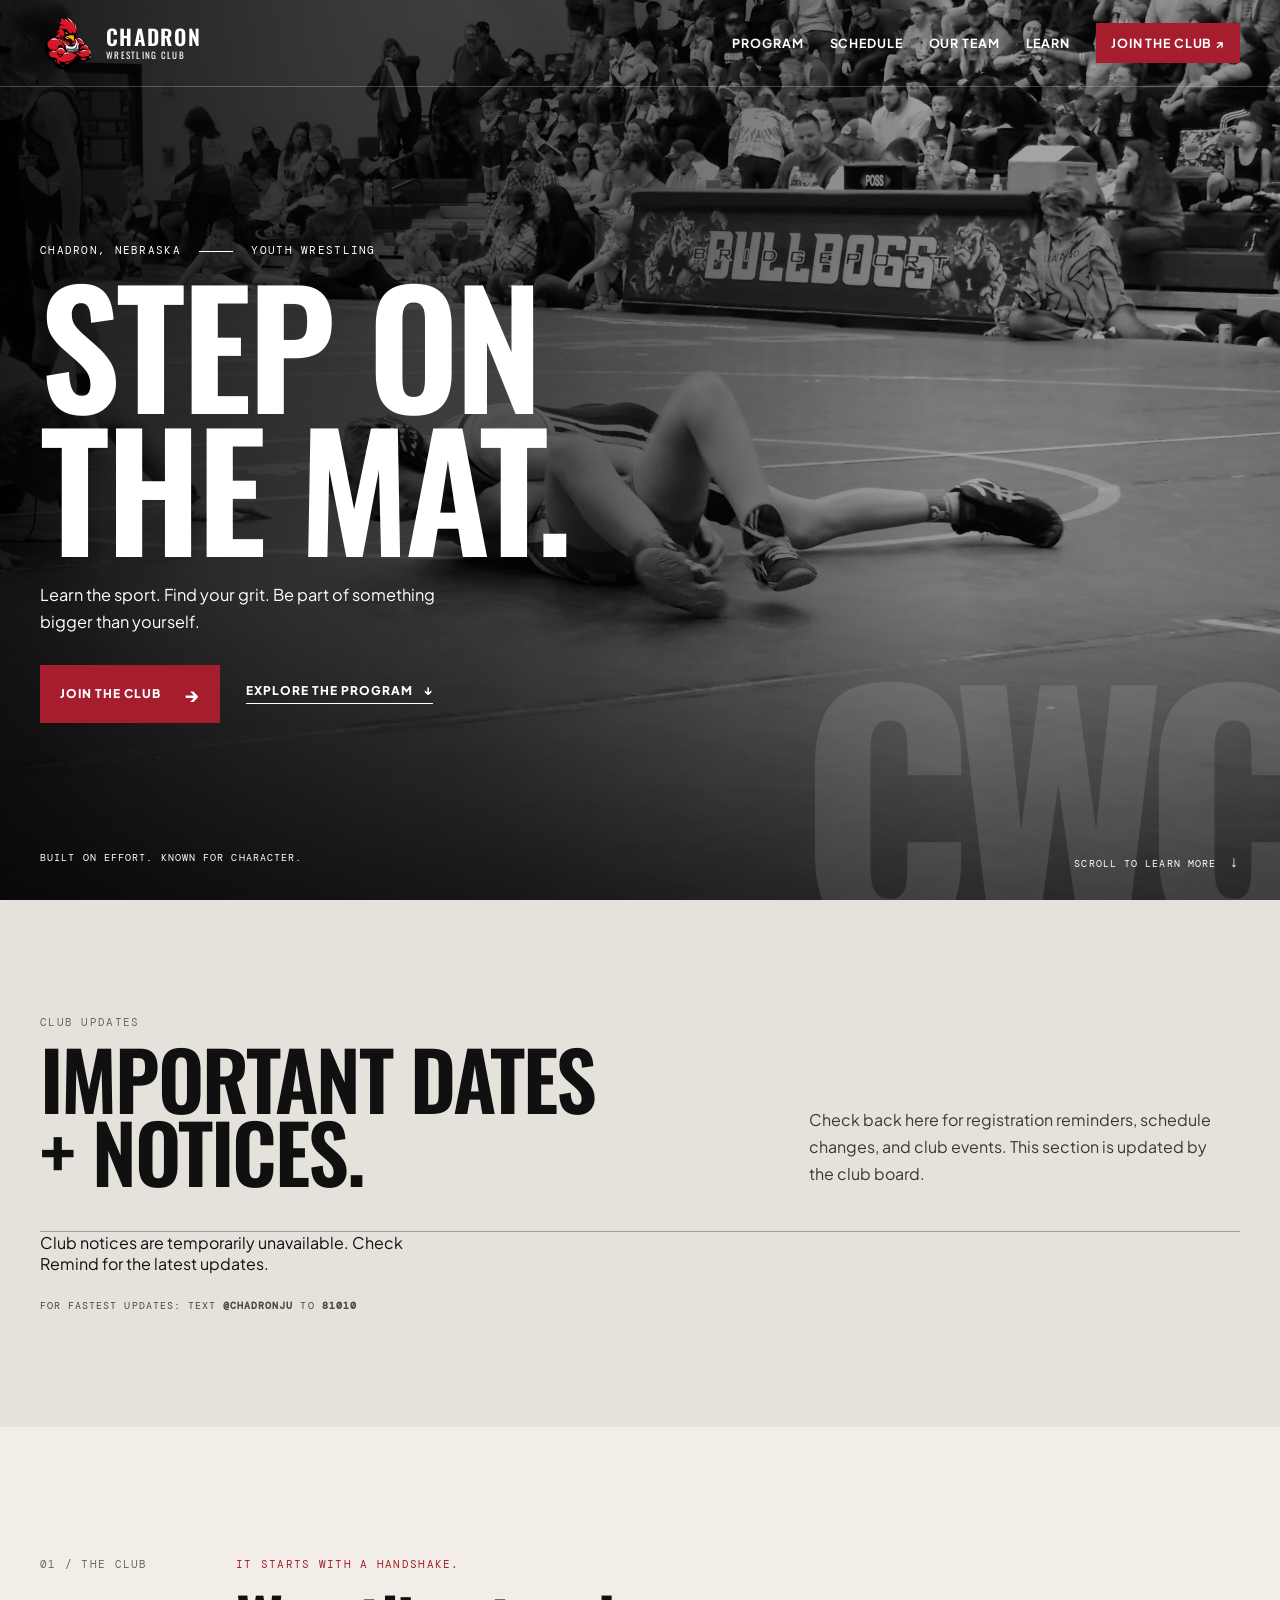
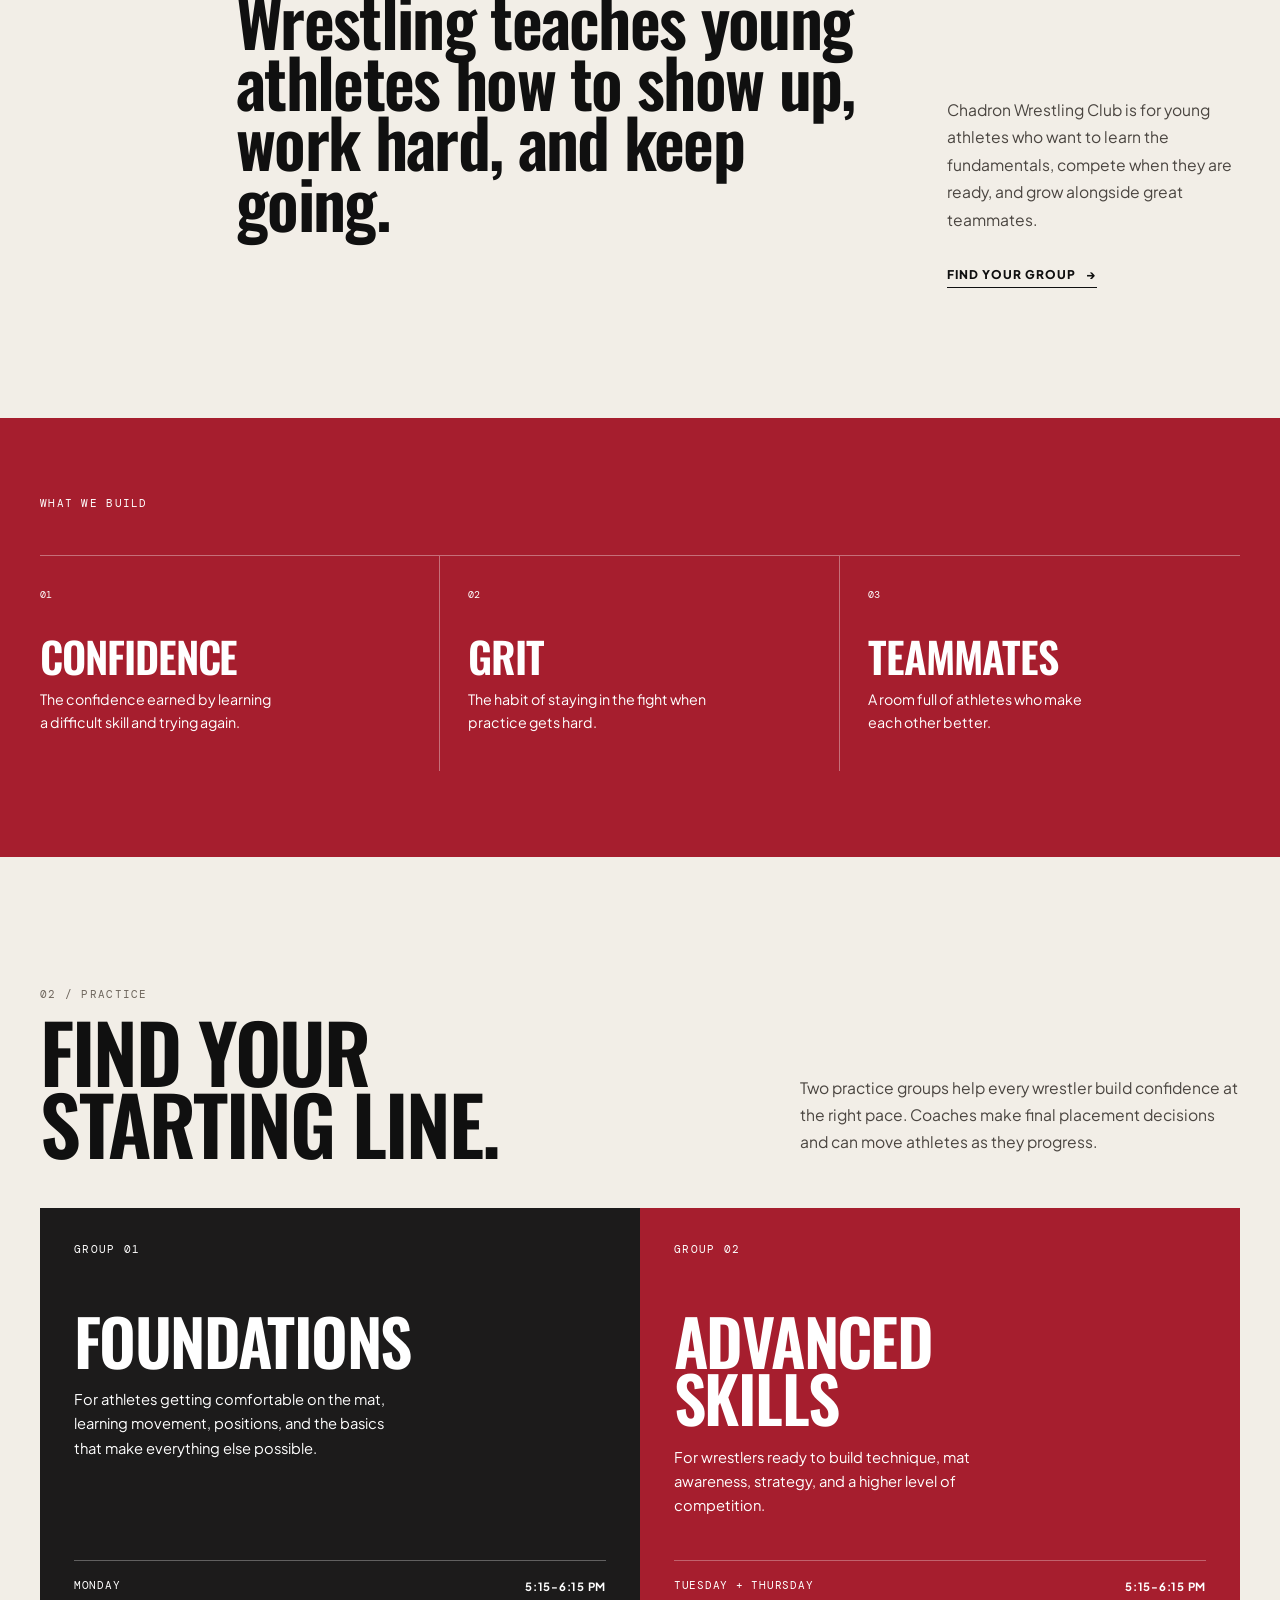
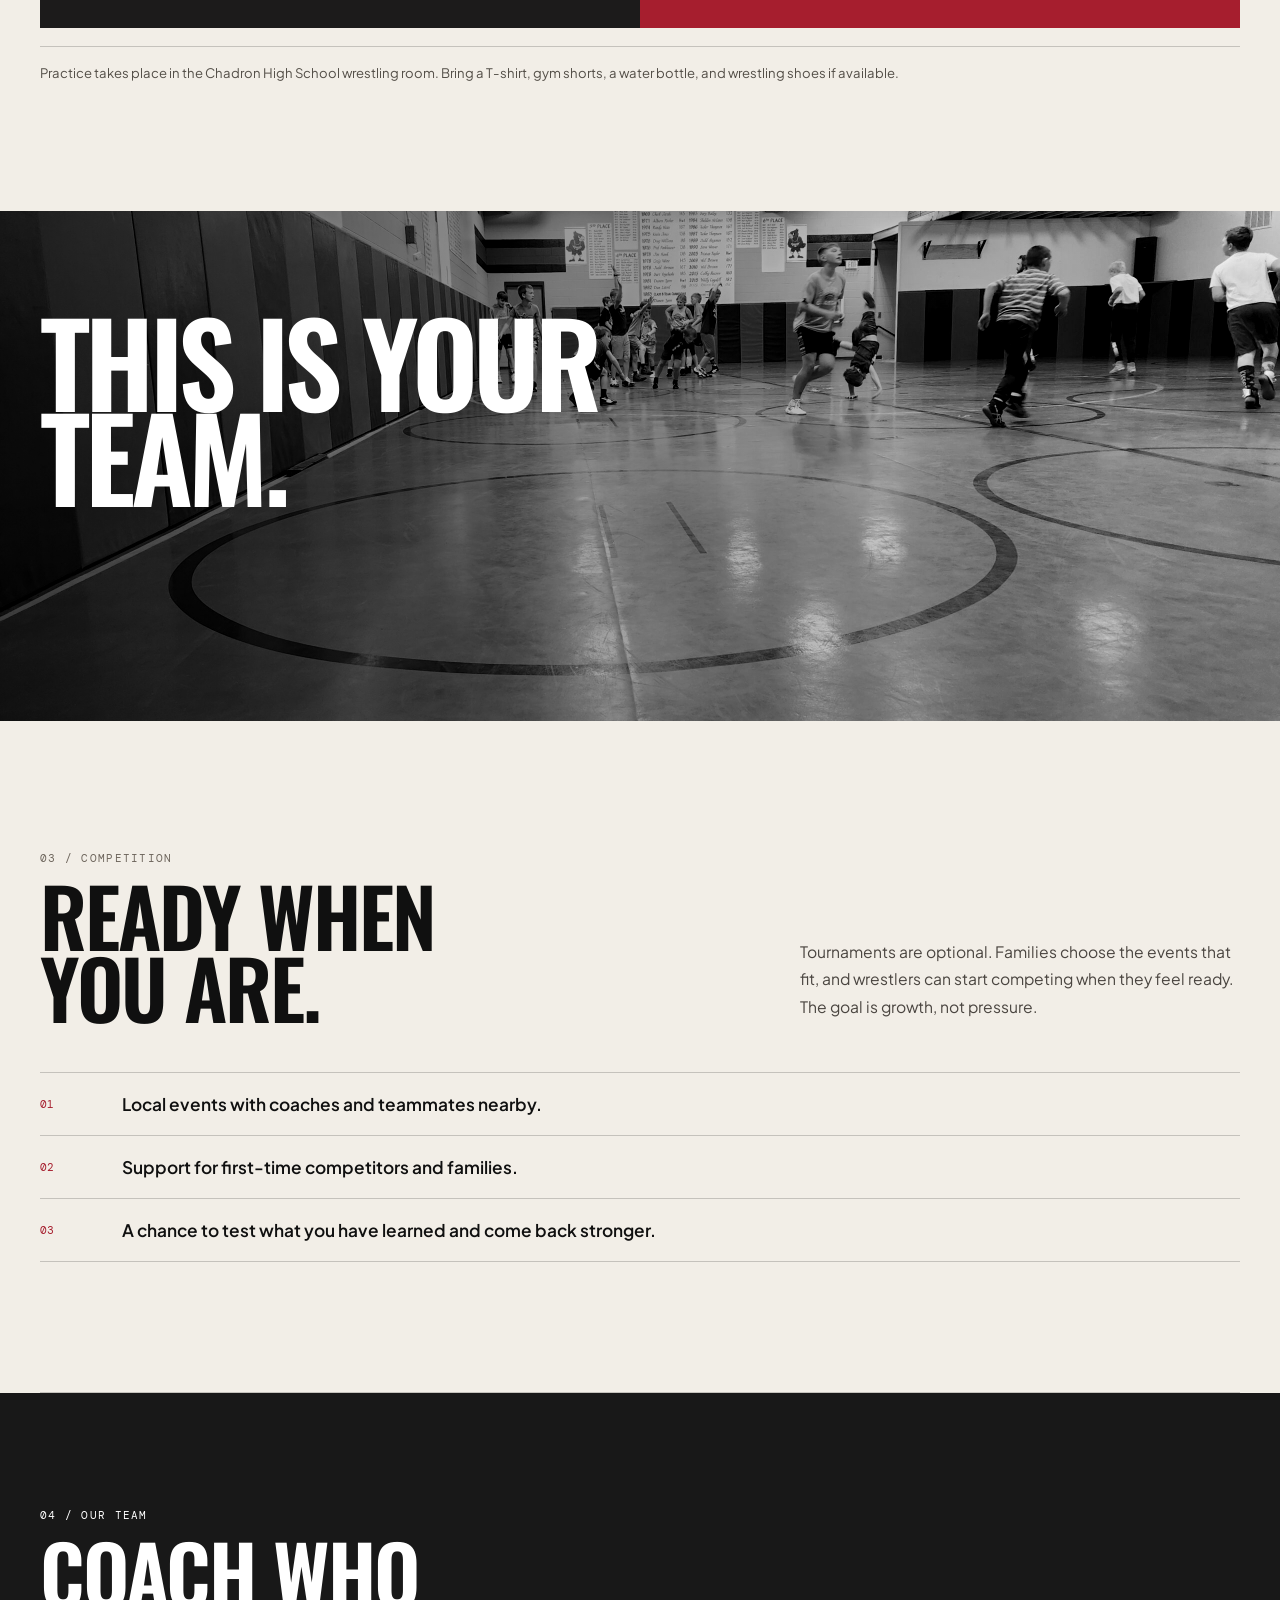
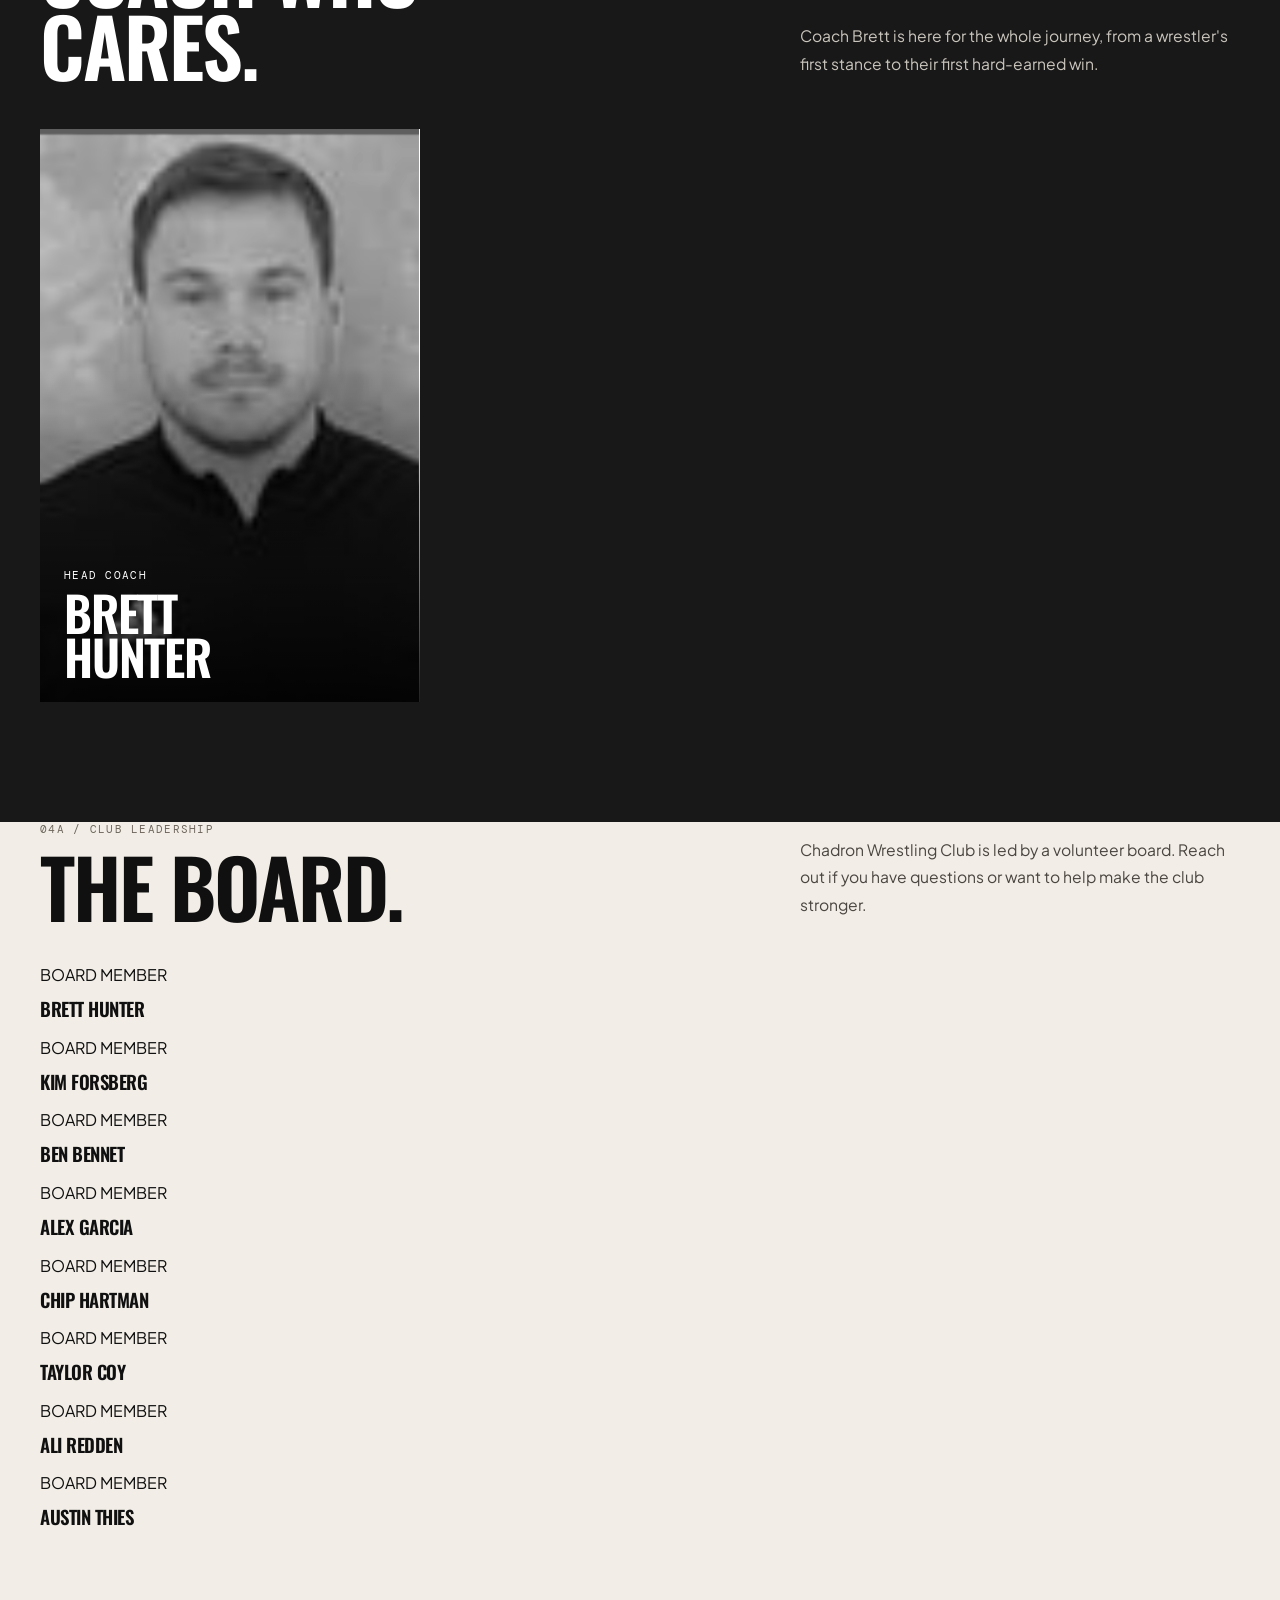
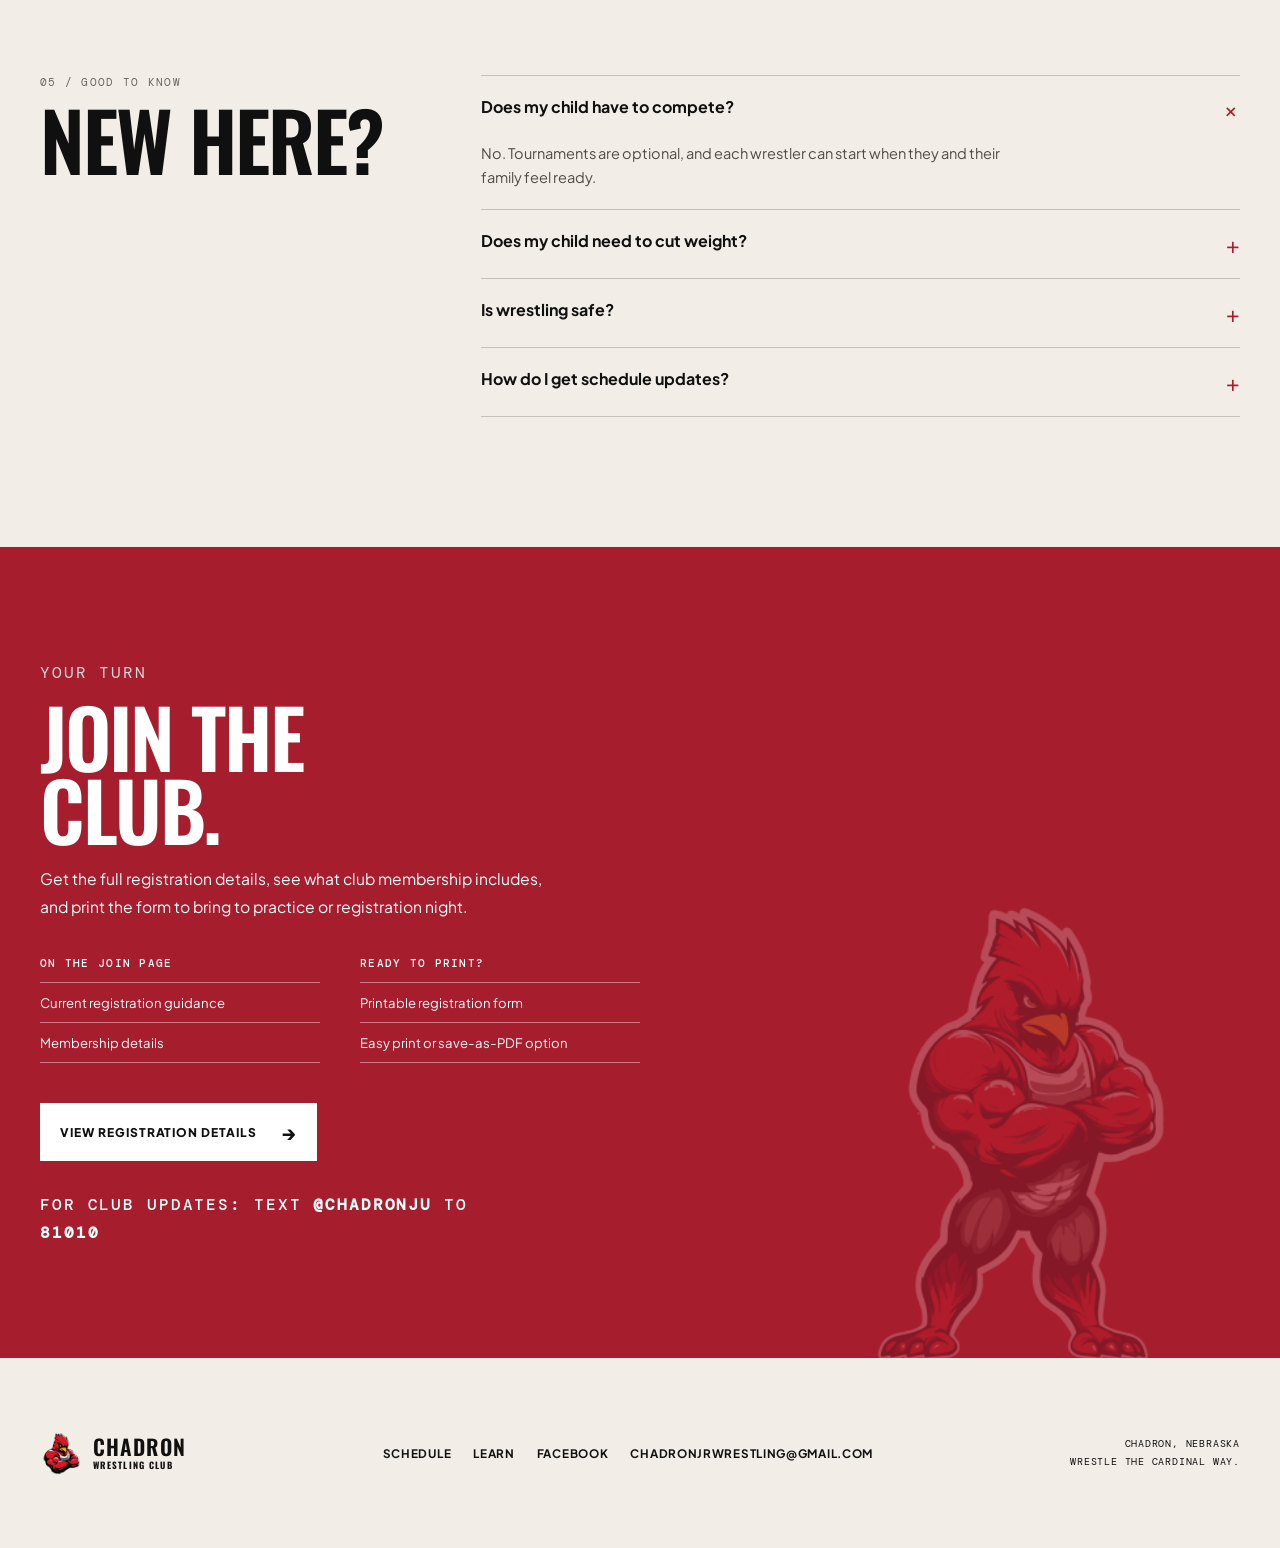
==== index.html @ 95329654 "Add files via upload" ====
<!doctype html>
<html lang="en">
<head>
  <meta charset="utf-8"><link rel="icon" href="favicon.ico?v=2">
  <meta name="viewport" content="width=device-width, initial-scale=1">
  <title>Chadron Wrestling Club | Chadron, Nebraska</title>
  <meta name="description" content="A youth wrestling club in Chadron, Nebraska built on hard work, confidence, and team pride.">
  <link rel="preconnect" href="https://fonts.googleapis.com">
  <link rel="preconnect" href="https://fonts.gstatic.com" crossorigin>
  <link href="https://fonts.googleapis.com/css2?family=DM+Mono:wght@400;500&family=Oswald:wght@400;500;600;700&family=Plus+Jakarta+Sans:wght@400;500;600;700&display=swap" rel="stylesheet">
  <link rel="stylesheet" href="styles.css">
  <link rel="stylesheet" href="overrides.css">
</head>
<body>
  <header class="site-header">
    <nav class="nav">
      <a class="brand" href="#top" aria-label="Chadron Wrestling Club home"><img src="assets/images/cardinal-icon.png" alt=""><span><b>CHADRON</b><small>WRESTLING CLUB</small></span></a>
      <button class="nav-toggle" type="button" aria-expanded="false" aria-controls="nav-links" aria-label="Open navigation"><span></span><span></span><span></span></button>
      <div class="nav-links" id="nav-links"><a href="#program">Program</a><a href="calendar.html">Calendar</a><a href="#team">Our Team</a><a href="learn.html">Learn</a><a class="nav-cta" href="join.html">Join the Club <span aria-hidden="true">↗</span></a></div>
    </nav>
  </header>
  <main id="top">
    <section class="hero">
      <div class="hero-image" role="img" aria-label="Chadron Wrestling athletes and coaches"></div><div class="hero-scrim"></div>
      <div class="hero-content page-width"><p class="kicker">Chadron, Nebraska <span></span> Youth Wrestling</p><h1>STEP ON<br>THE MAT.</h1><p class="hero-lede">Learn the sport. Find your grit. Be part of something bigger than yourself.</p><div class="hero-actions"><a class="button button-red" href="#join">Join the Club <span aria-hidden="true">→</span></a><a class="text-link light" href="#program">Explore the program <span aria-hidden="true">↓</span></a></div></div>
      <div class="hero-mark" aria-hidden="true">CWC</div><div class="hero-foot page-width"><span>Built on effort. Known for character.</span><span>Scroll to learn more <b>↓</b></span></div>
    </section>
    <section class="manifesto page-width" id="program"><div class="section-tag">01 / THE CLUB</div><div class="manifesto-copy"><p class="overline">IT STARTS WITH A HANDSHAKE.</p><h2>Wrestling teaches young athletes how to show up, work hard, and keep going.</h2></div><div class="manifesto-detail"><p>Chadron Wrestling Club is for young athletes who want to learn the fundamentals, compete when they are ready, and grow alongside great teammates.</p><a class="text-link" href="#practice">Find your group <span aria-hidden="true">→</span></a></div></section>
    <section class="values"><div class="page-width"><p class="section-tag light-tag">WHAT WE BUILD</p><div class="values-grid"><article><span>01</span><h3>CONFIDENCE</h3><p>The confidence earned by learning a difficult skill and trying again.</p></article><article><span>02</span><h3>GRIT</h3><p>The habit of staying in the fight when practice gets hard.</p></article><article><span>03</span><h3>TEAMMATES</h3><p>A room full of athletes who make each other better.</p></article></div></div></section>
    <section class="practice-section page-width" id="practice"><div class="section-intro"><div><p class="section-tag">02 / PRACTICE</p><h2>FIND YOUR<br>STARTING LINE.</h2></div><p>Two practice groups help every wrestler build confidence at the right pace. Coaches make final placement decisions and can move athletes as they progress.</p></div><div class="program-grid"><article class="program-card foundations"><p class="program-number">GROUP 01</p><h3>FOUNDATIONS</h3><p class="program-desc">For athletes getting comfortable on the mat, learning movement, positions, and the basics that make everything else possible.</p><div class="program-time"><span>MONDAY</span><strong>5:15-6:15 PM</strong></div></article><article class="program-card advanced"><p class="program-number">GROUP 02</p><h3>ADVANCED<br>SKILLS</h3><p class="program-desc">For wrestlers ready to build technique, mat awareness, strategy, and a higher level of competition.</p><div class="program-time"><span>TUESDAY + THURSDAY</span><strong>5:15-6:15 PM</strong></div></article></div><p class="practice-note">Practice takes place in the Chadron High School wrestling room. Bring a T-shirt, gym shorts, a water bottle, and wrestling shoes if available.</p></section>
    <section class="photo-break"><div class="photo-break-image" role="img" aria-label="Chadron Wrestling team"></div><div class="photo-break-copy page-width"><p>THIS IS YOUR<br><em>TEAM.</em></p></div></section>
    <section class="competition page-width"><div class="section-intro"><div><p class="section-tag">03 / COMPETITION</p><h2>READY WHEN<br>YOU ARE.</h2></div><p>Tournaments are optional. Families choose the events that fit, and wrestlers can start competing when they feel ready. The goal is growth, not pressure.</p></div><div class="competition-points"><p><span>01</span> Local events with coaches and teammates nearby.</p><p><span>02</span> Support for first-time competitors and families.</p><p><span>03</span> A chance to test what you have learned and come back stronger.</p></div></section>
    <section class="team-section" id="team"><div class="page-width"><div class="section-intro team-intro"><div><p class="section-tag light-tag">04 / OUR TEAM</p><h2>COACH WHO<br>CARES.</h2></div><p>Coach Brett is here for the whole journey, from a wrestler's first stance to their first hard-earned win.</p></div><div class="coach-grid coach-grid-single"><article class="coach"><img src="assets/images/brett-hunter.png" alt="Brett Hunter"><div><p>HEAD COACH</p><h3>BRETT<br>HUNTER</h3></div></article></div></div></section>
    <section class="board-section"><div class="page-width"><div class="section-intro"><div><p class="section-tag">04A / CLUB LEADERSHIP</p><h2>THE BOARD.</h2></div><p>Chadron Wrestling Club is led by a volunteer board. Reach out if you have questions or want to help make the club stronger.</p></div><div class="board-grid"><article><p>BOARD MEMBER</p><h3>BRETT HUNTER</h3></article><article><p>BOARD MEMBER</p><h3>KIM FORSBERG</h3></article><article><p>BOARD MEMBER</p><h3>BEN BENNET</h3></article><article><p>BOARD MEMBER</p><h3>ALEX GARCIA</h3></article><article><p>BOARD MEMBER</p><h3>CHIP HARTMAN</h3></article></div></div></section>
    <section class="faq-section page-width" id="faq"><div><p class="section-tag">05 / GOOD TO KNOW</p><h2>NEW HERE?</h2></div><div class="faq-list"><details open><summary>Does my child have to compete? <span>+</span></summary><p>No. Tournaments are optional, and each wrestler can start when they and their family feel ready.</p></details><details><summary>Does my child need to cut weight? <span>+</span></summary><p>No. The club does not encourage children to maintain a particular weight.</p></details><details><summary>Is wrestling safe? <span>+</span></summary><p>Like every physical sport, wrestling carries some risk. It is built around coaching, rules, and safe technique.</p></details><details><summary>How do I get schedule updates? <span>+</span></summary><p>Join Remind by texting <strong>@chadronju</strong> to <strong>81010</strong> for practice and event updates.</p></details></div></section>
    <section class="join-section" id="join"><div class="join-art" aria-hidden="true"><img src="assets/images/cardinal-vector.png" alt=""></div><div class="join-copy page-width"><p class="section-tag">YOUR TURN</p><h2>JOIN THE<br>CLUB.</h2><p class="join-lede">Get the full registration details, see what club membership includes, and print the form to bring to practice or registration night.</p><div class="join-grid"><div><p class="join-label">ON THE JOIN PAGE</p><ul><li>Current registration guidance</li><li>Membership details</li></ul></div><div><p class="join-label">READY TO PRINT?</p><ul><li>Printable registration form</li><li>Easy print or save-as-PDF option</li></ul></div></div><a class="button button-dark" href="join.html">View registration details <span aria-hidden="true">→</span></a><p class="remind">FOR CLUB UPDATES: TEXT <strong>@CHADRONJU</strong> TO <strong>81010</strong></p></div></section>
    <section class="notices-section" id="notices"><div class="page-width"><div class="notices-heading"><div><p class="section-tag">CLUB UPDATES</p><h2>IMPORTANT DATES<br>+ NOTICES.</h2></div><p>Check back here for registration reminders, schedule changes, and club events. This section is updated by the club board.</p></div><div class="notice-list" id="notice-list" aria-live="polite"><p class="notice-loading">Loading club updates...</p></div><p class="notices-remind">FOR FASTEST UPDATES: TEXT <strong>@CHADRONJU</strong> TO <strong>81010</strong></p></div></section>
  </main>
  <footer class="site-footer page-width"><a class="brand footer-brand" href="#top"><img src="assets/images/cardinal-icon.png" alt=""><span><b>CHADRON</b><small>WRESTLING CLUB</small></span></a><div><a href="calendar.html">Calendar</a><a href="learn.html">Learn</a><a href="https://www.facebook.com/chadronjuniorwrestling">Facebook</a><a href="mailto:chadronjrwrestling@gmail.com">chadronjrwrestling@gmail.com</a></div><p>CHADRON, NEBRASKA<br>WRESTLE THE CARDINAL WAY.</p></footer>
  <script src="script.js"></script>
</body>
</html>
---- styles.css ----
:root{--red:#a61e2e;--ink:#101010;--paper:#f2eee7;--line:rgba(16,16,16,.2);--mono:"DM Mono",monospace;--display:"Oswald",sans-serif;--body:"Plus Jakarta Sans",sans-serif}*{box-sizing:border-box}html{scroll-behavior:smooth}body{margin:0;background:var(--paper);color:var(--ink);font-family:var(--body)}.page-width,.nav{width:min(1200px,calc(100% - 48px));margin:auto}.site-header{position:absolute;z-index:5;inset:0 0 auto;color:#fff;border-bottom:1px solid #ffffff3b}.nav{min-height:86px;display:flex;align-items:center;justify-content:space-between;gap:24px}.brand{display:inline-flex;align-items:center;gap:10px;color:inherit;text-decoration:none;line-height:1}.brand img{width:43px;height:43px;object-fit:contain}.brand span{display:grid;gap:4px;font-family:var(--display);letter-spacing:.08em}.brand b{font-size:1.34rem;font-weight:600}.brand small{font-size:.57rem;letter-spacing:.14em}.nav-links{display:flex;align-items:center;gap:26px}.nav-links a{color:#fff;text-decoration:none;font-size:.78rem;font-weight:700;letter-spacing:.07em;text-transform:uppercase}.nav-links .nav-cta{padding:12px 15px;background:var(--red)}.nav-toggle{display:none;border:0;background:transparent;padding:4px}.nav-toggle span{display:block;width:27px;height:2px;margin:5px;background:#fff}.hero{height:max(680px,100vh);min-height:680px;position:relative;overflow:hidden;background:#1a1717;color:#fff}.hero-image,.photo-break-image{position:absolute;inset:0;background:url("assets/images/team-photo.jpg") center 36%/cover;filter:grayscale(1) contrast(1.17)}.hero-image{opacity:.72;transform:scaleX(-1)}.hero-scrim{position:absolute;inset:0;background:linear-gradient(90deg,#000000db 0%,#00000091 39%,#00000024 75%),linear-gradient(0deg,#0000009e,transparent 35%)}.hero-content{position:relative;z-index:1;padding-top:clamp(175px,27vh,250px)}.kicker,.section-tag,.overline,.coach p,.program-number,.remind{font-family:var(--mono);font-size:.67rem;letter-spacing:.12em;text-transform:uppercase}.kicker{margin:0 0 15px;color:#f0d99e}.kicker span{display:inline-block;width:34px;height:1px;vertical-align:middle;margin:0 10px;background:#f0d99e}h1,h2,h3,p{margin-top:0}h1,h2,h3{font-family:var(--display);font-weight:600;letter-spacing:-.025em;line-height:.9}h1{max-width:8ch;margin-bottom:24px;font-size:clamp(5rem,12.4vw,10.5rem)}h2{font-size:clamp(3.4rem,6.3vw,6.4rem)}.hero-lede{max-width:440px;margin-bottom:29px;font-size:1.02rem;line-height:1.65}.hero-actions{display:flex;align-items:center;gap:26px}.button{display:inline-flex;align-items:center;gap:24px;padding:17px 20px;text-decoration:none;text-transform:uppercase;font-size:.75rem;font-weight:800;letter-spacing:.08em;transition:transform .18s}.button:hover{transform:translateY(-3px)}.button span{font-size:1.2rem}.button-red{color:#fff;background:var(--red)}.text-link{display:inline-flex;gap:10px;align-items:center;color:var(--ink);font-size:.75rem;text-transform:uppercase;font-weight:800;letter-spacing:.08em;text-decoration:none;border-bottom:1px solid currentColor;padding-bottom:5px}.text-link.light{color:#fff}.hero-mark{position:absolute;right:-.05em;bottom:-.16em;z-index:1;font-family:var(--display);font-size:clamp(9rem,24vw,23rem);font-weight:700;line-height:1;letter-spacing:-.07em;color:#ffffff1c}.hero-foot{position:absolute;z-index:2;bottom:28px;left:0;right:0;display:flex;justify-content:space-between;font:.62rem var(--mono);text-transform:uppercase;letter-spacing:.11em}.hero-foot b{font-size:1rem;margin-left:6px}.manifesto{display:grid;grid-template-columns:160px minmax(0,1.5fr) minmax(220px,.65fr);gap:36px;padding:130px 0}.section-tag{margin:0;color:#6e665d}.manifesto h2{font-size:clamp(3rem,5.25vw,5.6rem)}.overline{margin-bottom:19px;color:var(--red)}.manifesto-detail{align-self:end}.manifesto-detail p,.section-intro>p,.join-copy>p{font-size:.98rem;line-height:1.75;color:#4a4540}.manifesto-detail .text-link{margin-top:18px}.values{padding:78px 0 86px;background:var(--red);color:#fff}.light-tag{color:#f4d99c}.values-grid{display:grid;grid-template-columns:repeat(3,1fr);margin-top:45px;border-top:1px solid #ffffff5c}.values-grid article{padding:25px 28px 0 0;min-height:215px;border-right:1px solid #ffffff5c}.values-grid article+article{padding-left:28px}.values-grid article:last-child{border:0}.values-grid span{font:.65rem var(--mono);color:#f4d99c}.values-grid h3{margin:35px 0 13px;font-size:clamp(2.4rem,3.3vw,3.55rem)}.values-grid p{max-width:240px;margin-bottom:0;font-size:.89rem;line-height:1.6}.practice-section,.competition{padding:130px 0}.section-intro{display:grid;grid-template-columns:1fr minmax(260px,.62fr);gap:50px;align-items:end;margin-bottom:48px}.section-intro h2{margin:14px 0 0}.section-intro>p{margin-bottom:4px}.program-grid{display:grid;grid-template-columns:1fr 1fr}.program-card{min-height:420px;padding:34px;display:flex;flex-direction:column;color:#fff;background:#1c1b1b}.program-card.advanced{background:var(--red)}.program-number{color:#e5c783}.program-card h3{margin:45px 0 18px;font-size:clamp(3rem,5vw,5.3rem)}.program-desc{max-width:340px;line-height:1.65;font-size:.92rem}.program-time{display:flex;justify-content:space-between;gap:15px;margin-top:auto;padding-top:18px;border-top:1px solid #ffffff4d;font:.66rem var(--mono);letter-spacing:.07em}.program-time strong{font-family:var(--body);font-size:.71rem}.practice-note{margin:18px 0 0;padding-top:17px;border-top:1px solid var(--line);color:#534e47;font-size:.82rem}.photo-break{position:relative;height:510px;overflow:hidden;color:#fff;background:#222}.photo-break-image{background-position:center 46%}.photo-break:after{content:"";position:absolute;inset:0;background:linear-gradient(90deg,#000000ad,#0000000d)}.photo-break-copy{position:relative;z-index:1;height:100%;display:flex;align-items:center}.photo-break-copy p{font:600 clamp(4rem,9vw,9rem)/.83 var(--display);letter-spacing:-.04em}.photo-break-copy em{color:#ecbd4e;font-style:normal}.competition{border-bottom:1px solid var(--line)}.competition-points{border-top:1px solid var(--line)}.competition-points p{display:grid;grid-template-columns:82px 1fr;margin:0;padding:20px 0;border-bottom:1px solid var(--line);font-size:1.08rem;font-weight:600}.competition-points span{color:var(--red);font:.67rem var(--mono);padding-top:4px}.team-section{padding:115px 0 120px;color:#fff;background:#181818}.team-intro>p{color:#cac5bd}.coach-grid{display:grid;grid-template-columns:repeat(3,1fr);gap:14px}.coach{position:relative;min-height:480px;overflow:hidden;background:#413f3c}.coach:after{content:"";position:absolute;inset:0;background:linear-gradient(0deg,#000000de,transparent 58%)}.coach img{display:block;width:100%;height:100%;object-fit:cover;object-position:top;filter:grayscale(1) contrast(1.05)}.coach div{position:absolute;z-index:1;left:24px;bottom:23px}.coach p{color:#e7c778;margin-bottom:9px}.coach h3{margin:0;font-size:clamp(2.55rem,3.8vw,4.2rem)}.faq-section{display:grid;grid-template-columns:.65fr 1.35fr;gap:75px;padding:130px 0}.faq-section h2{margin:14px 0 0}.faq-list{border-top:1px solid var(--line)}details{border-bottom:1px solid var(--line);padding:20px 0}summary{display:flex;justify-content:space-between;cursor:pointer;list-style:none;font-size:1rem;font-weight:700}summary::-webkit-details-marker{display:none}summary span{color:var(--red);font-size:1.4rem;font-weight:400}details[open] summary span{transform:rotate(45deg)}details p{max-width:560px;margin:17px 36px 0 0;color:#514b45;font-size:.91rem;line-height:1.65}.join-section{position:relative;overflow:hidden;padding:112px 0;background:#e0b545}.join-copy{position:relative;z-index:1}.join-copy h2{max-width:11ch;margin:14px 0 20px}.join-copy>p{max-width:450px;color:#2c281d}.button-dark{margin:14px 0 30px;color:#fff;background:#161514}.join-art{position:absolute;right:5%;bottom:-42px;width:min(390px,42vw);opacity:.2}.join-art img{display:block;width:100%}.remind{margin:0!important;font-weight:500}.site-footer{min-height:190px;display:flex;align-items:center;justify-content:space-between;gap:30px}.footer-brand{color:var(--ink)}.site-footer div{display:flex;gap:22px}.site-footer a{color:var(--ink);font-size:.73rem;font-weight:700;text-transform:uppercase;letter-spacing:.06em;text-decoration:none}.site-footer p{margin:0;font:.62rem/1.8 var(--mono);text-align:right;letter-spacing:.08em}@media(max-width:800px){.page-width,.nav{width:min(100% - 32px,1200px)}.site-header{position:relative;background:#171717}.nav{min-height:68px}.nav-toggle{display:block}.nav-links{display:none;width:100%;padding:6px 0 15px;flex-direction:column;align-items:flex-start;gap:17px}.nav-links.open{display:flex}.hero{height:660px;min-height:0}.hero-content{padding-top:120px}.hero-foot{bottom:18px}.hero-foot span:first-child{display:none}.hero-foot span:last-child{margin-left:auto}.manifesto,.section-intro,.faq-section{grid-template-columns:1fr;gap:24px}.manifesto{padding:80px 0}.values-grid,.program-grid,.coach-grid{grid-template-columns:1fr}.values-grid article,.values-grid article+article{min-height:0;padding:23px 0;border-right:0;border-bottom:1px solid #ffffff5c}.values-grid h3{margin:15px 0 7px}.practice-section,.competition,.faq-section{padding:80px 0}.section-intro{margin-bottom:30px}.program-card{min-height:360px}.photo-break{height:380px}.team-section{padding:80px 0}.coach{min-height:430px}.faq-section{gap:35px}.site-footer{padding:45px 0;align-items:flex-start;flex-direction:column}.site-footer p{text-align:left}.site-footer div{flex-direction:column;gap:12px}}@media(max-width:460px){h1{font-size:4.75rem}.hero-actions{align-items:flex-start;flex-direction:column;gap:20px}.hero-image{background-position:55% center}.hero-mark{font-size:10rem}.program-card{padding:26px}.program-time{flex-direction:column;gap:7px}.photo-break-copy p{font-size:4.3rem}.join-section{padding:80px 0}.join-art{width:70vw;right:-14%}}
---- overrides.css ----
/* Final club palette and signup section. */
.hero-image { background-image: url("assets/images/wrestling-action-2.jpg"); background-position: center 45%; transform: none; }
.photo-break-image { background-image: url("assets/images/wrestling-action-5.jpg"); }
.kicker, .light-tag, .values-grid span, .program-number, .photo-break-copy em, .coach p { color: #fff; }
.kicker span { background: #fff; }
.join-section { background: var(--red); color: #fff; }
.join-copy > p { color: #fff; }
.join-copy .section-tag { color: #d8d8d8; }
.join-lede { max-width: 520px !important; }
.join-grid { display: grid; grid-template-columns: repeat(2, minmax(0, 280px)); gap: 40px; margin: 36px 0 26px; }
.join-label { margin-bottom: 12px !important; font: 500 .67rem var(--mono) !important; letter-spacing: .12em; text-transform: uppercase; }
.join-grid ul, .join-grid ol { margin: 0; padding: 0; list-style: none; border-top: 1px solid rgba(255, 255, 255, .4); }
.join-grid li { padding: 10px 0; border-bottom: 1px solid rgba(255, 255, 255, .4); font-size: .82rem; line-height: 1.45; }
.join-grid ol { counter-reset: join-step; }
.join-grid ol li { counter-increment: join-step; display: grid; grid-template-columns: 25px 1fr; }
.join-grid ol li::before { content: "0" counter(join-step); font: .63rem var(--mono); padding-top: 2px; }
.button-dark { background: #fff; color: var(--ink); }
.board-section .section-intro { margin-bottom: 42px; }
.coach-grid-single { grid-template-columns: minmax(260px, 380px); }
.site-header .brand img { width: 56px; height: 56px; }
.notices-section { padding: 115px 0; background: #e5e1db; }
.notices-heading { display: grid; grid-template-columns: 1fr minmax(260px, .6fr); gap: 50px; align-items: end; margin-bottom: 44px; }
.notices-heading h2 { margin: 13px 0 0; }
.notices-heading > p { max-width: 410px; margin: 0; color: #3c3935; line-height: 1.7; }
.notice-list { display: grid; grid-template-columns: repeat(3, minmax(0, 1fr)); border-top: 1px solid rgba(16,16,16,.3); }
.notice-item { min-height: 230px; padding: 24px; border-right: 1px solid rgba(16,16,16,.3); border-bottom: 1px solid rgba(16,16,16,.3); background: rgba(255,255,255,.38); }
.notice-item:nth-child(3n) { border-right: 0; }
.notice-type, .notice-date, .notices-remind { font: .65rem var(--mono); letter-spacing: .1em; text-transform: uppercase; }
.notice-type { display: inline-block; margin-bottom: 38px; padding: 5px 7px; background: var(--red); color: #fff; }
.notice-item.schedule .notice-type { background: #1d1d1d; }.notice-item.notice .notice-type { background: #68645e; }
.notice-item h3 { margin-bottom: 15px; font-size: 2rem; }.notice-item p { margin: 0; color: #393631; line-height: 1.65; font-size: .9rem; }.notice-date { display: block; margin-top: 20px; color: var(--red); }
.notice-loading { grid-column: 1 / -1; padding: 24px 0; color: #55514b; }.notices-remind { margin: 25px 0 0; color: #4a4640; }
@media (max-width: 800px) { .notices-section { padding: 80px 0; }.notices-heading, .notice-list { grid-template-columns: 1fr; gap: 24px; }.notices-heading { margin-bottom: 30px; }.notice-item, .notice-item:nth-child(3n) { min-height: 0; border-right: 0; }.notice-type { margin-bottom: 20px; } }
@media (max-width: 800px) { .join-grid { grid-template-columns: 1fr; gap: 22px; } }


/* Let the home page banner grow so the bottom tagline never overlaps the buttons */
.hero { height: auto; min-height: max(680px, 100vh); }
.hero-content { padding-bottom: 90px; }
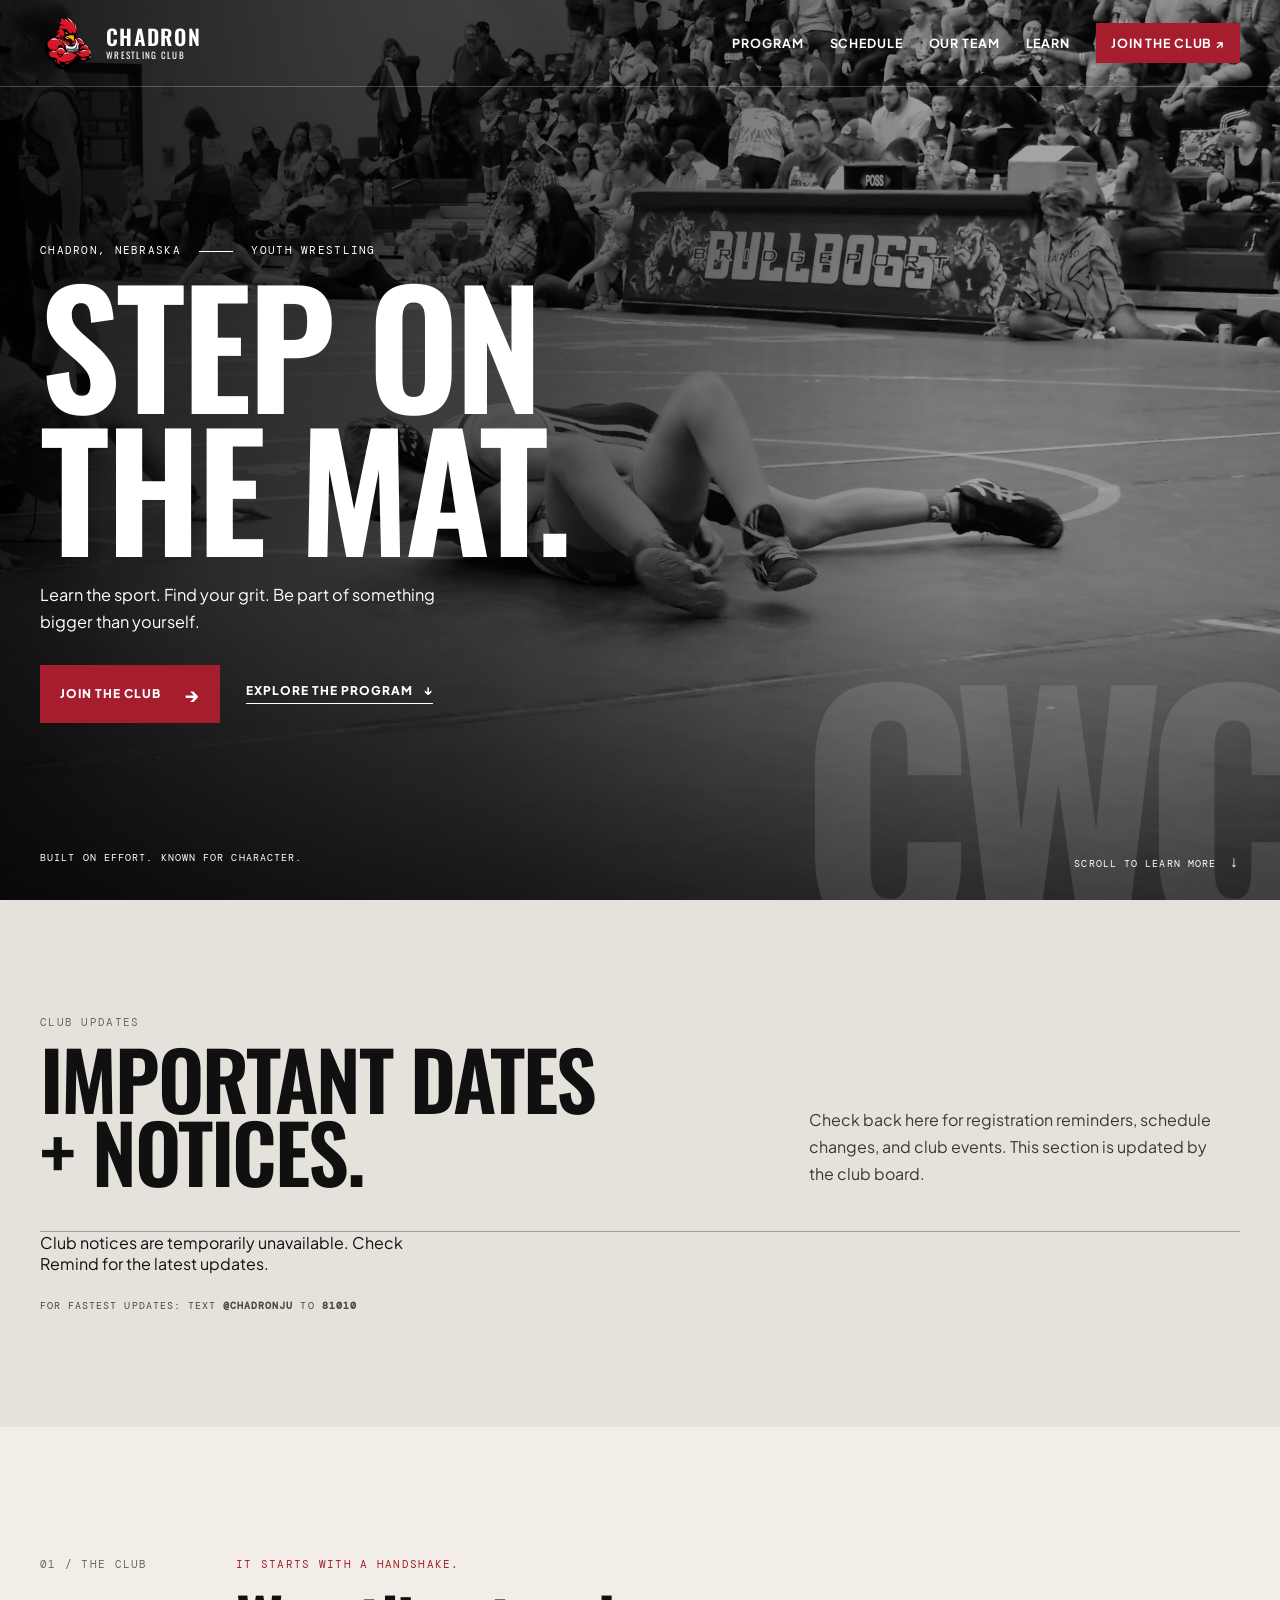
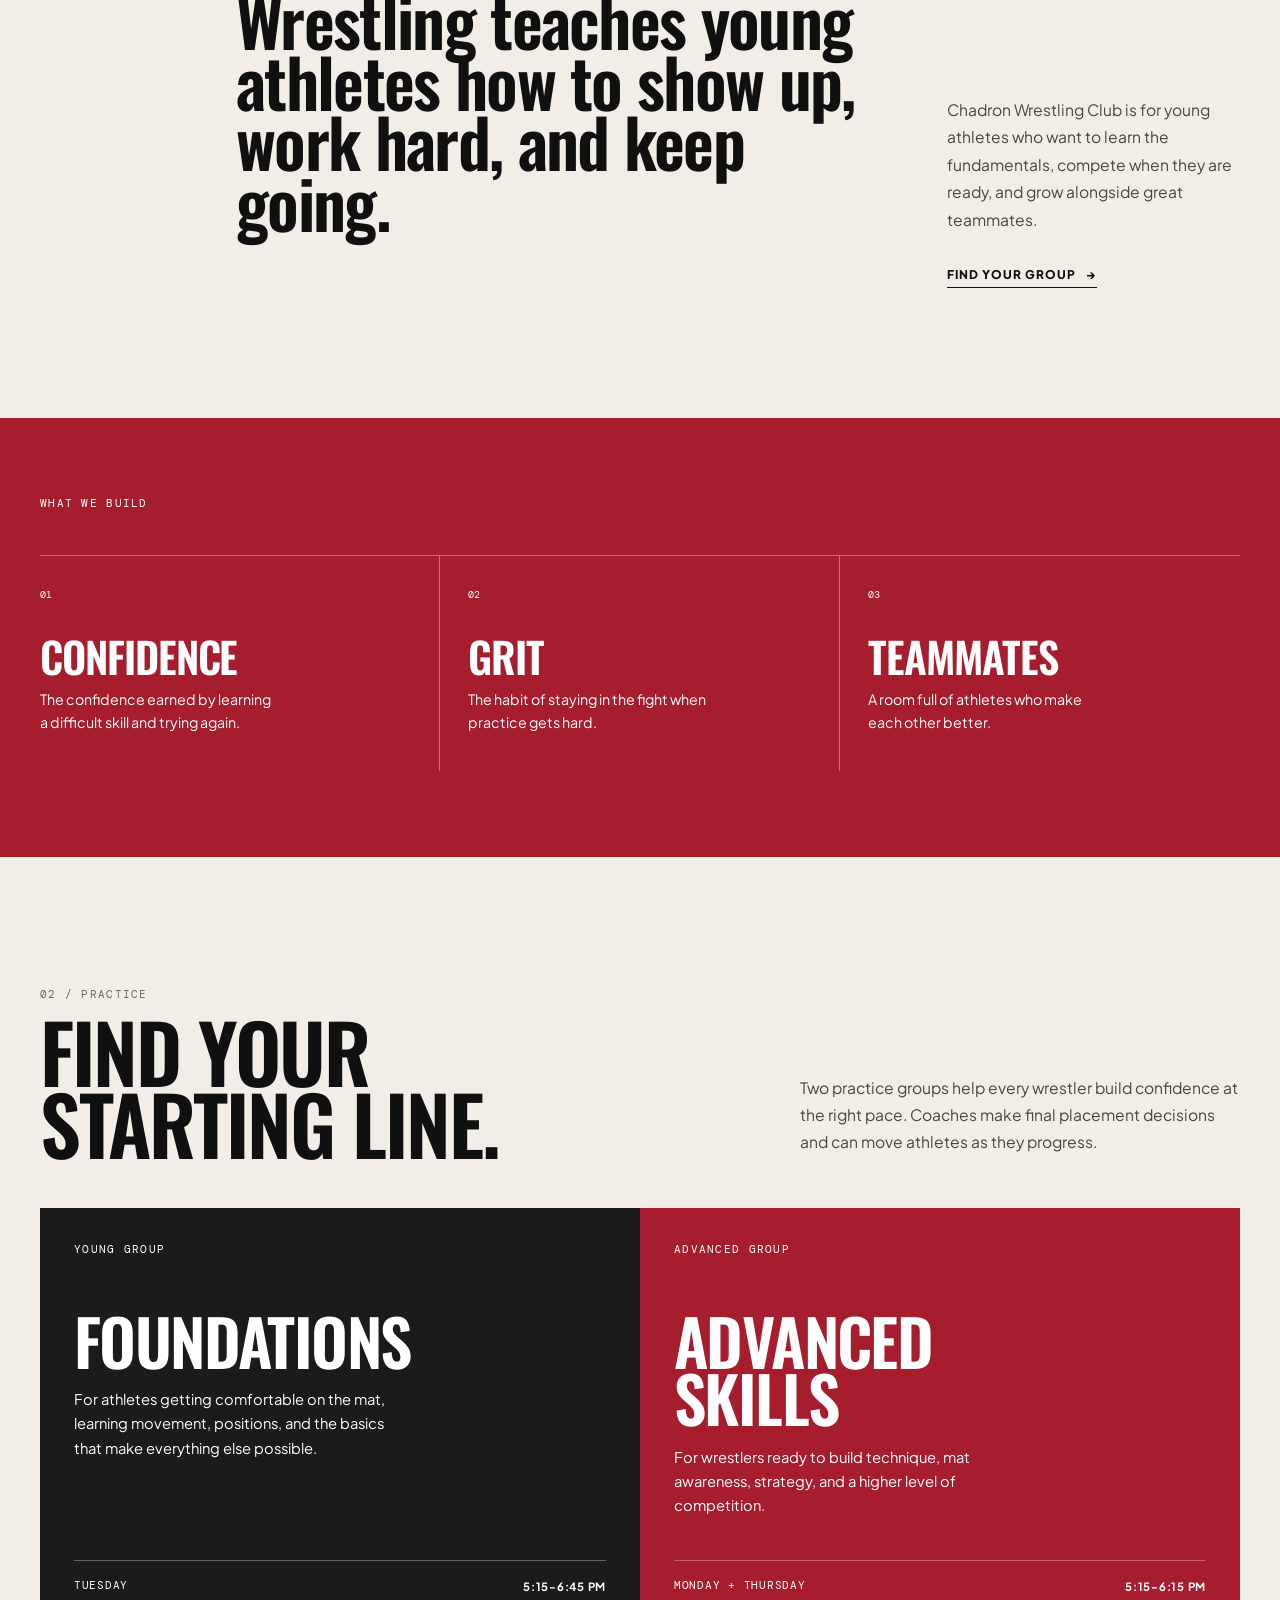
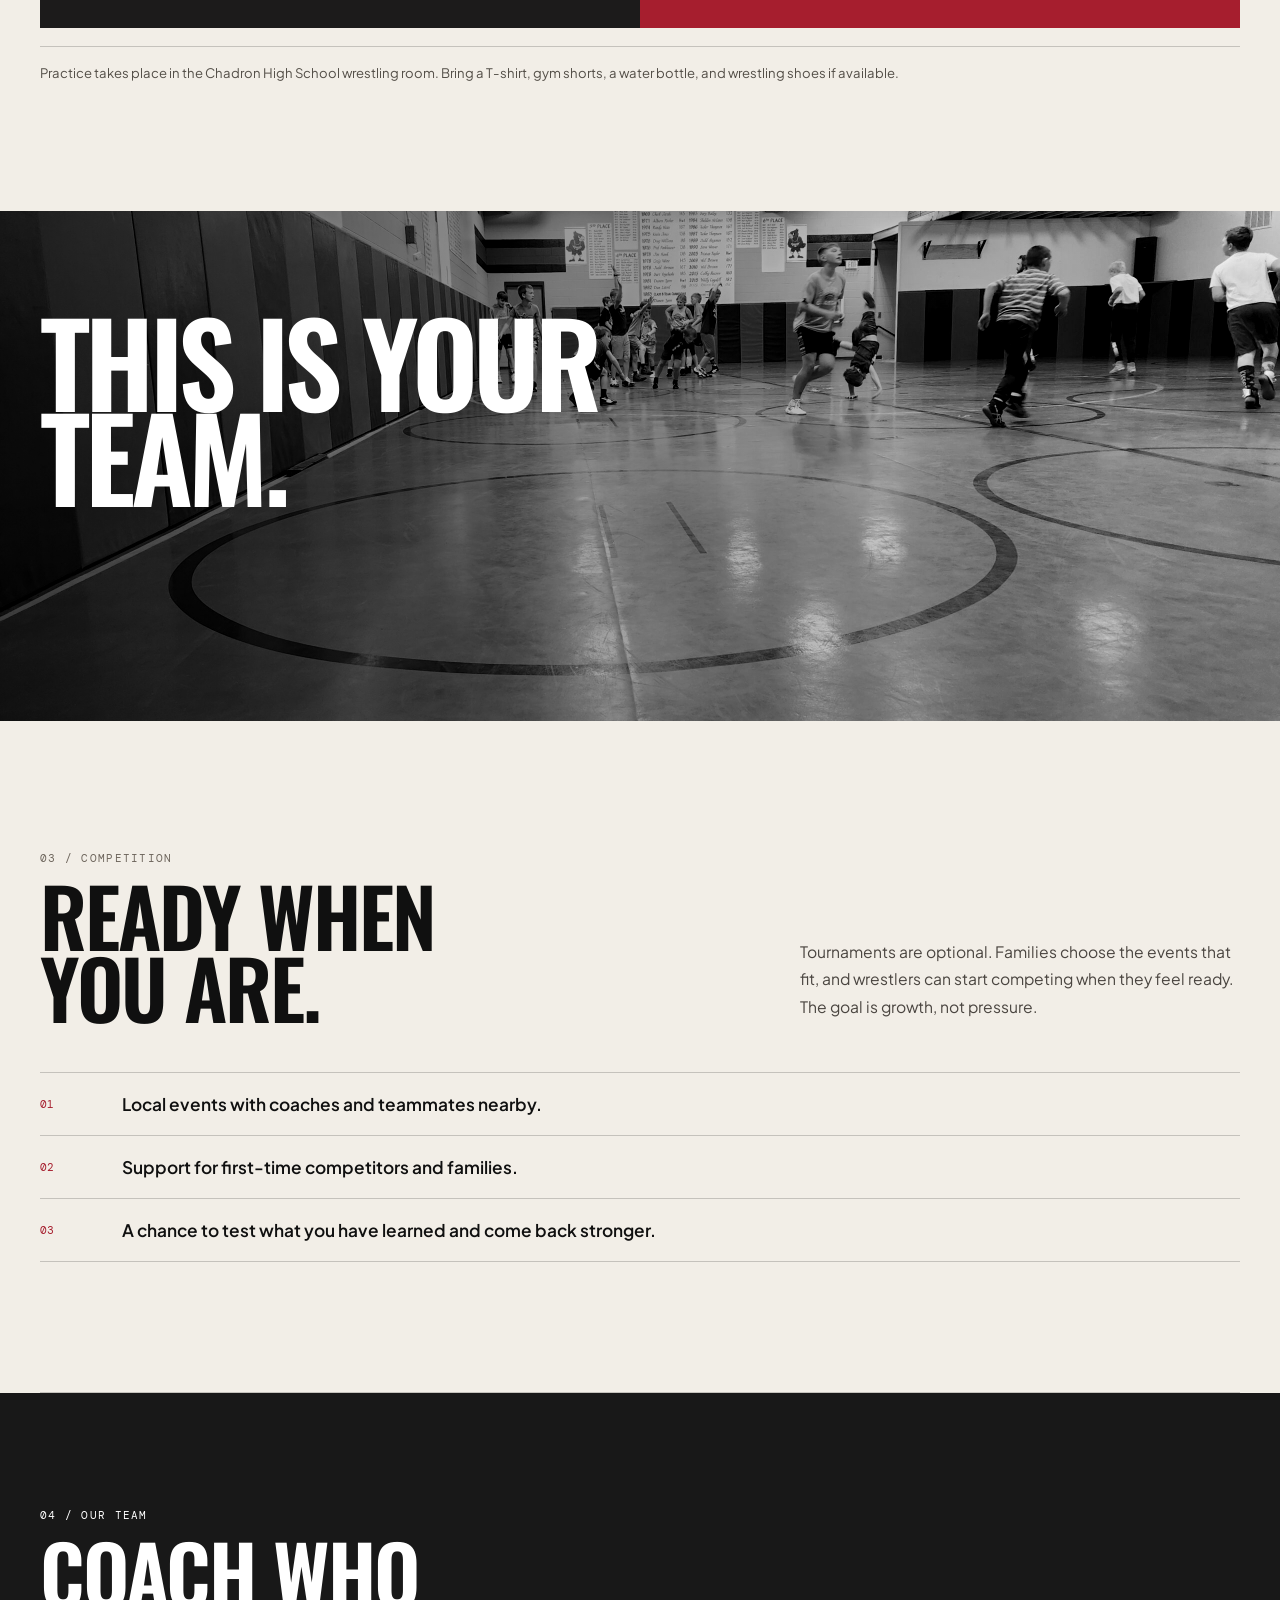
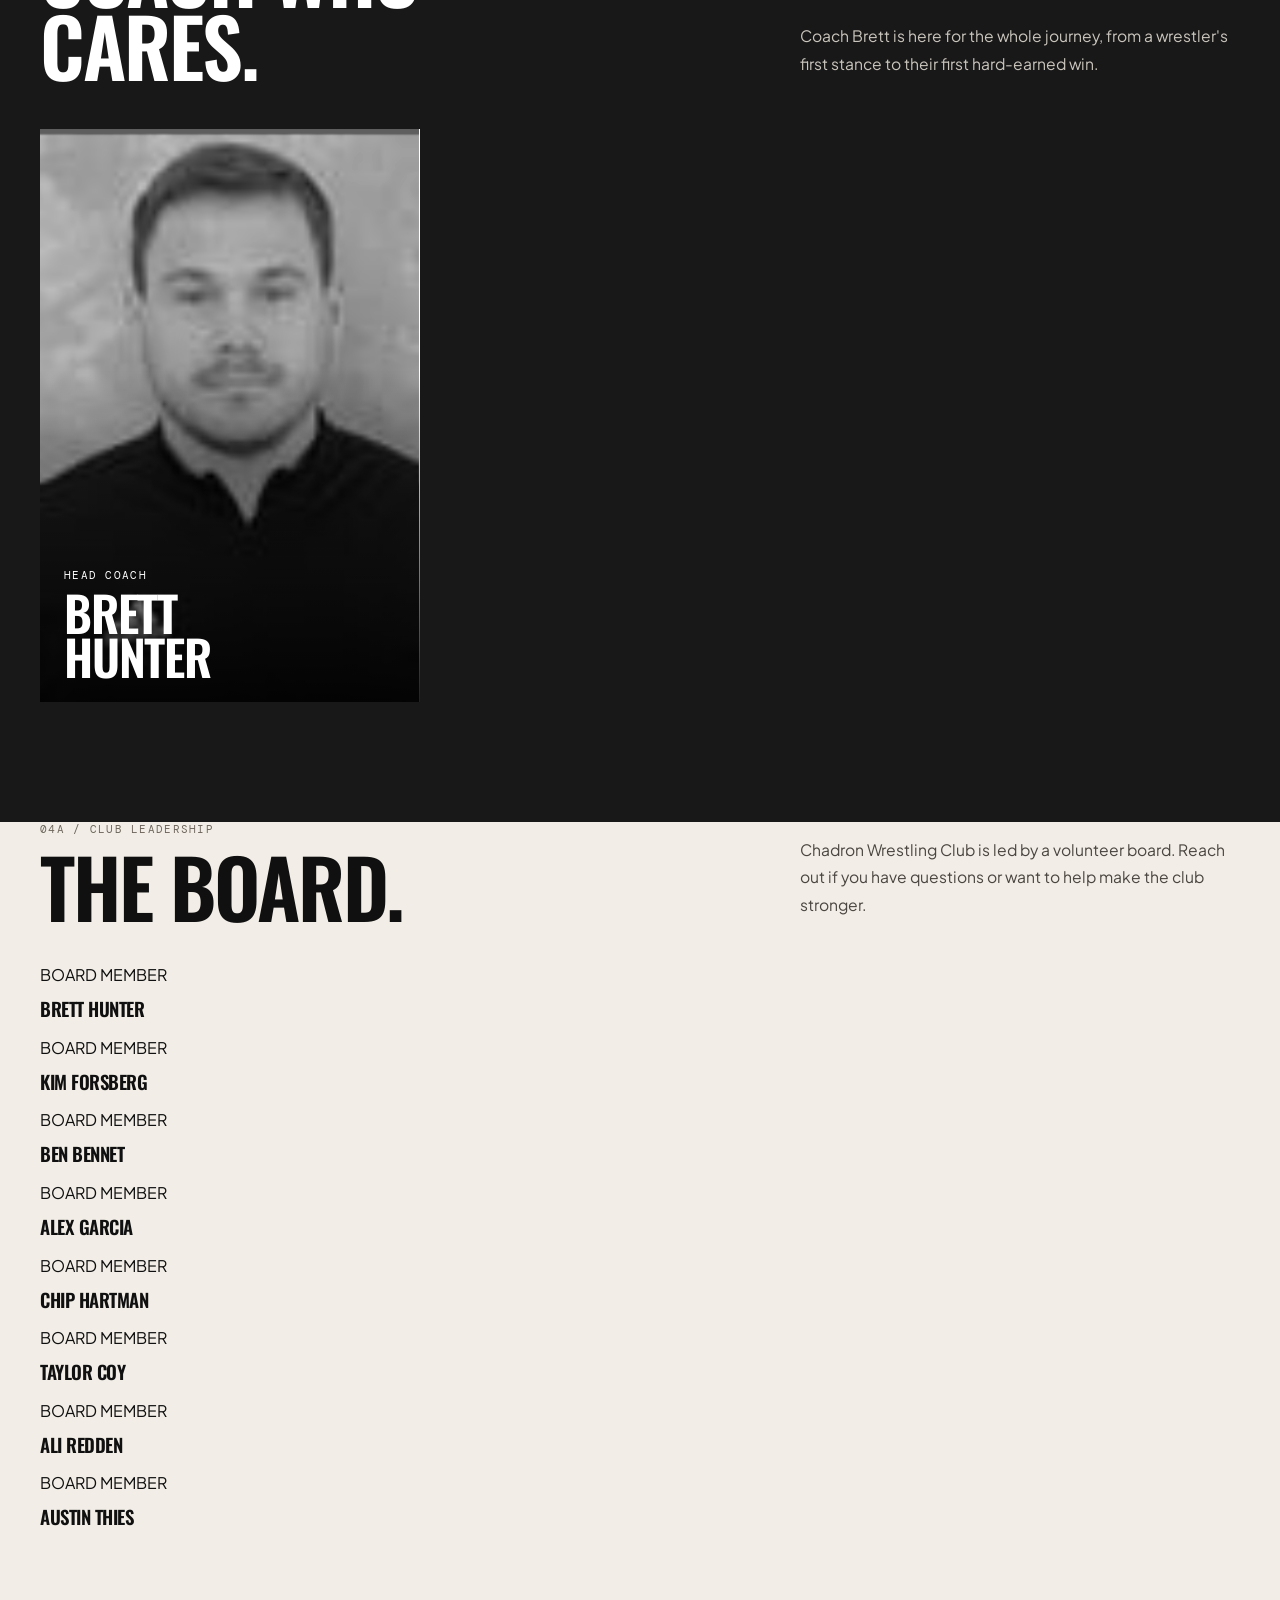
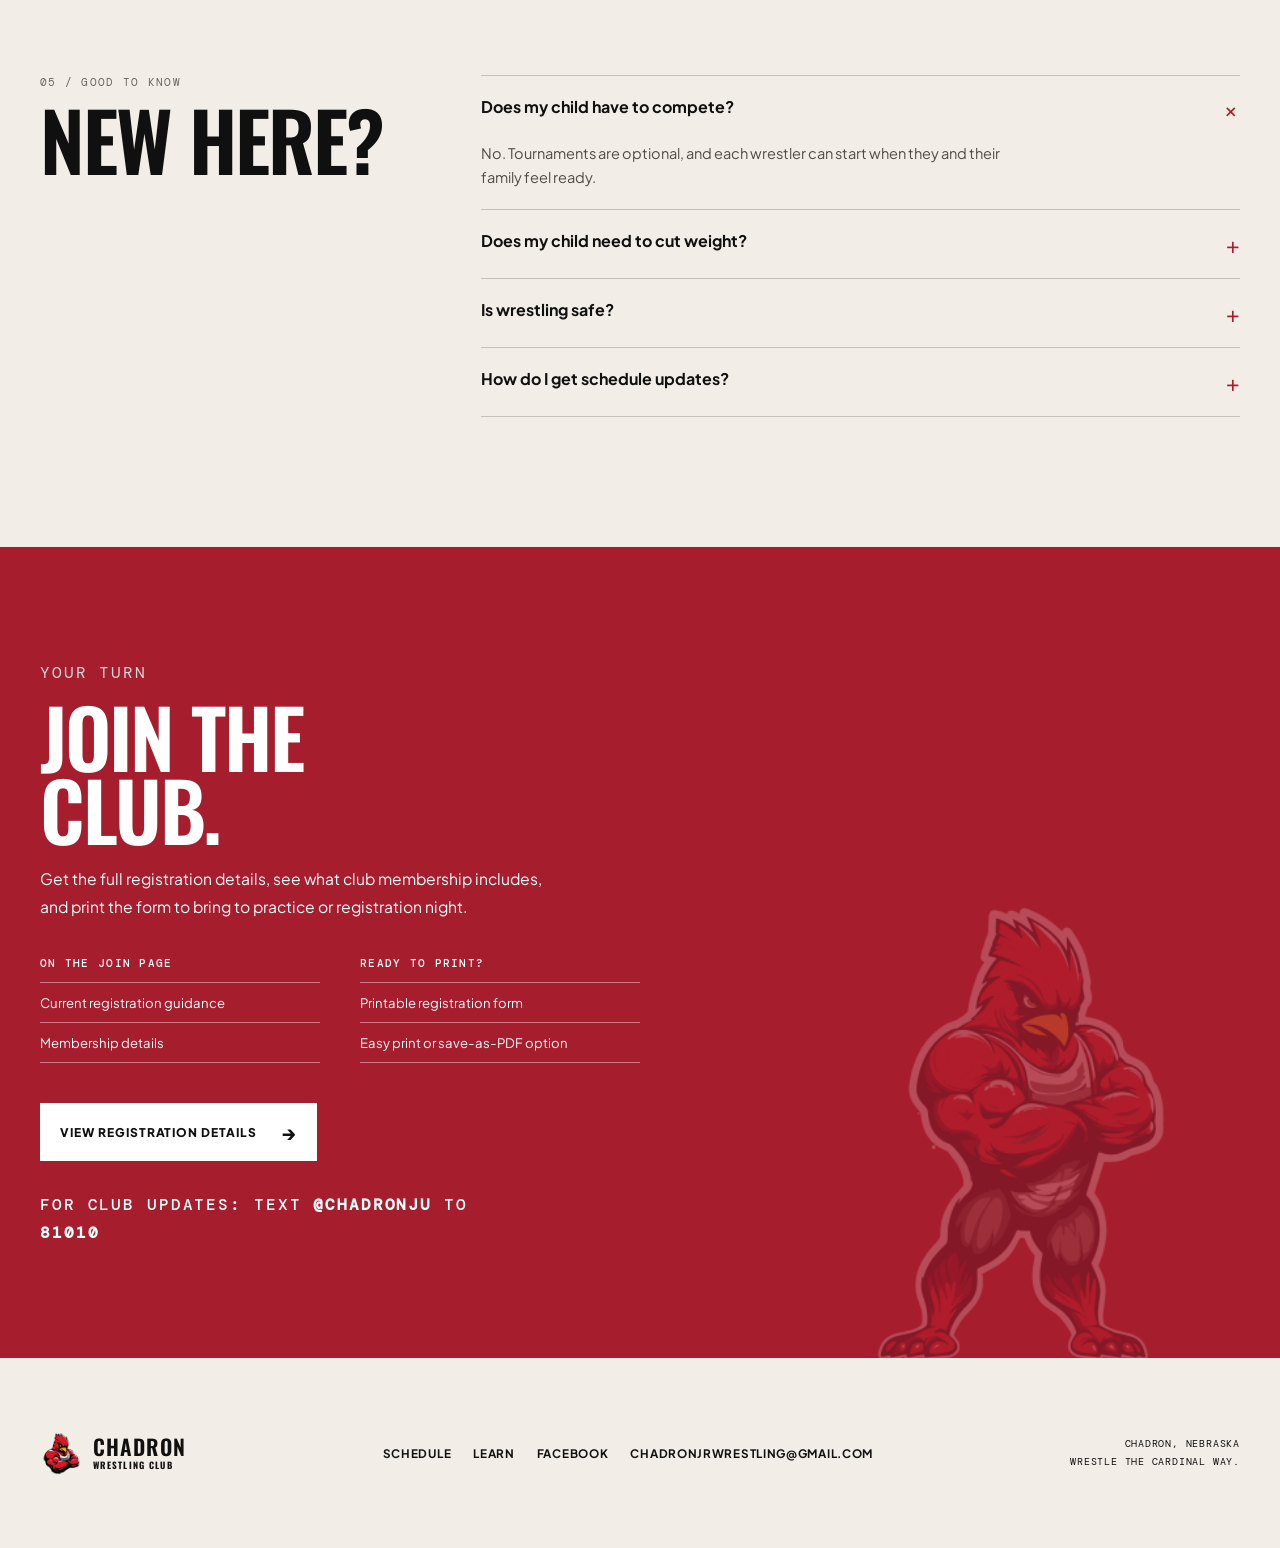
==== commit b6d9b7c1: "Add files via upload" ====
--- a/index.html
+++ b/index.html
@@ -27,7 +27,7 @@
     </section>
     <section class="manifesto page-width" id="program"><div class="section-tag">01 / THE CLUB</div><div class="manifesto-copy"><p class="overline">IT STARTS WITH A HANDSHAKE.</p><h2>Wrestling teaches young athletes how to show up, work hard, and keep going.</h2></div><div class="manifesto-detail"><p>Chadron Wrestling Club is for young athletes who want to learn the fundamentals, compete when they are ready, and grow alongside great teammates.</p><a class="text-link" href="#practice">Find your group <span aria-hidden="true">→</span></a></div></section>
     <section class="values"><div class="page-width"><p class="section-tag light-tag">WHAT WE BUILD</p><div class="values-grid"><article><span>01</span><h3>CONFIDENCE</h3><p>The confidence earned by learning a difficult skill and trying again.</p></article><article><span>02</span><h3>GRIT</h3><p>The habit of staying in the fight when practice gets hard.</p></article><article><span>03</span><h3>TEAMMATES</h3><p>A room full of athletes who make each other better.</p></article></div></div></section>
-    <section class="practice-section page-width" id="practice"><div class="section-intro"><div><p class="section-tag">02 / PRACTICE</p><h2>FIND YOUR<br>STARTING LINE.</h2></div><p>Two practice groups help every wrestler build confidence at the right pace. Coaches make final placement decisions and can move athletes as they progress.</p></div><div class="program-grid"><article class="program-card foundations"><p class="program-number">GROUP 01</p><h3>FOUNDATIONS</h3><p class="program-desc">For athletes getting comfortable on the mat, learning movement, positions, and the basics that make everything else possible.</p><div class="program-time"><span>MONDAY</span><strong>5:15-6:15 PM</strong></div></article><article class="program-card advanced"><p class="program-number">GROUP 02</p><h3>ADVANCED<br>SKILLS</h3><p class="program-desc">For wrestlers ready to build technique, mat awareness, strategy, and a higher level of competition.</p><div class="program-time"><span>TUESDAY + THURSDAY</span><strong>5:15-6:15 PM</strong></div></article></div><p class="practice-note">Practice takes place in the Chadron High School wrestling room. Bring a T-shirt, gym shorts, a water bottle, and wrestling shoes if available.</p></section>
+    <section class="practice-section page-width" id="practice"><div class="section-intro"><div><p class="section-tag">02 / PRACTICE</p><h2>FIND YOUR<br>STARTING LINE.</h2></div><p>Two practice groups help every wrestler build confidence at the right pace. Coaches make final placement decisions and can move athletes as they progress.</p></div><div class="program-grid"><article class="program-card foundations"><p class="program-number">YOUNG GROUP</p><h3>FOUNDATIONS</h3><p class="program-desc">For athletes getting comfortable on the mat, learning movement, positions, and the basics that make everything else possible.</p><div class="program-time"><span>TUESDAY</span><strong>5:15-6:45 PM</strong></div></article><article class="program-card advanced"><p class="program-number">ADVANCED GROUP</p><h3>ADVANCED<br>SKILLS</h3><p class="program-desc">For wrestlers ready to build technique, mat awareness, strategy, and a higher level of competition.</p><div class="program-time"><span>MONDAY + THURSDAY</span><strong>5:15-6:15 PM</strong></div></article></div><p class="practice-note">Practice takes place in the Chadron High School wrestling room. Bring a T-shirt, gym shorts, a water bottle, and wrestling shoes if available.</p></section>
     <section class="photo-break"><div class="photo-break-image" role="img" aria-label="Chadron Wrestling team"></div><div class="photo-break-copy page-width"><p>THIS IS YOUR<br><em>TEAM.</em></p></div></section>
     <section class="competition page-width"><div class="section-intro"><div><p class="section-tag">03 / COMPETITION</p><h2>READY WHEN<br>YOU ARE.</h2></div><p>Tournaments are optional. Families choose the events that fit, and wrestlers can start competing when they feel ready. The goal is growth, not pressure.</p></div><div class="competition-points"><p><span>01</span> Local events with coaches and teammates nearby.</p><p><span>02</span> Support for first-time competitors and families.</p><p><span>03</span> A chance to test what you have learned and come back stronger.</p></div></section>
     <section class="team-section" id="team"><div class="page-width"><div class="section-intro team-intro"><div><p class="section-tag light-tag">04 / OUR TEAM</p><h2>COACH WHO<br>CARES.</h2></div><p>Coach Brett is here for the whole journey, from a wrestler's first stance to their first hard-earned win.</p></div><div class="coach-grid coach-grid-single"><article class="coach"><img src="assets/images/brett-hunter.png" alt="Brett Hunter"><div><p>HEAD COACH</p><h3>BRETT<br>HUNTER</h3></div></article></div></div></section>
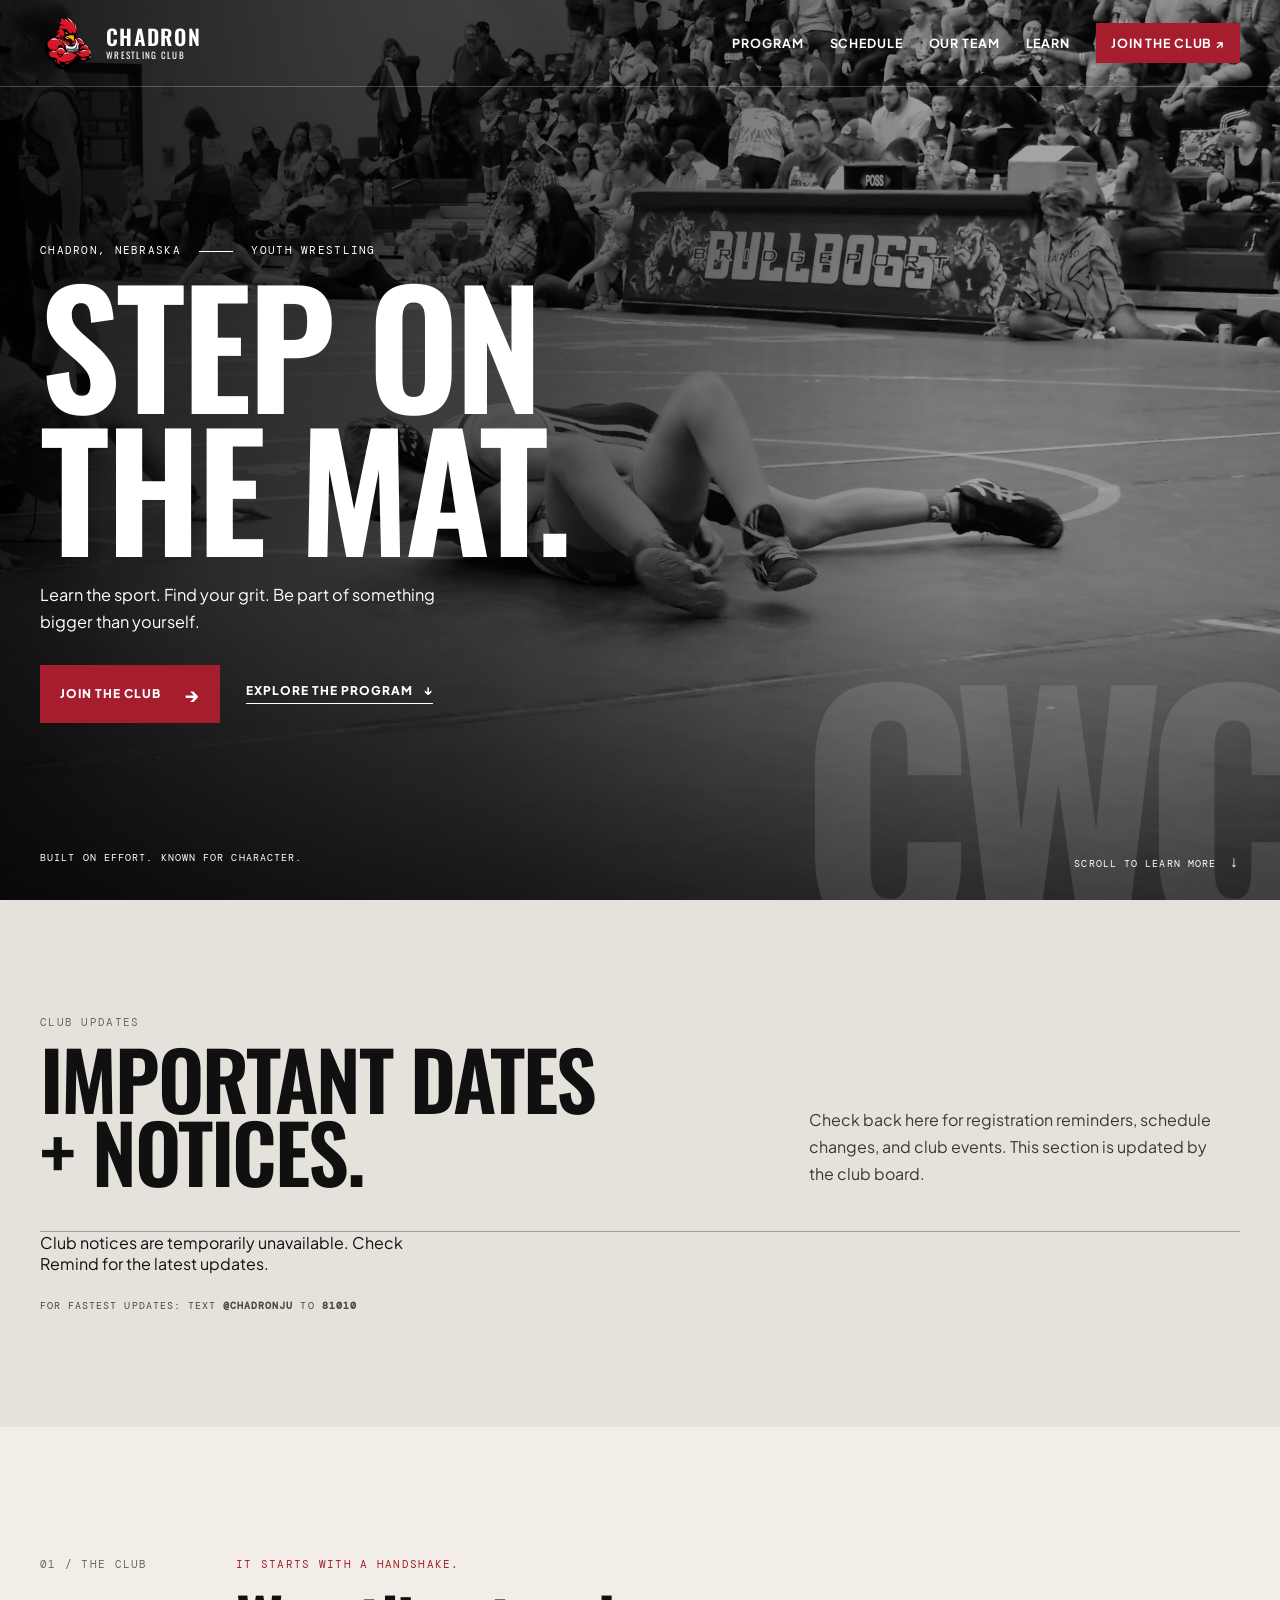
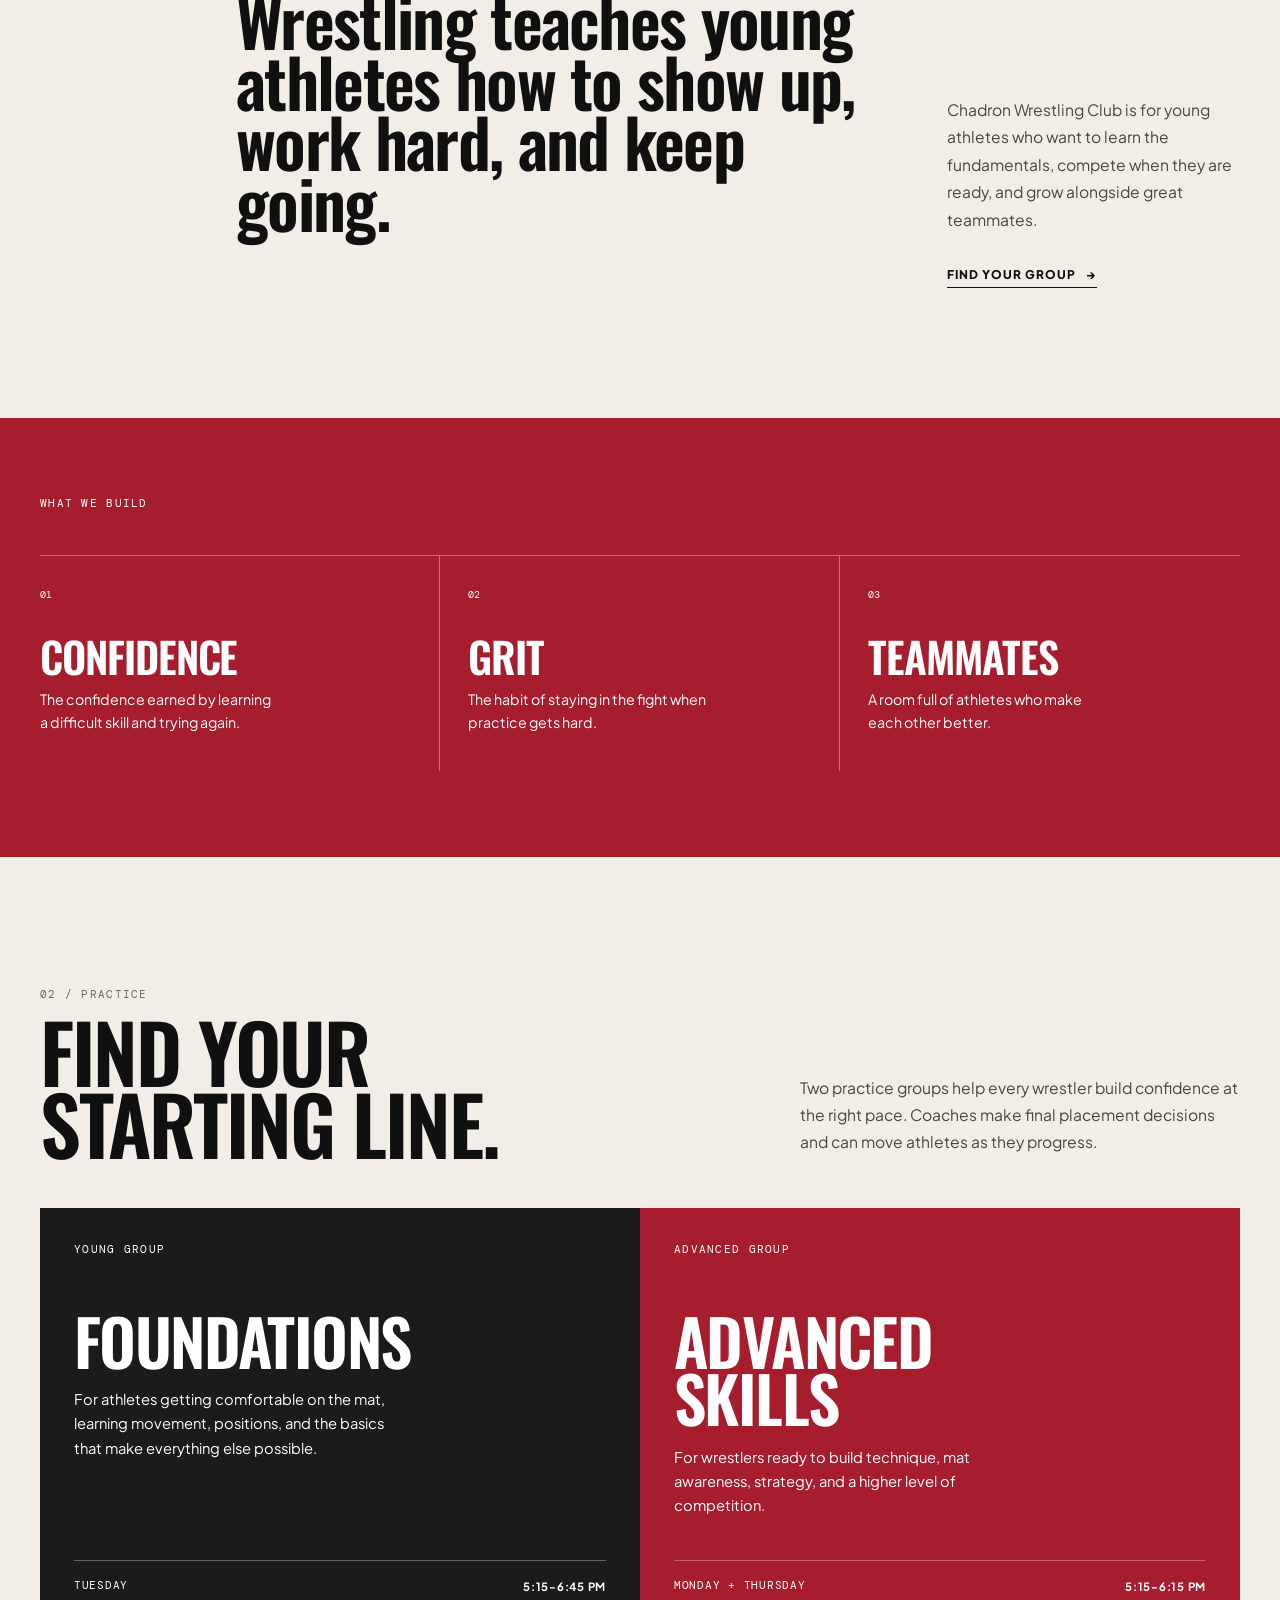
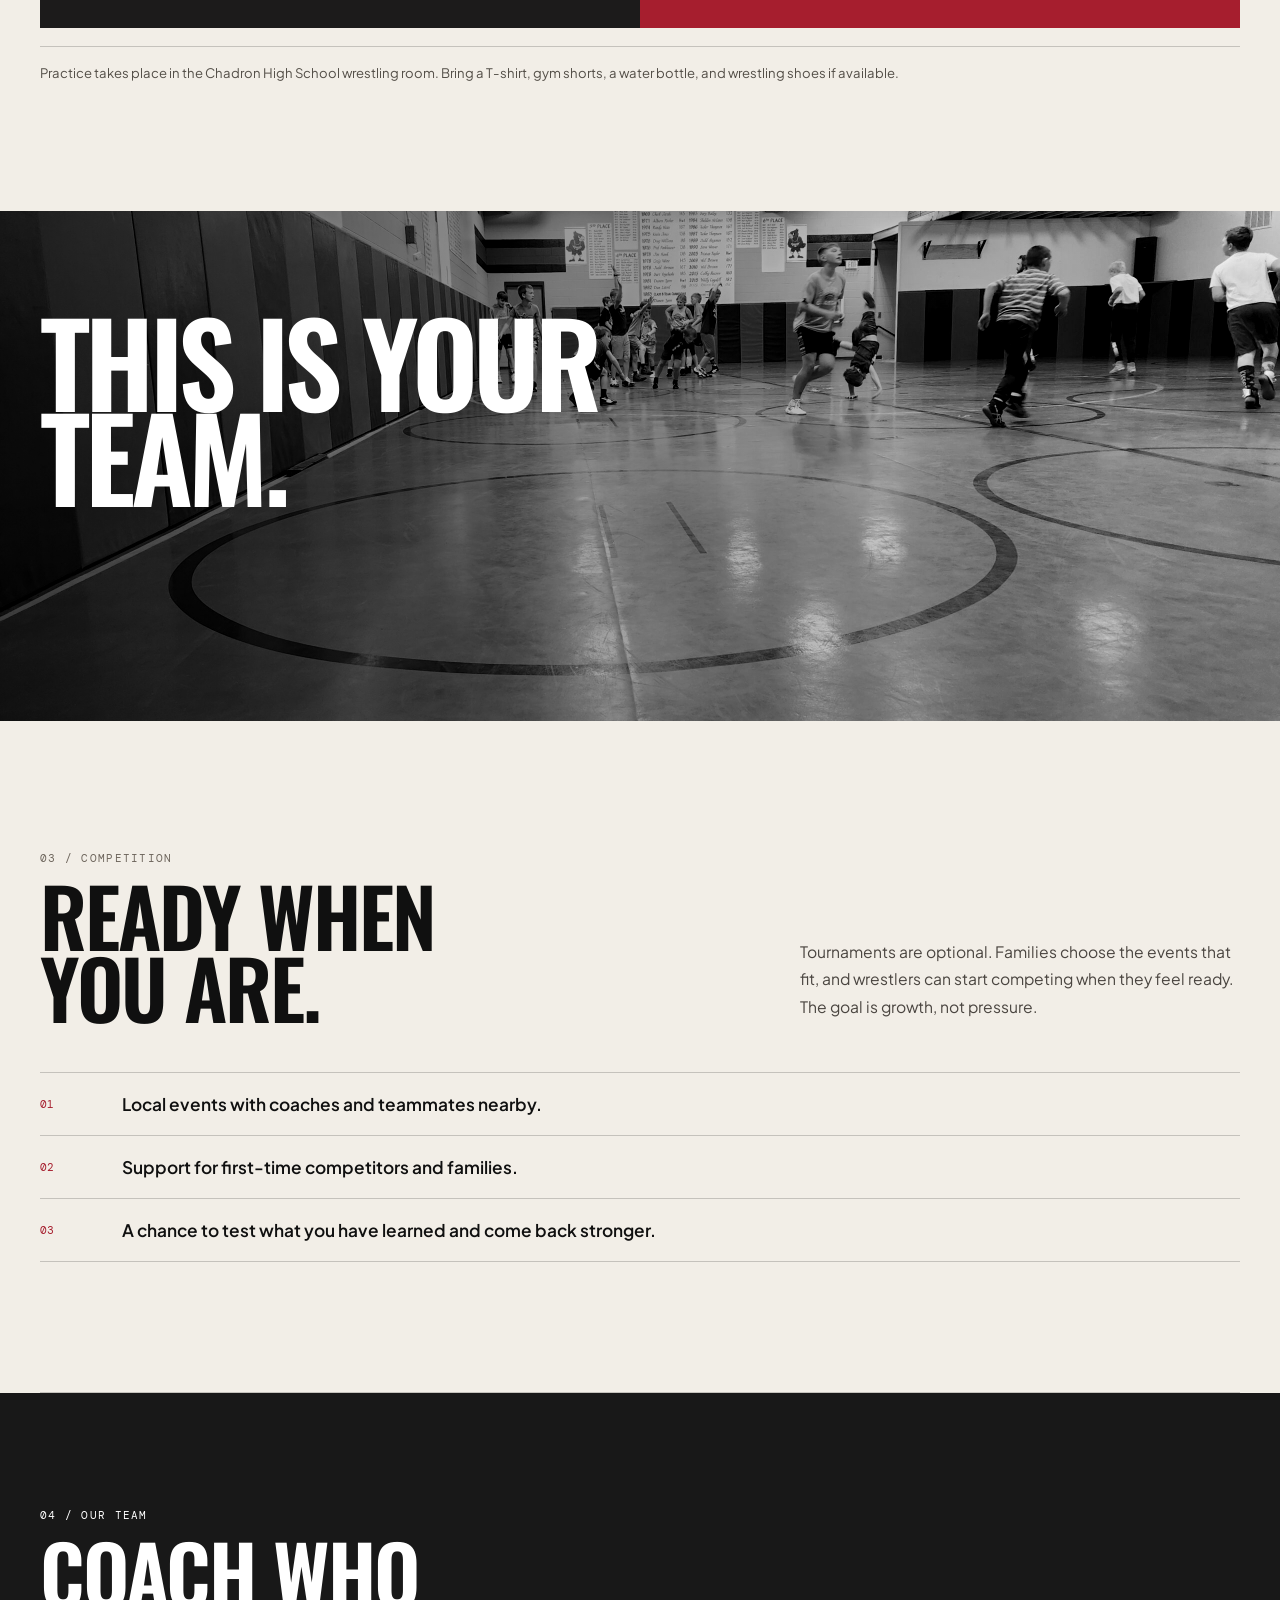
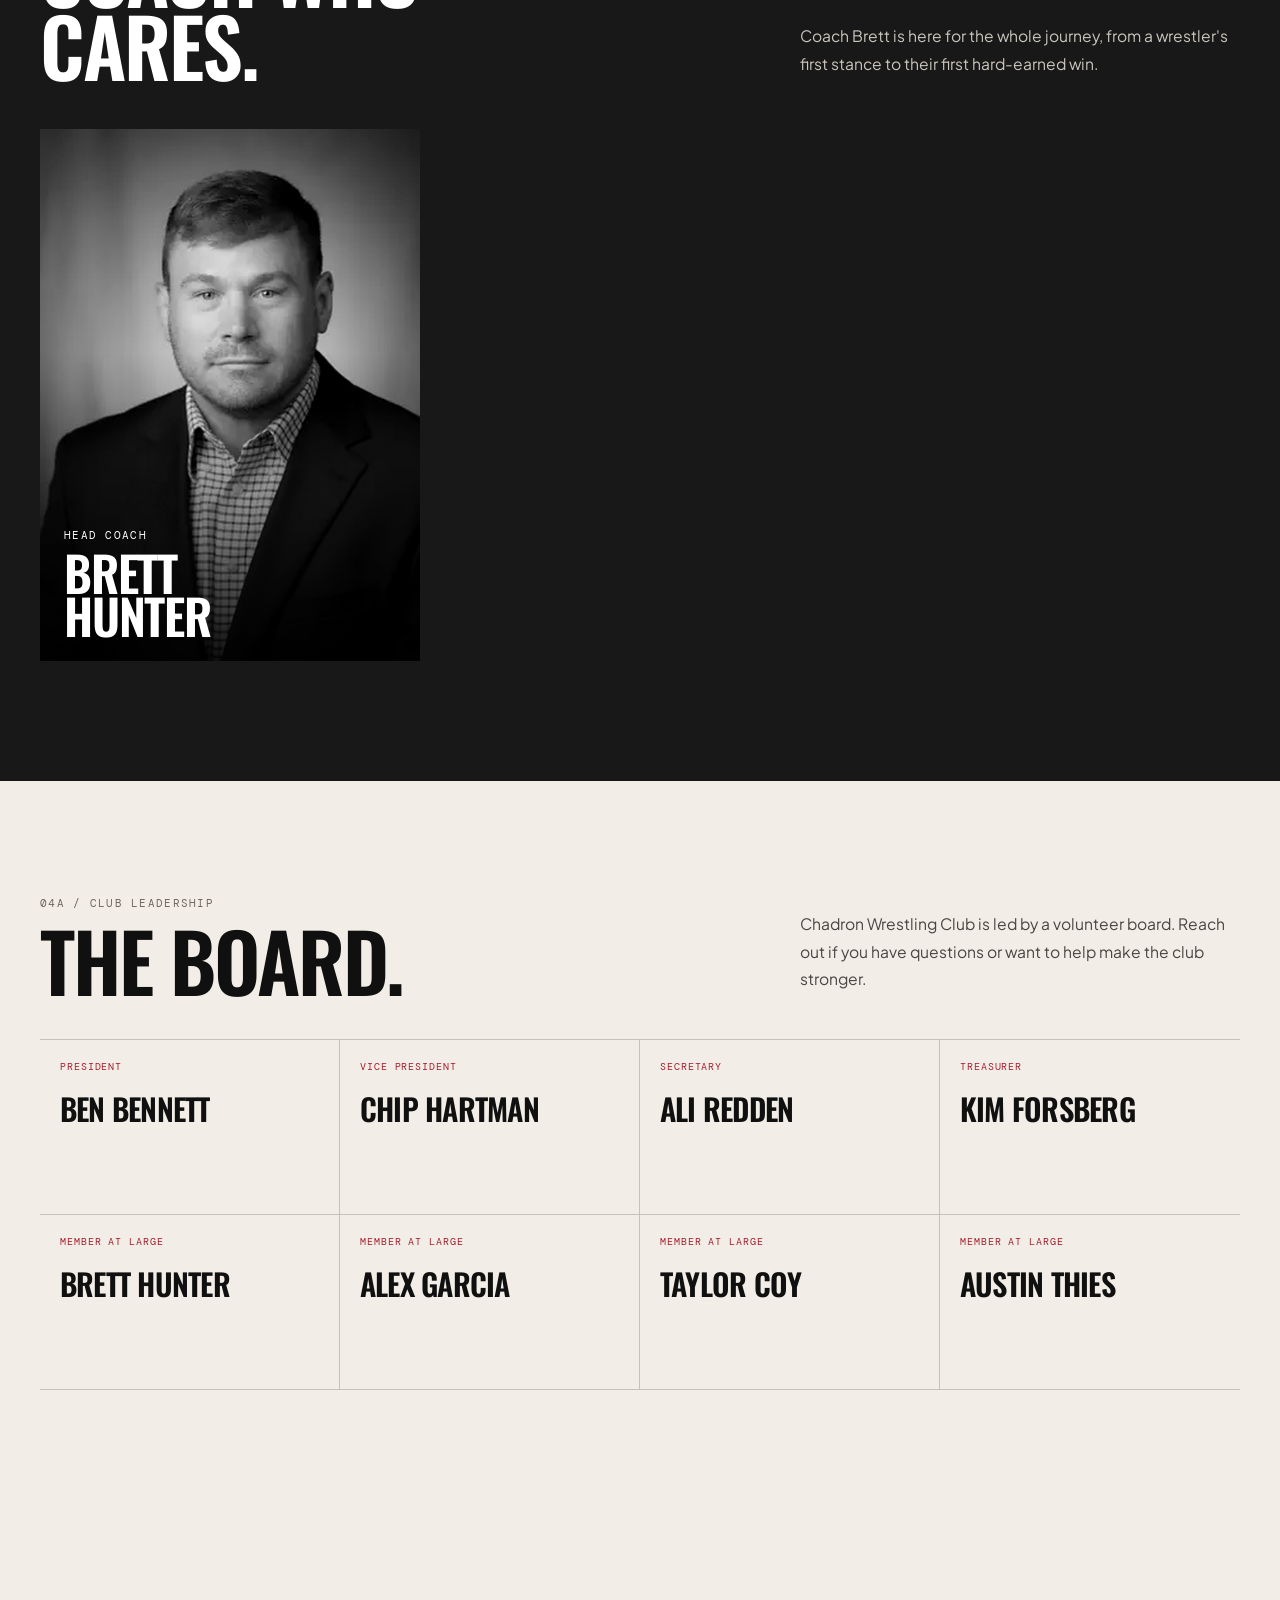
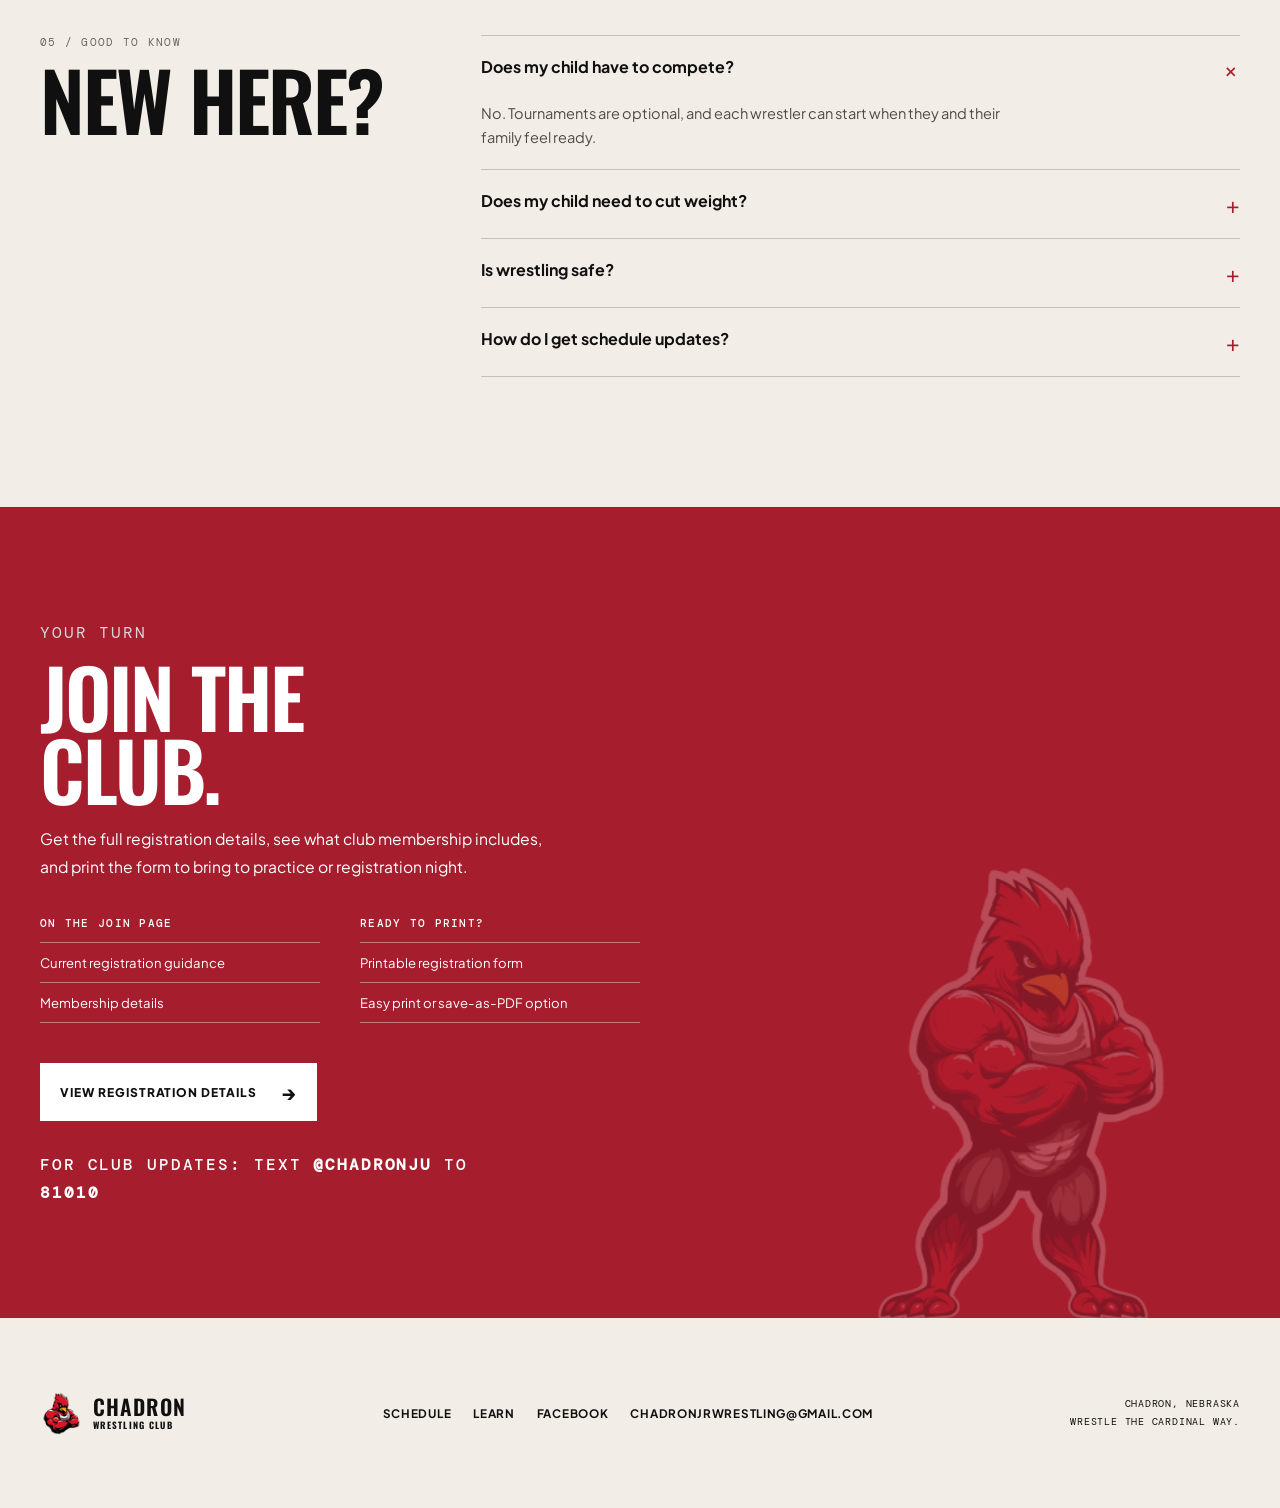
==== commit 0f5b8832: "Add files via upload" ====
--- a/index.html
+++ b/index.html
@@ -9,7 +9,7 @@
   <link rel="preconnect" href="https://fonts.gstatic.com" crossorigin>
   <link href="https://fonts.googleapis.com/css2?family=DM+Mono:wght@400;500&family=Oswald:wght@400;500;600;700&family=Plus+Jakarta+Sans:wght@400;500;600;700&display=swap" rel="stylesheet">
   <link rel="stylesheet" href="styles.css">
-  <link rel="stylesheet" href="overrides.css">
+  <link rel="stylesheet" href="overrides.css"><style>.board-section{padding:115px 0}.board-grid{display:grid;grid-template-columns:repeat(4,1fr);border-top:1px solid var(--line)}.board-grid article{min-height:175px;padding:20px;border-right:1px solid var(--line);border-bottom:1px solid var(--line)}.board-grid article:nth-child(4n){border-right:0}.board-grid p{margin-bottom:22px;color:var(--red);font:.63rem var(--mono);letter-spacing:.09em}.board-grid h3{font-size:1.9rem;line-height:.95}@media (max-width:800px){.board-grid{grid-template-columns:repeat(2,1fr)}.board-grid article:nth-child(4n){border-right:1px solid var(--line)}.board-grid article:nth-child(2n){border-right:0}.board-grid article{min-width:0;min-height:140px}.board-grid h3{font-size:1.5rem}}</style>
 </head>
 <body>
   <header class="site-header">
@@ -31,7 +31,7 @@
     <section class="photo-break"><div class="photo-break-image" role="img" aria-label="Chadron Wrestling team"></div><div class="photo-break-copy page-width"><p>THIS IS YOUR<br><em>TEAM.</em></p></div></section>
     <section class="competition page-width"><div class="section-intro"><div><p class="section-tag">03 / COMPETITION</p><h2>READY WHEN<br>YOU ARE.</h2></div><p>Tournaments are optional. Families choose the events that fit, and wrestlers can start competing when they feel ready. The goal is growth, not pressure.</p></div><div class="competition-points"><p><span>01</span> Local events with coaches and teammates nearby.</p><p><span>02</span> Support for first-time competitors and families.</p><p><span>03</span> A chance to test what you have learned and come back stronger.</p></div></section>
     <section class="team-section" id="team"><div class="page-width"><div class="section-intro team-intro"><div><p class="section-tag light-tag">04 / OUR TEAM</p><h2>COACH WHO<br>CARES.</h2></div><p>Coach Brett is here for the whole journey, from a wrestler's first stance to their first hard-earned win.</p></div><div class="coach-grid coach-grid-single"><article class="coach"><img src="assets/images/brett-hunter.png" alt="Brett Hunter"><div><p>HEAD COACH</p><h3>BRETT<br>HUNTER</h3></div></article></div></div></section>
-    <section class="board-section"><div class="page-width"><div class="section-intro"><div><p class="section-tag">04A / CLUB LEADERSHIP</p><h2>THE BOARD.</h2></div><p>Chadron Wrestling Club is led by a volunteer board. Reach out if you have questions or want to help make the club stronger.</p></div><div class="board-grid"><article><p>BOARD MEMBER</p><h3>BRETT HUNTER</h3></article><article><p>BOARD MEMBER</p><h3>KIM FORSBERG</h3></article><article><p>BOARD MEMBER</p><h3>BEN BENNET</h3></article><article><p>BOARD MEMBER</p><h3>ALEX GARCIA</h3></article><article><p>BOARD MEMBER</p><h3>CHIP HARTMAN</h3></article></div></div></section>
+    <section class="board-section"><div class="page-width"><div class="section-intro"><div><p class="section-tag">04A / CLUB LEADERSHIP</p><h2>THE BOARD.</h2></div><p>Chadron Wrestling Club is led by a volunteer board. Reach out if you have questions or want to help make the club stronger.</p></div><div class="board-grid"><article><p>PRESIDENT</p><h3>BEN BENNETT</h3></article><article><p>VICE PRESIDENT</p><h3>CHIP HARTMAN</h3></article><article><p>SECRETARY</p><h3>ALI REDDEN</h3></article><article><p>TREASURER</p><h3>KIM FORSBERG</h3></article><article><p>MEMBER AT LARGE</p><h3>BRETT HUNTER</h3></article><article><p>MEMBER AT LARGE</p><h3>ALEX GARCIA</h3></article><article><p>MEMBER AT LARGE</p><h3>TAYLOR COY</h3></article><article><p>MEMBER AT LARGE</p><h3>AUSTIN THIES</h3></article></div></div></section>
     <section class="faq-section page-width" id="faq"><div><p class="section-tag">05 / GOOD TO KNOW</p><h2>NEW HERE?</h2></div><div class="faq-list"><details open><summary>Does my child have to compete? <span>+</span></summary><p>No. Tournaments are optional, and each wrestler can start when they and their family feel ready.</p></details><details><summary>Does my child need to cut weight? <span>+</span></summary><p>No. The club does not encourage children to maintain a particular weight.</p></details><details><summary>Is wrestling safe? <span>+</span></summary><p>Like every physical sport, wrestling carries some risk. It is built around coaching, rules, and safe technique.</p></details><details><summary>How do I get schedule updates? <span>+</span></summary><p>Join Remind by texting <strong>@chadronju</strong> to <strong>81010</strong> for practice and event updates.</p></details></div></section>
     <section class="join-section" id="join"><div class="join-art" aria-hidden="true"><img src="assets/images/cardinal-vector.png" alt=""></div><div class="join-copy page-width"><p class="section-tag">YOUR TURN</p><h2>JOIN THE<br>CLUB.</h2><p class="join-lede">Get the full registration details, see what club membership includes, and print the form to bring to practice or registration night.</p><div class="join-grid"><div><p class="join-label">ON THE JOIN PAGE</p><ul><li>Current registration guidance</li><li>Membership details</li></ul></div><div><p class="join-label">READY TO PRINT?</p><ul><li>Printable registration form</li><li>Easy print or save-as-PDF option</li></ul></div></div><a class="button button-dark" href="join.html">View registration details <span aria-hidden="true">→</span></a><p class="remind">FOR CLUB UPDATES: TEXT <strong>@CHADRONJU</strong> TO <strong>81010</strong></p></div></section>
     <section class="notices-section" id="notices"><div class="page-width"><div class="notices-heading"><div><p class="section-tag">CLUB UPDATES</p><h2>IMPORTANT DATES<br>+ NOTICES.</h2></div><p>Check back here for registration reminders, schedule changes, and club events. This section is updated by the club board.</p></div><div class="notice-list" id="notice-list" aria-live="polite"><p class="notice-loading">Loading club updates...</p></div><p class="notices-remind">FOR FASTEST UPDATES: TEXT <strong>@CHADRONJU</strong> TO <strong>81010</strong></p></div></section>
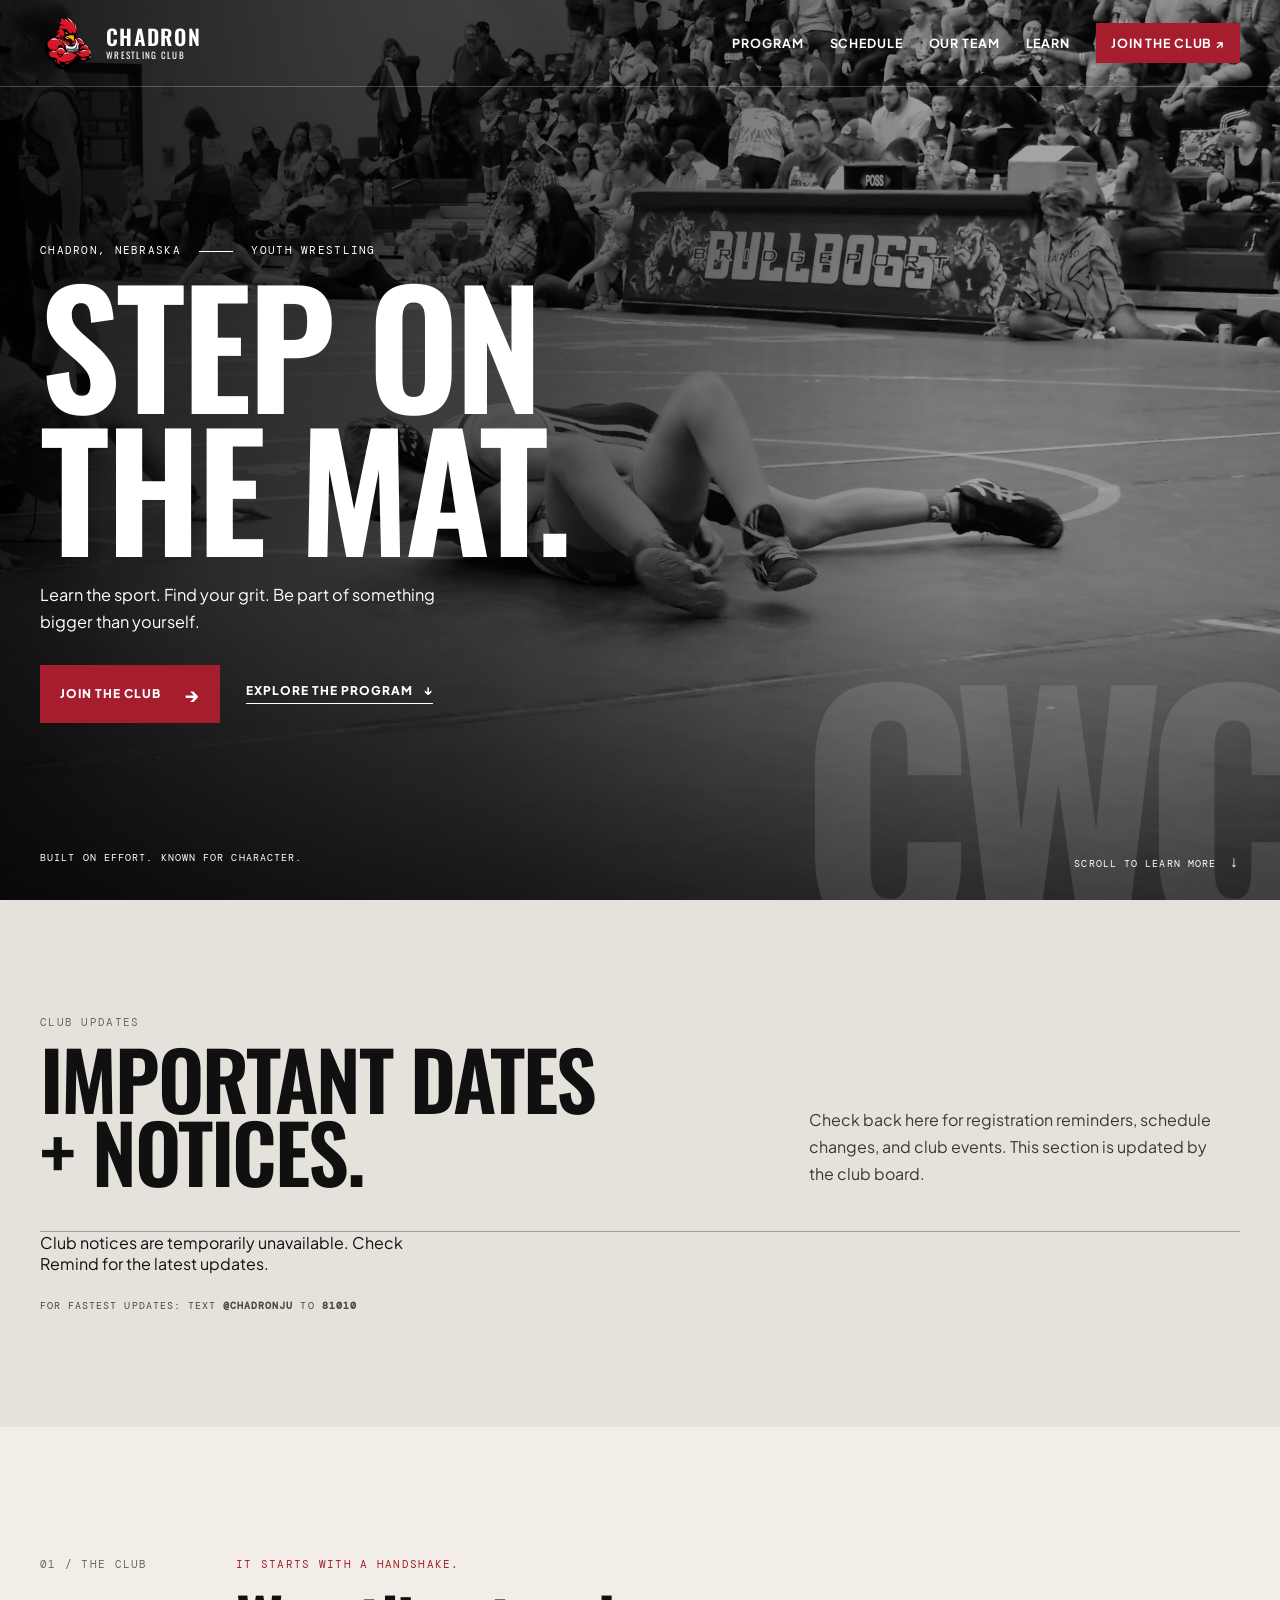
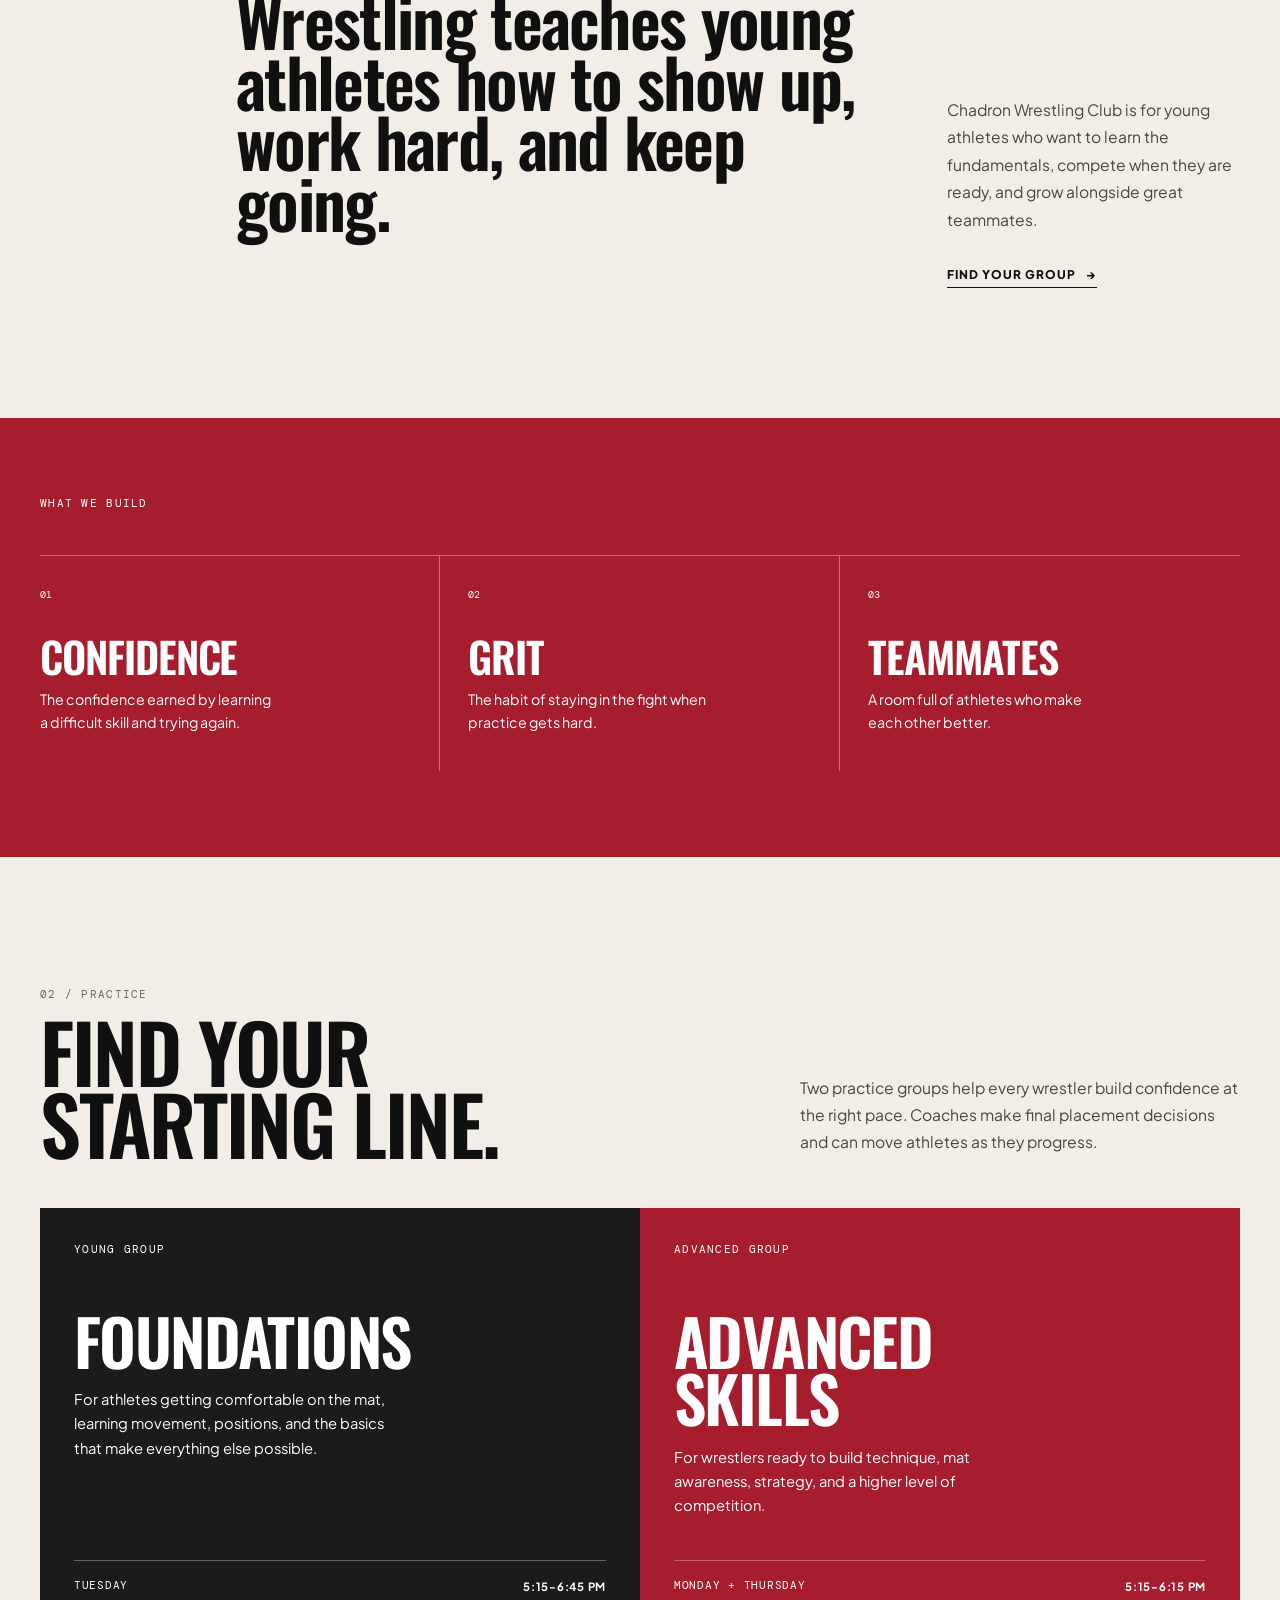
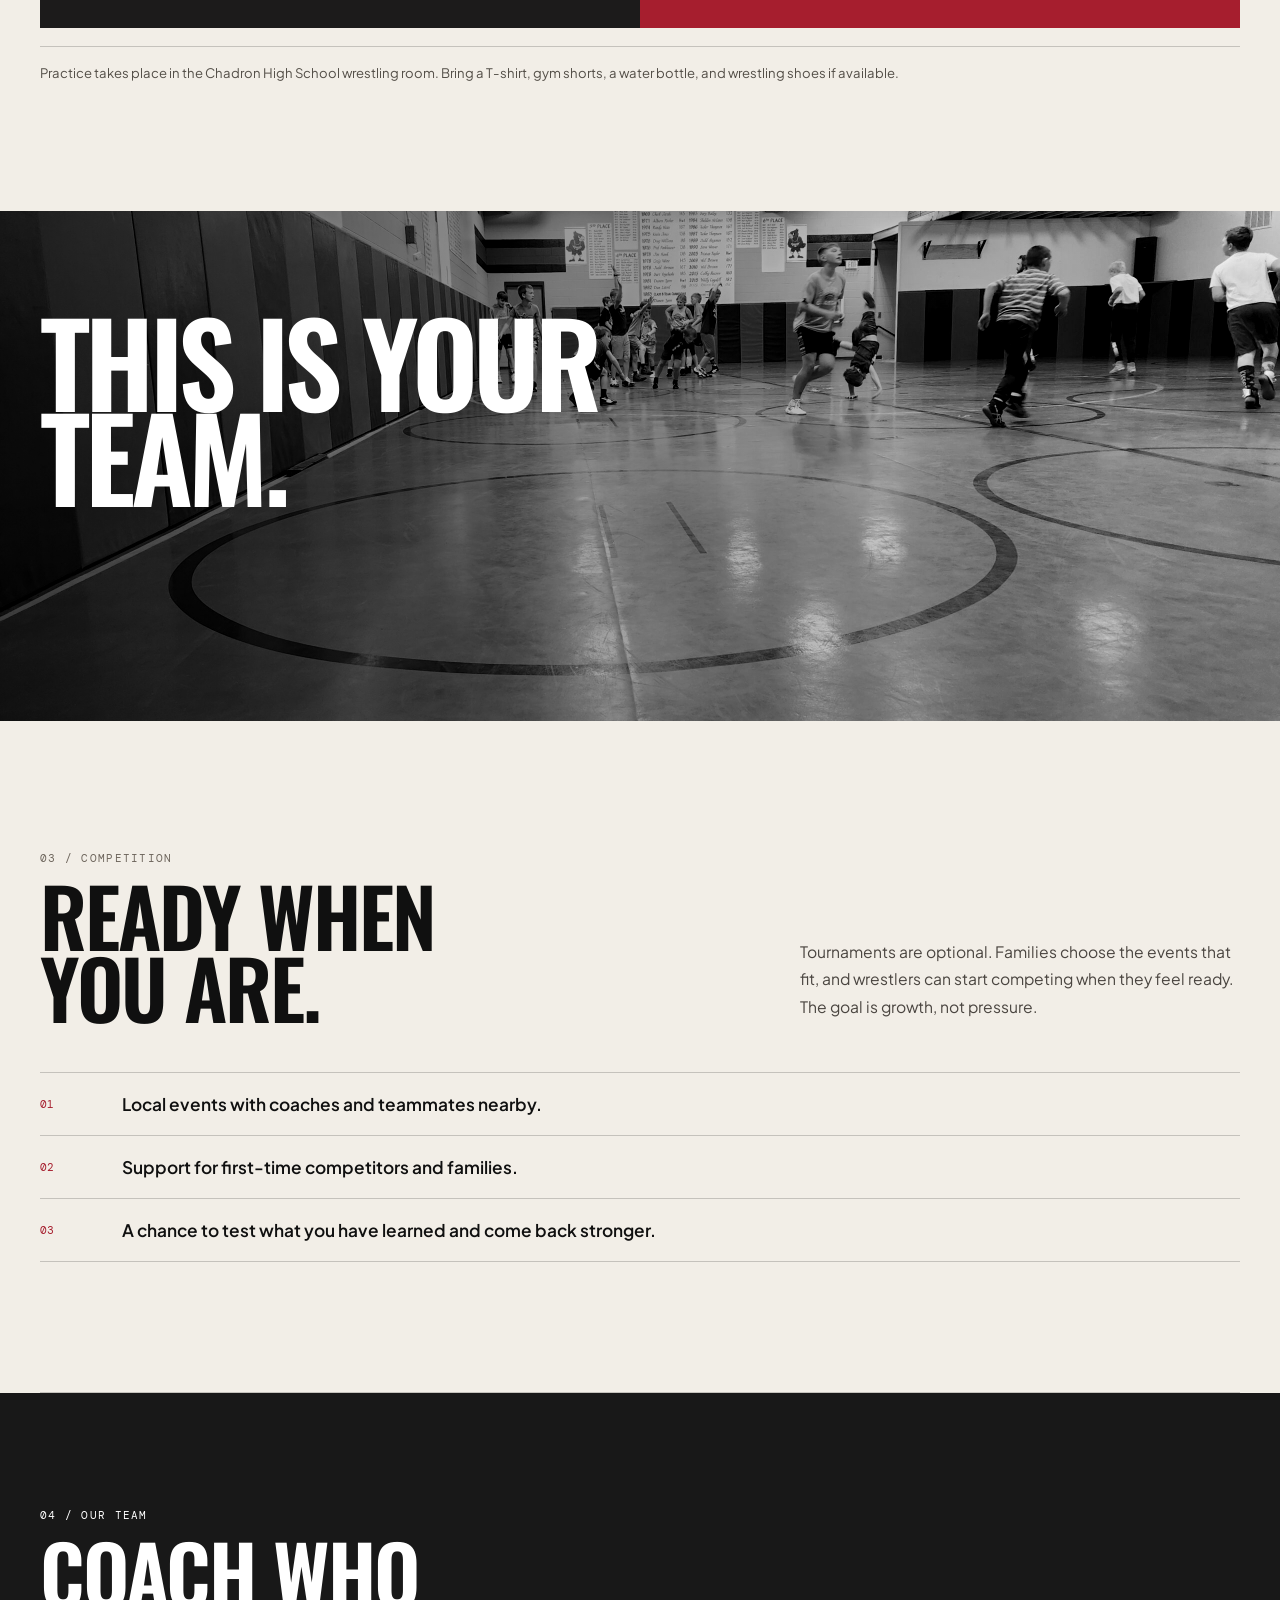
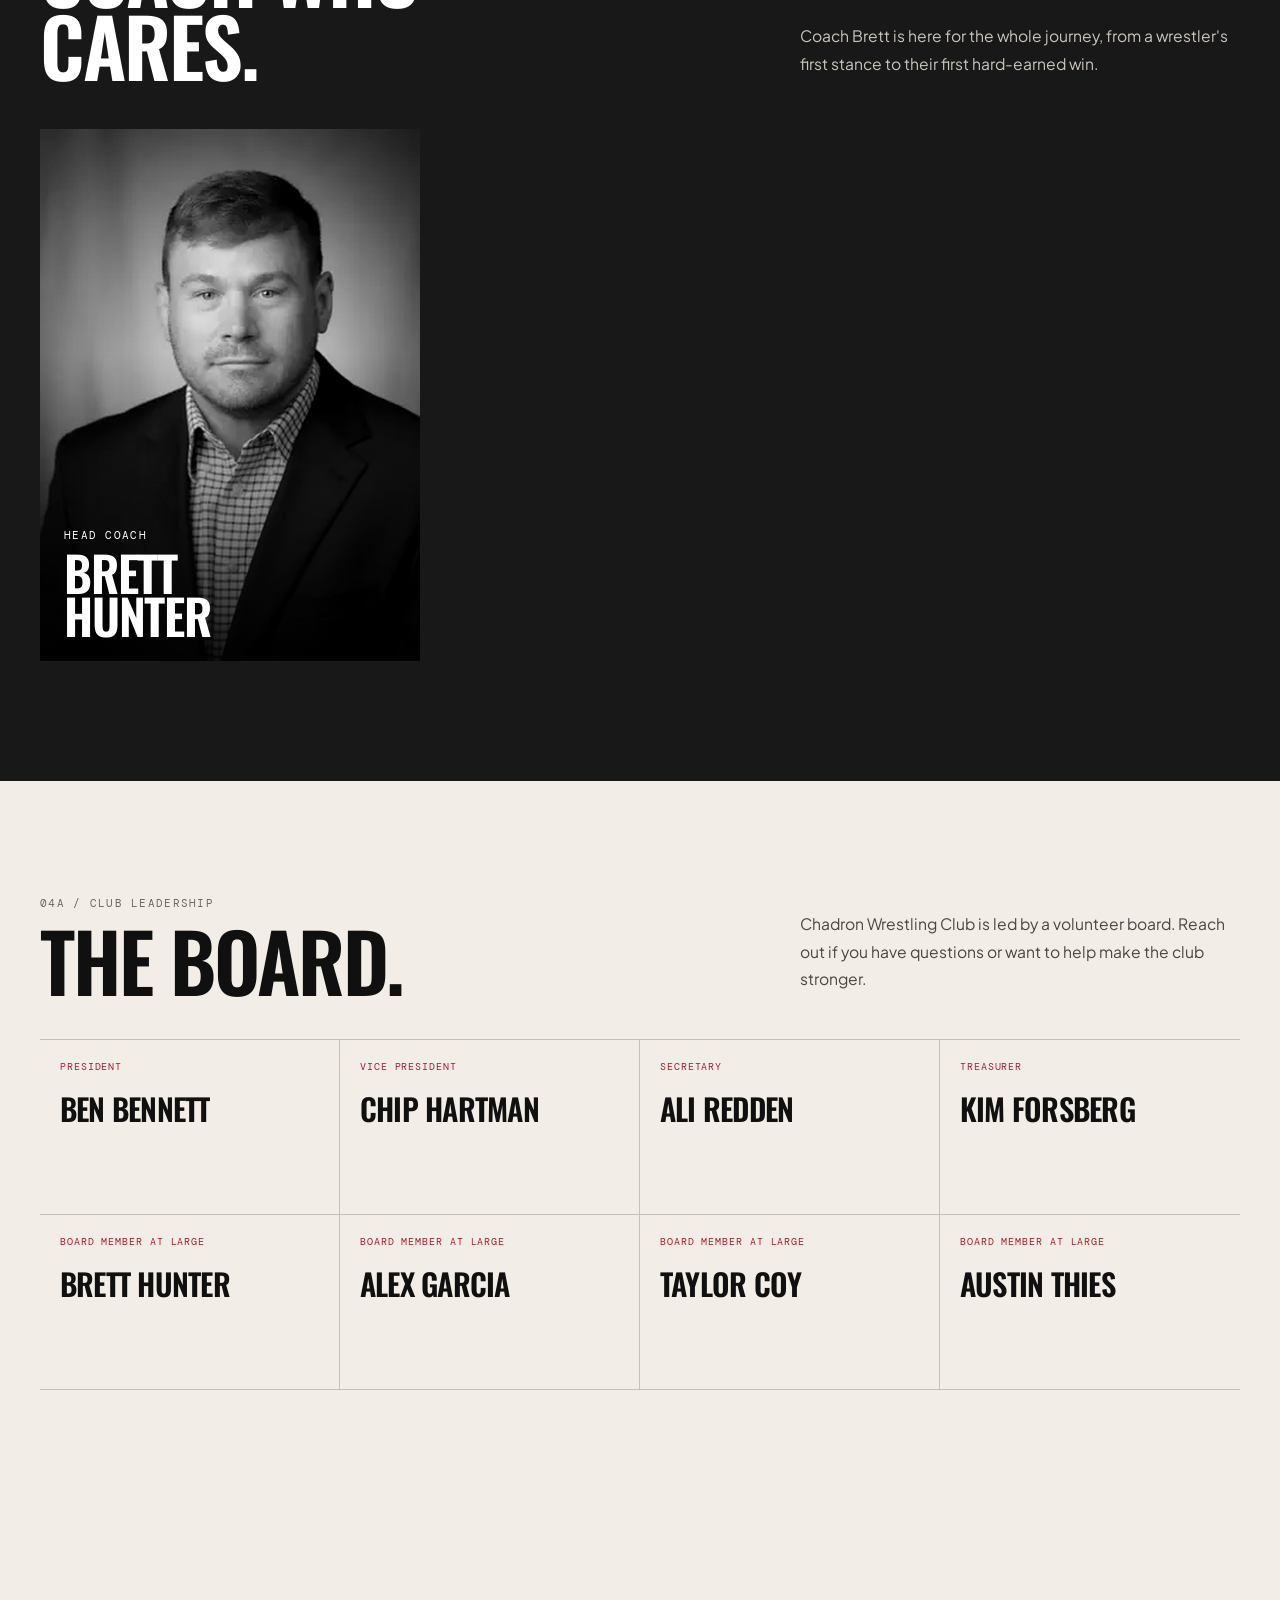
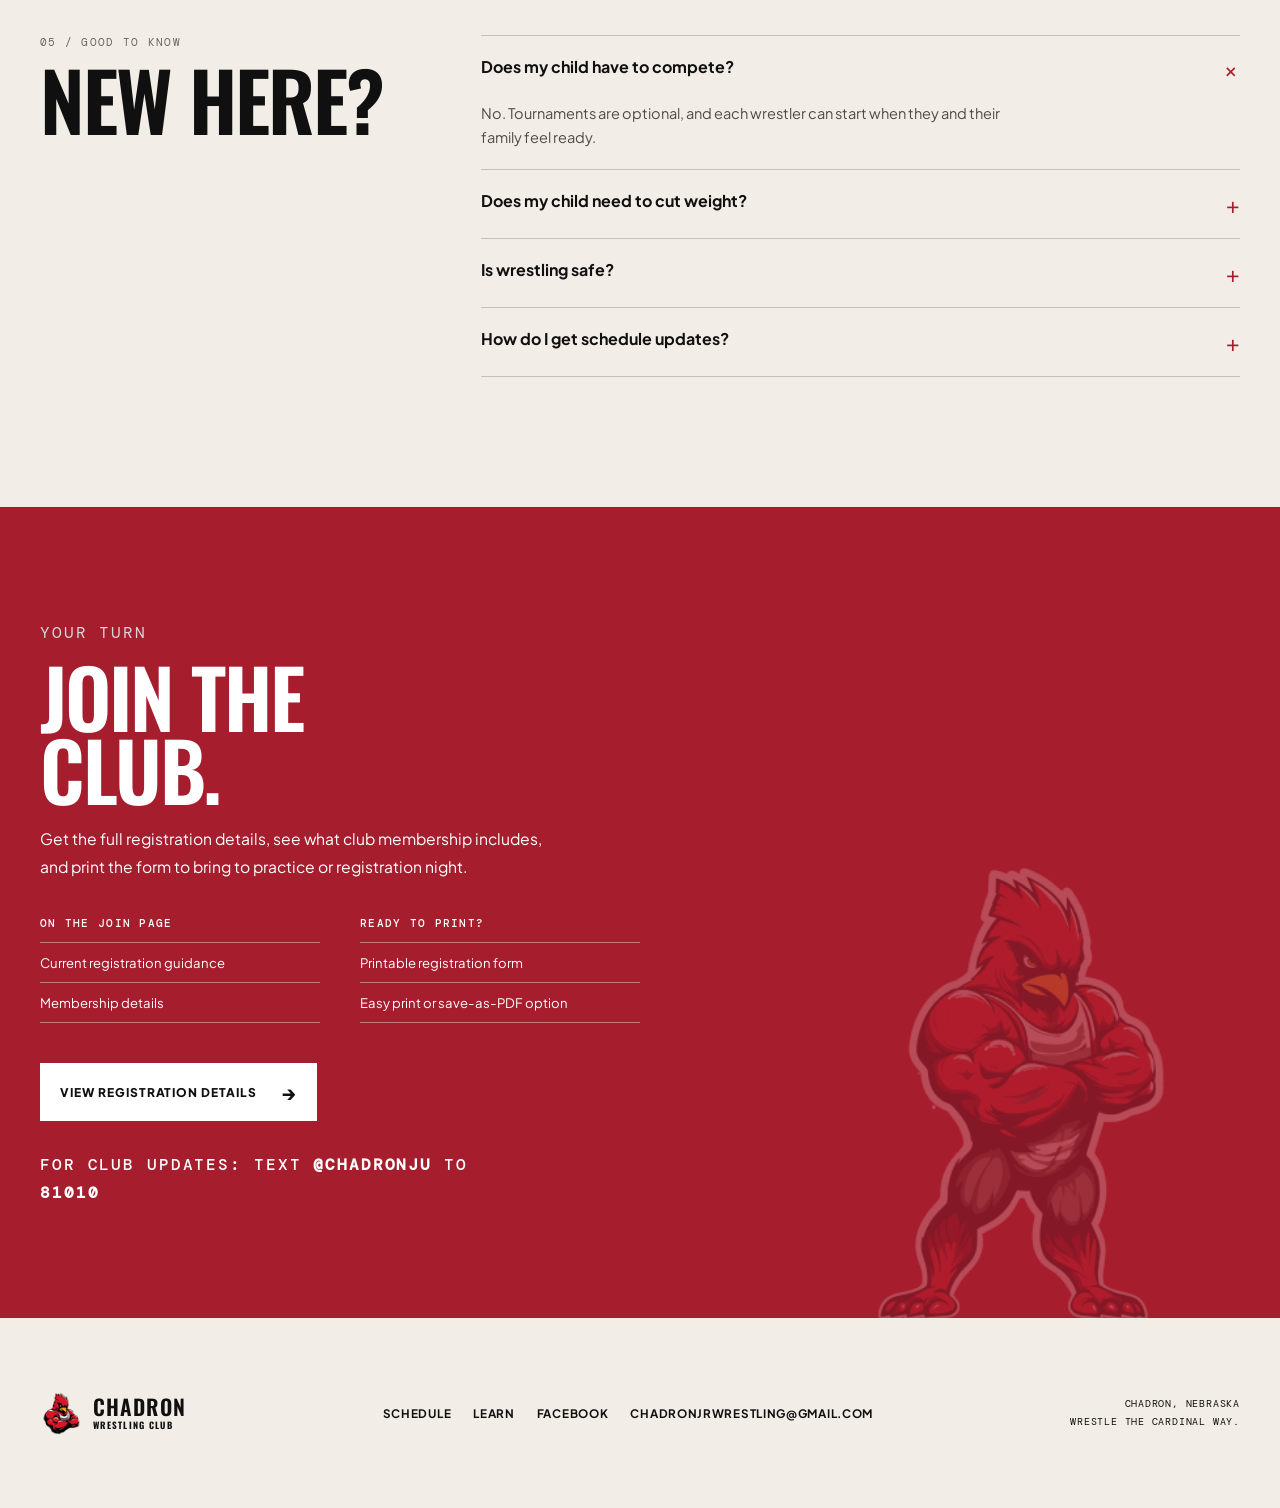
==== commit 98dab5b3: "Add files via upload" ====
--- a/index.html
+++ b/index.html
@@ -31,7 +31,7 @@
     <section class="photo-break"><div class="photo-break-image" role="img" aria-label="Chadron Wrestling team"></div><div class="photo-break-copy page-width"><p>THIS IS YOUR<br><em>TEAM.</em></p></div></section>
     <section class="competition page-width"><div class="section-intro"><div><p class="section-tag">03 / COMPETITION</p><h2>READY WHEN<br>YOU ARE.</h2></div><p>Tournaments are optional. Families choose the events that fit, and wrestlers can start competing when they feel ready. The goal is growth, not pressure.</p></div><div class="competition-points"><p><span>01</span> Local events with coaches and teammates nearby.</p><p><span>02</span> Support for first-time competitors and families.</p><p><span>03</span> A chance to test what you have learned and come back stronger.</p></div></section>
     <section class="team-section" id="team"><div class="page-width"><div class="section-intro team-intro"><div><p class="section-tag light-tag">04 / OUR TEAM</p><h2>COACH WHO<br>CARES.</h2></div><p>Coach Brett is here for the whole journey, from a wrestler's first stance to their first hard-earned win.</p></div><div class="coach-grid coach-grid-single"><article class="coach"><img src="assets/images/brett-hunter.png" alt="Brett Hunter"><div><p>HEAD COACH</p><h3>BRETT<br>HUNTER</h3></div></article></div></div></section>
-    <section class="board-section"><div class="page-width"><div class="section-intro"><div><p class="section-tag">04A / CLUB LEADERSHIP</p><h2>THE BOARD.</h2></div><p>Chadron Wrestling Club is led by a volunteer board. Reach out if you have questions or want to help make the club stronger.</p></div><div class="board-grid"><article><p>PRESIDENT</p><h3>BEN BENNETT</h3></article><article><p>VICE PRESIDENT</p><h3>CHIP HARTMAN</h3></article><article><p>SECRETARY</p><h3>ALI REDDEN</h3></article><article><p>TREASURER</p><h3>KIM FORSBERG</h3></article><article><p>MEMBER AT LARGE</p><h3>BRETT HUNTER</h3></article><article><p>MEMBER AT LARGE</p><h3>ALEX GARCIA</h3></article><article><p>MEMBER AT LARGE</p><h3>TAYLOR COY</h3></article><article><p>MEMBER AT LARGE</p><h3>AUSTIN THIES</h3></article></div></div></section>
+    <section class="board-section"><div class="page-width"><div class="section-intro"><div><p class="section-tag">04A / CLUB LEADERSHIP</p><h2>THE BOARD.</h2></div><p>Chadron Wrestling Club is led by a volunteer board. Reach out if you have questions or want to help make the club stronger.</p></div><div class="board-grid"><article><p>PRESIDENT</p><h3>BEN BENNETT</h3></article><article><p>VICE PRESIDENT</p><h3>CHIP HARTMAN</h3></article><article><p>SECRETARY</p><h3>ALI REDDEN</h3></article><article><p>TREASURER</p><h3>KIM FORSBERG</h3></article><article><p>BOARD MEMBER AT LARGE</p><h3>BRETT HUNTER</h3></article><article><p>BOARD MEMBER AT LARGE</p><h3>ALEX GARCIA</h3></article><article><p>BOARD MEMBER AT LARGE</p><h3>TAYLOR COY</h3></article><article><p>BOARD MEMBER AT LARGE</p><h3>AUSTIN THIES</h3></article></div></div></section>
     <section class="faq-section page-width" id="faq"><div><p class="section-tag">05 / GOOD TO KNOW</p><h2>NEW HERE?</h2></div><div class="faq-list"><details open><summary>Does my child have to compete? <span>+</span></summary><p>No. Tournaments are optional, and each wrestler can start when they and their family feel ready.</p></details><details><summary>Does my child need to cut weight? <span>+</span></summary><p>No. The club does not encourage children to maintain a particular weight.</p></details><details><summary>Is wrestling safe? <span>+</span></summary><p>Like every physical sport, wrestling carries some risk. It is built around coaching, rules, and safe technique.</p></details><details><summary>How do I get schedule updates? <span>+</span></summary><p>Join Remind by texting <strong>@chadronju</strong> to <strong>81010</strong> for practice and event updates.</p></details></div></section>
     <section class="join-section" id="join"><div class="join-art" aria-hidden="true"><img src="assets/images/cardinal-vector.png" alt=""></div><div class="join-copy page-width"><p class="section-tag">YOUR TURN</p><h2>JOIN THE<br>CLUB.</h2><p class="join-lede">Get the full registration details, see what club membership includes, and print the form to bring to practice or registration night.</p><div class="join-grid"><div><p class="join-label">ON THE JOIN PAGE</p><ul><li>Current registration guidance</li><li>Membership details</li></ul></div><div><p class="join-label">READY TO PRINT?</p><ul><li>Printable registration form</li><li>Easy print or save-as-PDF option</li></ul></div></div><a class="button button-dark" href="join.html">View registration details <span aria-hidden="true">→</span></a><p class="remind">FOR CLUB UPDATES: TEXT <strong>@CHADRONJU</strong> TO <strong>81010</strong></p></div></section>
     <section class="notices-section" id="notices"><div class="page-width"><div class="notices-heading"><div><p class="section-tag">CLUB UPDATES</p><h2>IMPORTANT DATES<br>+ NOTICES.</h2></div><p>Check back here for registration reminders, schedule changes, and club events. This section is updated by the club board.</p></div><div class="notice-list" id="notice-list" aria-live="polite"><p class="notice-loading">Loading club updates...</p></div><p class="notices-remind">FOR FASTEST UPDATES: TEXT <strong>@CHADRONJU</strong> TO <strong>81010</strong></p></div></section>
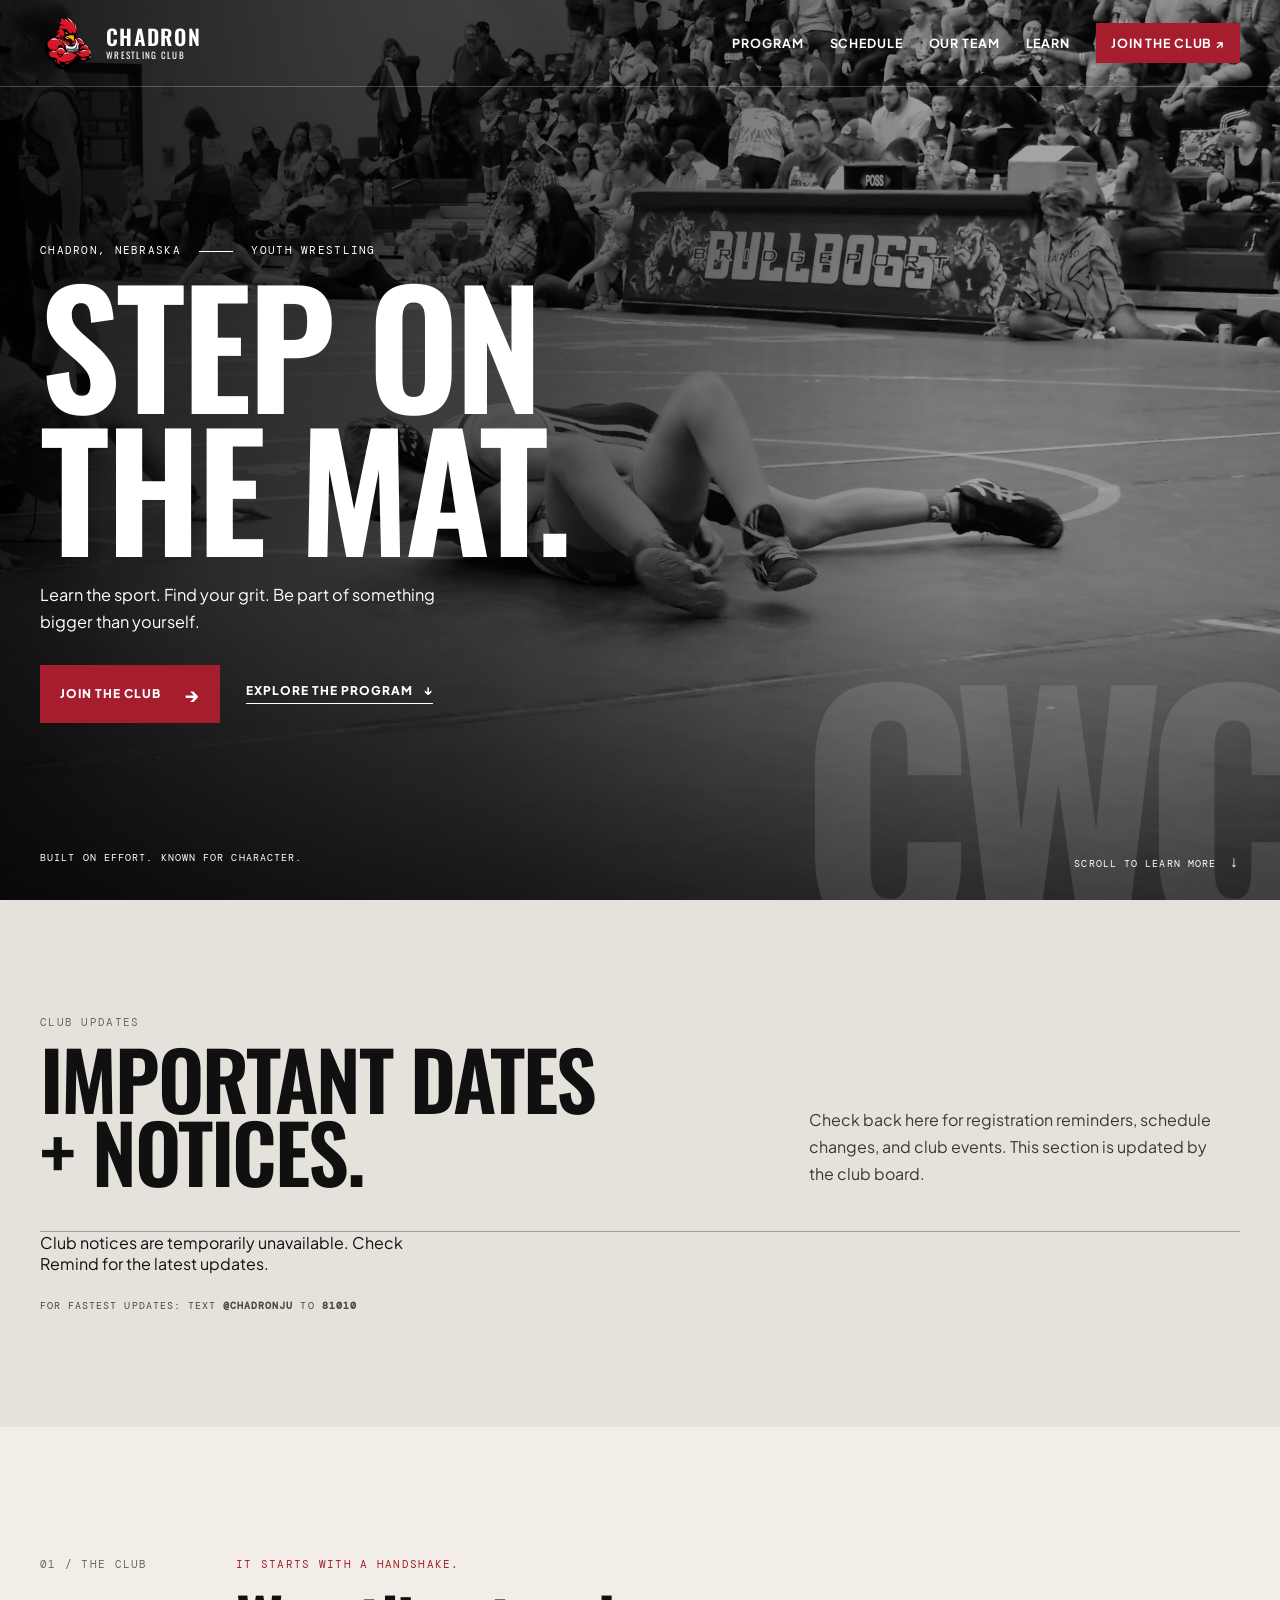
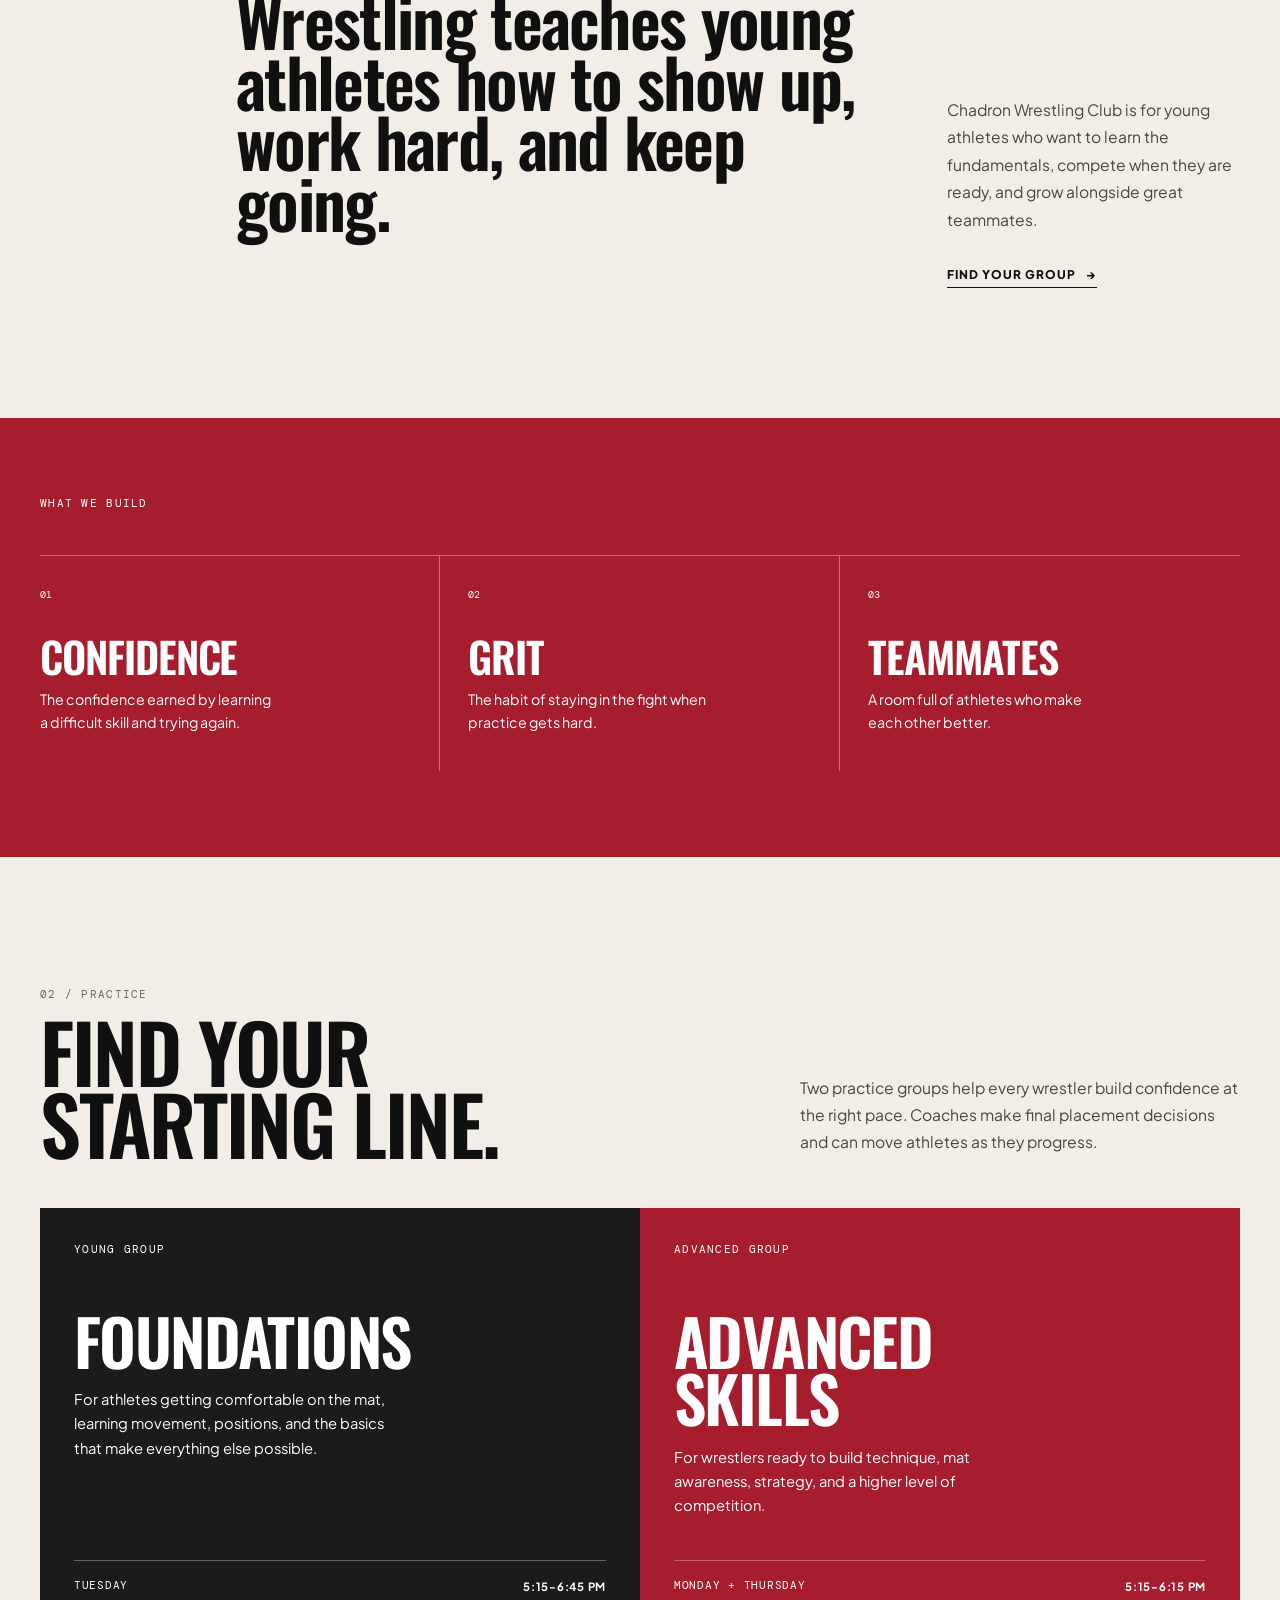
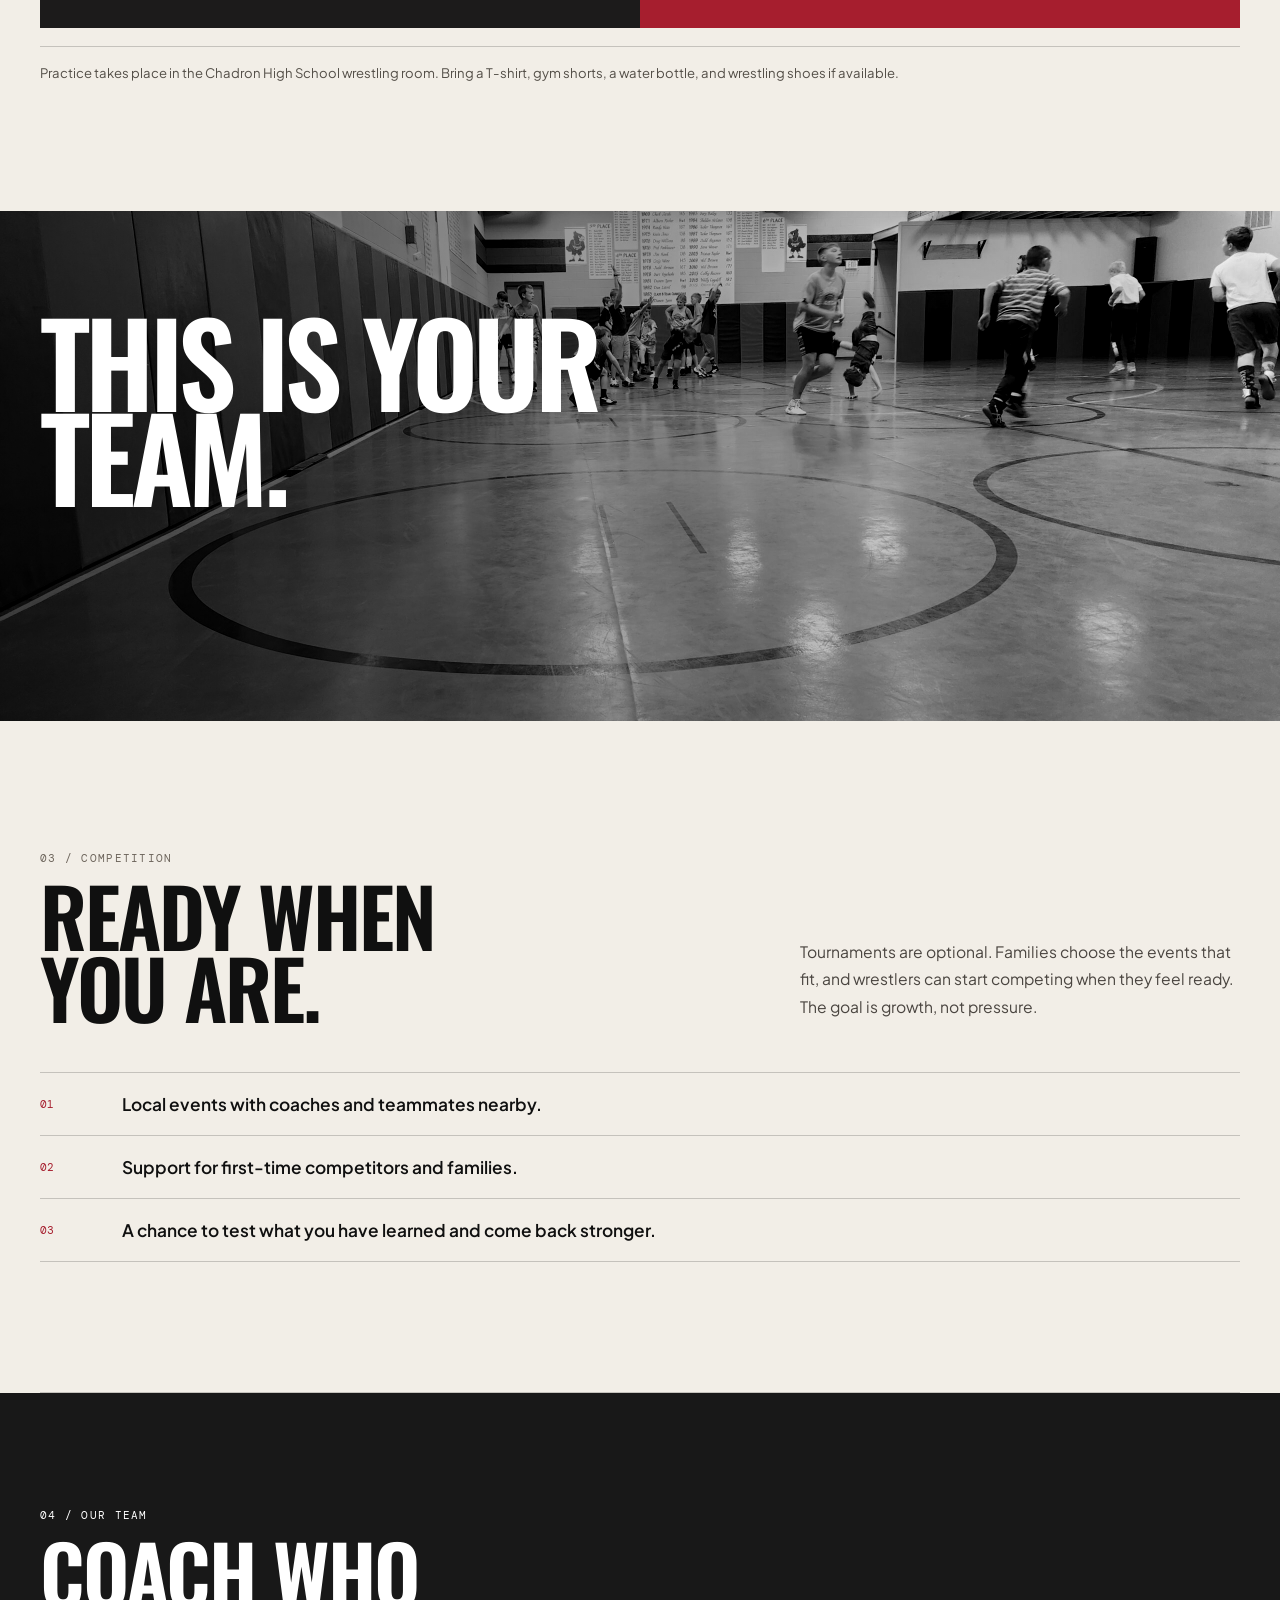
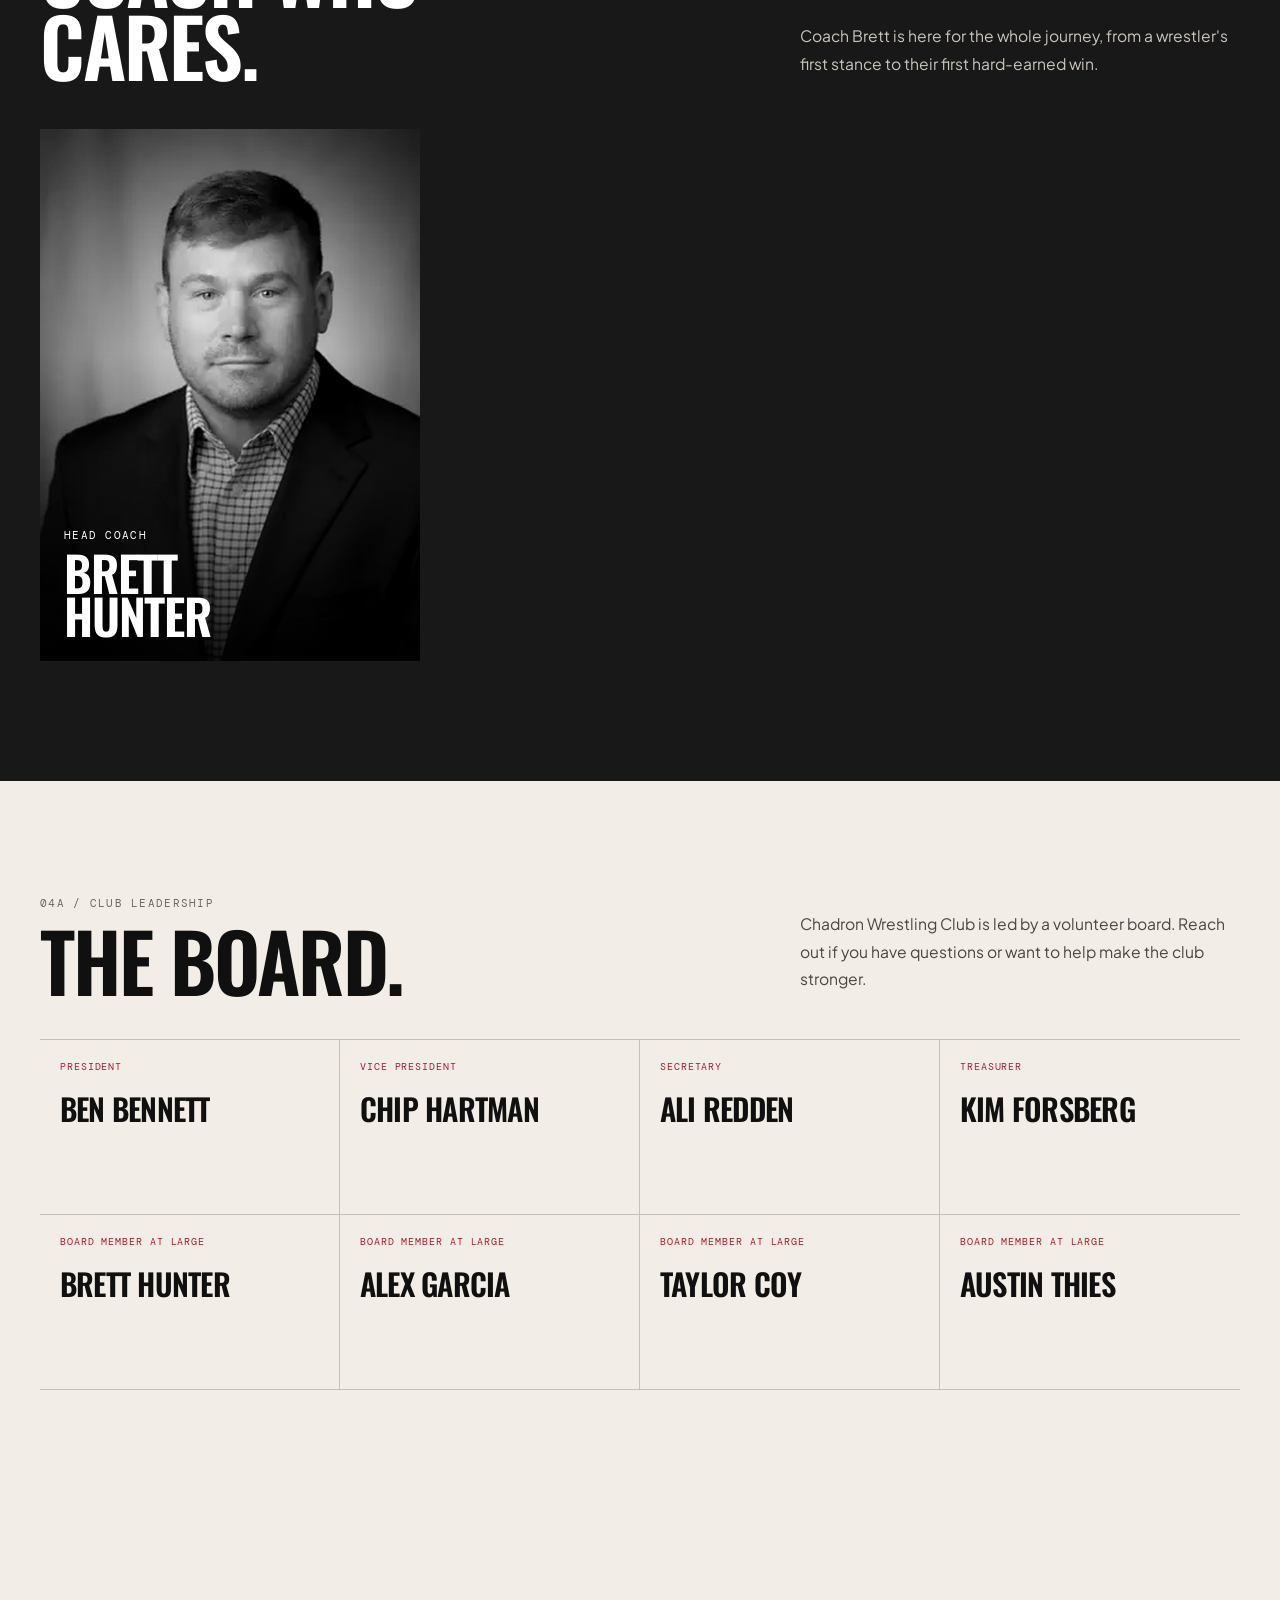
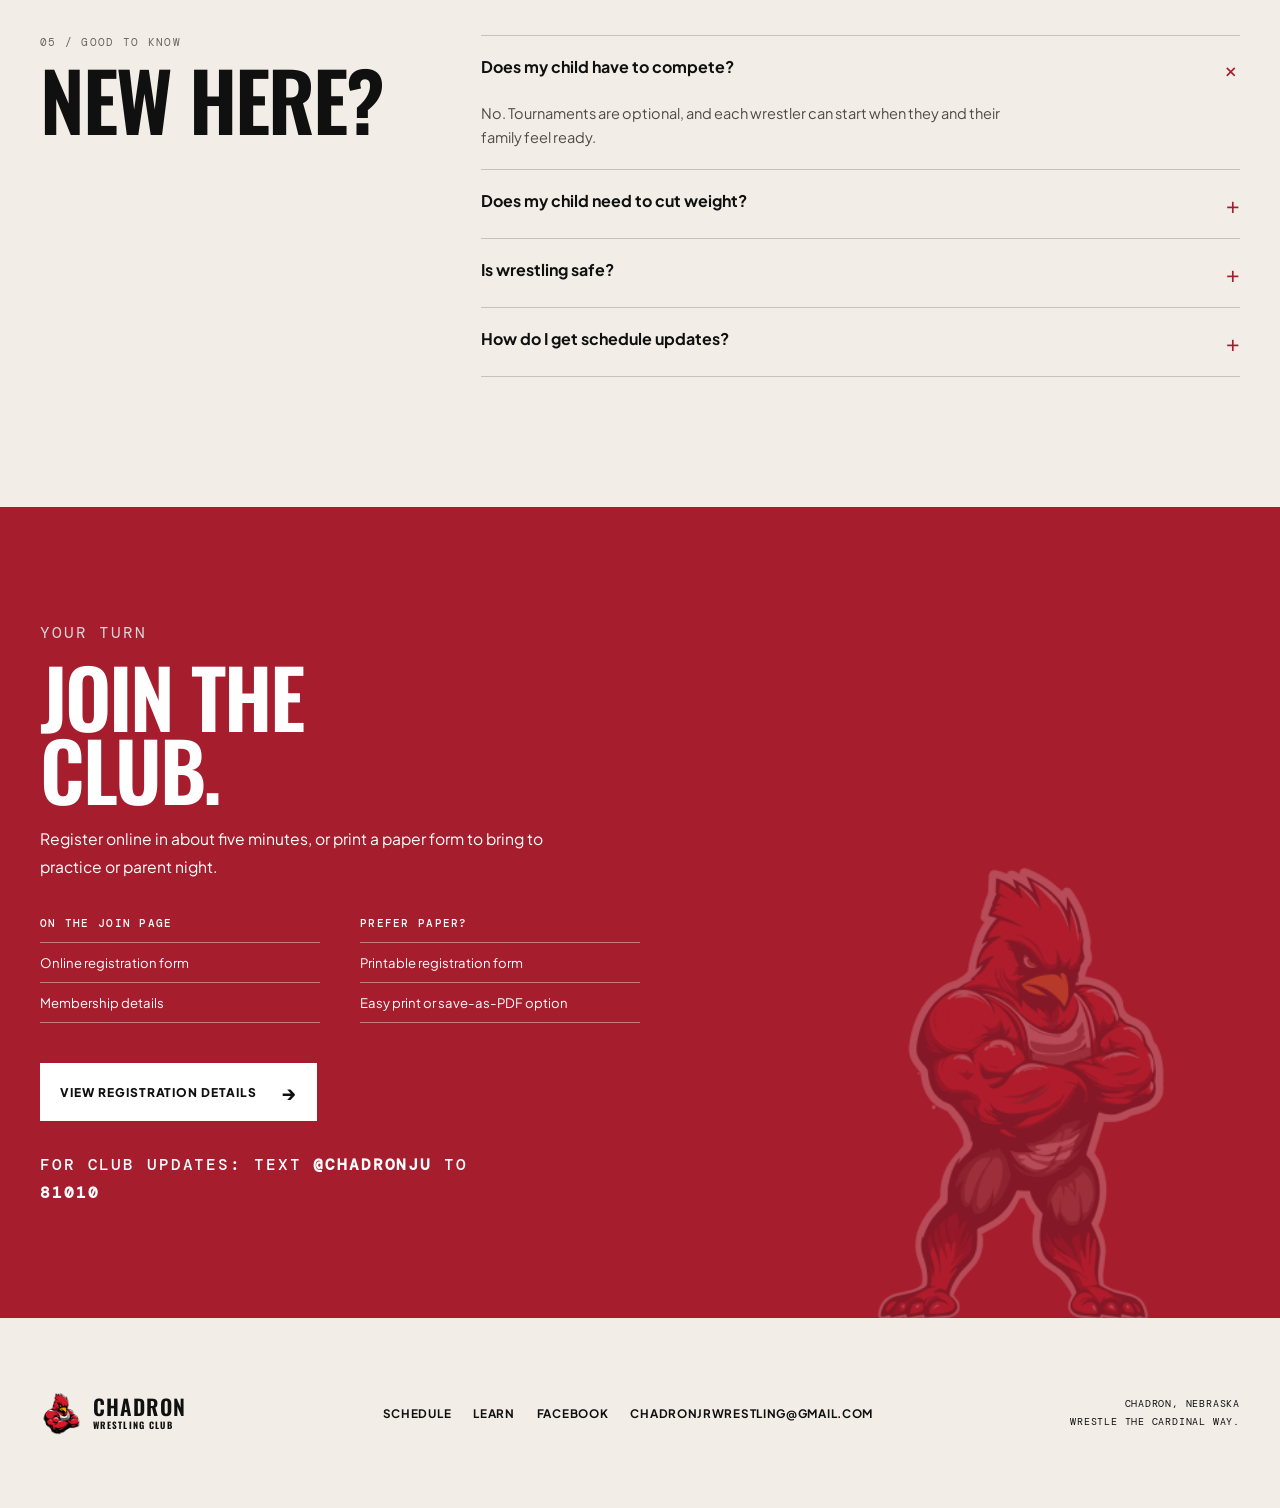
==== commit 3d969c06: "Add files via upload" ====
--- a/index.html
+++ b/index.html
@@ -1,6 +1,16 @@
 <!doctype html>
 <html lang="en">
 <head>
+<!-- Google tag (gtag.js) -->
+<script async src="https://www.googletagmanager.com/gtag/js?id=G-H6E3FDZM1X"></script>
+<script>
+  window.dataLayer = window.dataLayer || [];
+  function gtag(){dataLayer.push(arguments);}
+  gtag('js', new Date());
+
+  gtag('config', 'G-H6E3FDZM1X');
+</script>
+
   <meta charset="utf-8"><link rel="icon" href="favicon.ico?v=2">
   <meta name="viewport" content="width=device-width, initial-scale=1">
   <title>Chadron Wrestling Club | Chadron, Nebraska</title>
@@ -16,7 +26,7 @@
     <nav class="nav">
       <a class="brand" href="#top" aria-label="Chadron Wrestling Club home"><img src="assets/images/cardinal-icon.png" alt=""><span><b>CHADRON</b><small>WRESTLING CLUB</small></span></a>
       <button class="nav-toggle" type="button" aria-expanded="false" aria-controls="nav-links" aria-label="Open navigation"><span></span><span></span><span></span></button>
-      <div class="nav-links" id="nav-links"><a href="#program">Program</a><a href="calendar.html">Calendar</a><a href="#team">Our Team</a><a href="learn.html">Learn</a><a class="nav-cta" href="join.html">Join the Club <span aria-hidden="true">↗</span></a></div>
+      <div class="nav-links" id="nav-links"><a href="#program">Program</a><a href="calendar.html">Schedule</a><a href="#team">Our Team</a><a href="learn.html">Learn</a><a class="nav-cta" href="join.html">Join the Club <span aria-hidden="true">↗</span></a></div>
     </nav>
   </header>
   <main id="top">
@@ -33,10 +43,10 @@
     <section class="team-section" id="team"><div class="page-width"><div class="section-intro team-intro"><div><p class="section-tag light-tag">04 / OUR TEAM</p><h2>COACH WHO<br>CARES.</h2></div><p>Coach Brett is here for the whole journey, from a wrestler's first stance to their first hard-earned win.</p></div><div class="coach-grid coach-grid-single"><article class="coach"><img src="assets/images/brett-hunter.png" alt="Brett Hunter"><div><p>HEAD COACH</p><h3>BRETT<br>HUNTER</h3></div></article></div></div></section>
     <section class="board-section"><div class="page-width"><div class="section-intro"><div><p class="section-tag">04A / CLUB LEADERSHIP</p><h2>THE BOARD.</h2></div><p>Chadron Wrestling Club is led by a volunteer board. Reach out if you have questions or want to help make the club stronger.</p></div><div class="board-grid"><article><p>PRESIDENT</p><h3>BEN BENNETT</h3></article><article><p>VICE PRESIDENT</p><h3>CHIP HARTMAN</h3></article><article><p>SECRETARY</p><h3>ALI REDDEN</h3></article><article><p>TREASURER</p><h3>KIM FORSBERG</h3></article><article><p>BOARD MEMBER AT LARGE</p><h3>BRETT HUNTER</h3></article><article><p>BOARD MEMBER AT LARGE</p><h3>ALEX GARCIA</h3></article><article><p>BOARD MEMBER AT LARGE</p><h3>TAYLOR COY</h3></article><article><p>BOARD MEMBER AT LARGE</p><h3>AUSTIN THIES</h3></article></div></div></section>
     <section class="faq-section page-width" id="faq"><div><p class="section-tag">05 / GOOD TO KNOW</p><h2>NEW HERE?</h2></div><div class="faq-list"><details open><summary>Does my child have to compete? <span>+</span></summary><p>No. Tournaments are optional, and each wrestler can start when they and their family feel ready.</p></details><details><summary>Does my child need to cut weight? <span>+</span></summary><p>No. The club does not encourage children to maintain a particular weight.</p></details><details><summary>Is wrestling safe? <span>+</span></summary><p>Like every physical sport, wrestling carries some risk. It is built around coaching, rules, and safe technique.</p></details><details><summary>How do I get schedule updates? <span>+</span></summary><p>Join Remind by texting <strong>@chadronju</strong> to <strong>81010</strong> for practice and event updates.</p></details></div></section>
-    <section class="join-section" id="join"><div class="join-art" aria-hidden="true"><img src="assets/images/cardinal-vector.png" alt=""></div><div class="join-copy page-width"><p class="section-tag">YOUR TURN</p><h2>JOIN THE<br>CLUB.</h2><p class="join-lede">Get the full registration details, see what club membership includes, and print the form to bring to practice or registration night.</p><div class="join-grid"><div><p class="join-label">ON THE JOIN PAGE</p><ul><li>Current registration guidance</li><li>Membership details</li></ul></div><div><p class="join-label">READY TO PRINT?</p><ul><li>Printable registration form</li><li>Easy print or save-as-PDF option</li></ul></div></div><a class="button button-dark" href="join.html">View registration details <span aria-hidden="true">→</span></a><p class="remind">FOR CLUB UPDATES: TEXT <strong>@CHADRONJU</strong> TO <strong>81010</strong></p></div></section>
+    <section class="join-section" id="join"><div class="join-art" aria-hidden="true"><img src="assets/images/cardinal-vector.png" alt=""></div><div class="join-copy page-width"><p class="section-tag">YOUR TURN</p><h2>JOIN THE<br>CLUB.</h2><p class="join-lede">Register online in about five minutes, or print a paper form to bring to practice or parent night.</p><div class="join-grid"><div><p class="join-label">ON THE JOIN PAGE</p><ul><li>Online registration form</li><li>Membership details</li></ul></div><div><p class="join-label">PREFER PAPER?</p><ul><li>Printable registration form</li><li>Easy print or save-as-PDF option</li></ul></div></div><a class="button button-dark" href="join.html">View registration details <span aria-hidden="true">→</span></a><p class="remind">FOR CLUB UPDATES: TEXT <strong>@CHADRONJU</strong> TO <strong>81010</strong></p></div></section>
     <section class="notices-section" id="notices"><div class="page-width"><div class="notices-heading"><div><p class="section-tag">CLUB UPDATES</p><h2>IMPORTANT DATES<br>+ NOTICES.</h2></div><p>Check back here for registration reminders, schedule changes, and club events. This section is updated by the club board.</p></div><div class="notice-list" id="notice-list" aria-live="polite"><p class="notice-loading">Loading club updates...</p></div><p class="notices-remind">FOR FASTEST UPDATES: TEXT <strong>@CHADRONJU</strong> TO <strong>81010</strong></p></div></section>
   </main>
-  <footer class="site-footer page-width"><a class="brand footer-brand" href="#top"><img src="assets/images/cardinal-icon.png" alt=""><span><b>CHADRON</b><small>WRESTLING CLUB</small></span></a><div><a href="calendar.html">Calendar</a><a href="learn.html">Learn</a><a href="https://www.facebook.com/chadronjuniorwrestling">Facebook</a><a href="mailto:chadronjrwrestling@gmail.com">chadronjrwrestling@gmail.com</a></div><p>CHADRON, NEBRASKA<br>WRESTLE THE CARDINAL WAY.</p></footer>
+  <footer class="site-footer page-width"><a class="brand footer-brand" href="#top"><img src="assets/images/cardinal-icon.png" alt=""><span><b>CHADRON</b><small>WRESTLING CLUB</small></span></a><div><a href="calendar.html">Schedule</a><a href="learn.html">Learn</a><a href="https://www.facebook.com/chadronjuniorwrestling">Facebook</a><a href="mailto:chadronjrwrestling@gmail.com">chadronjrwrestling@gmail.com</a></div><p>CHADRON, NEBRASKA<br>WRESTLE THE CARDINAL WAY.</p></footer>
   <script src="script.js"></script>
 </body>
 </html>
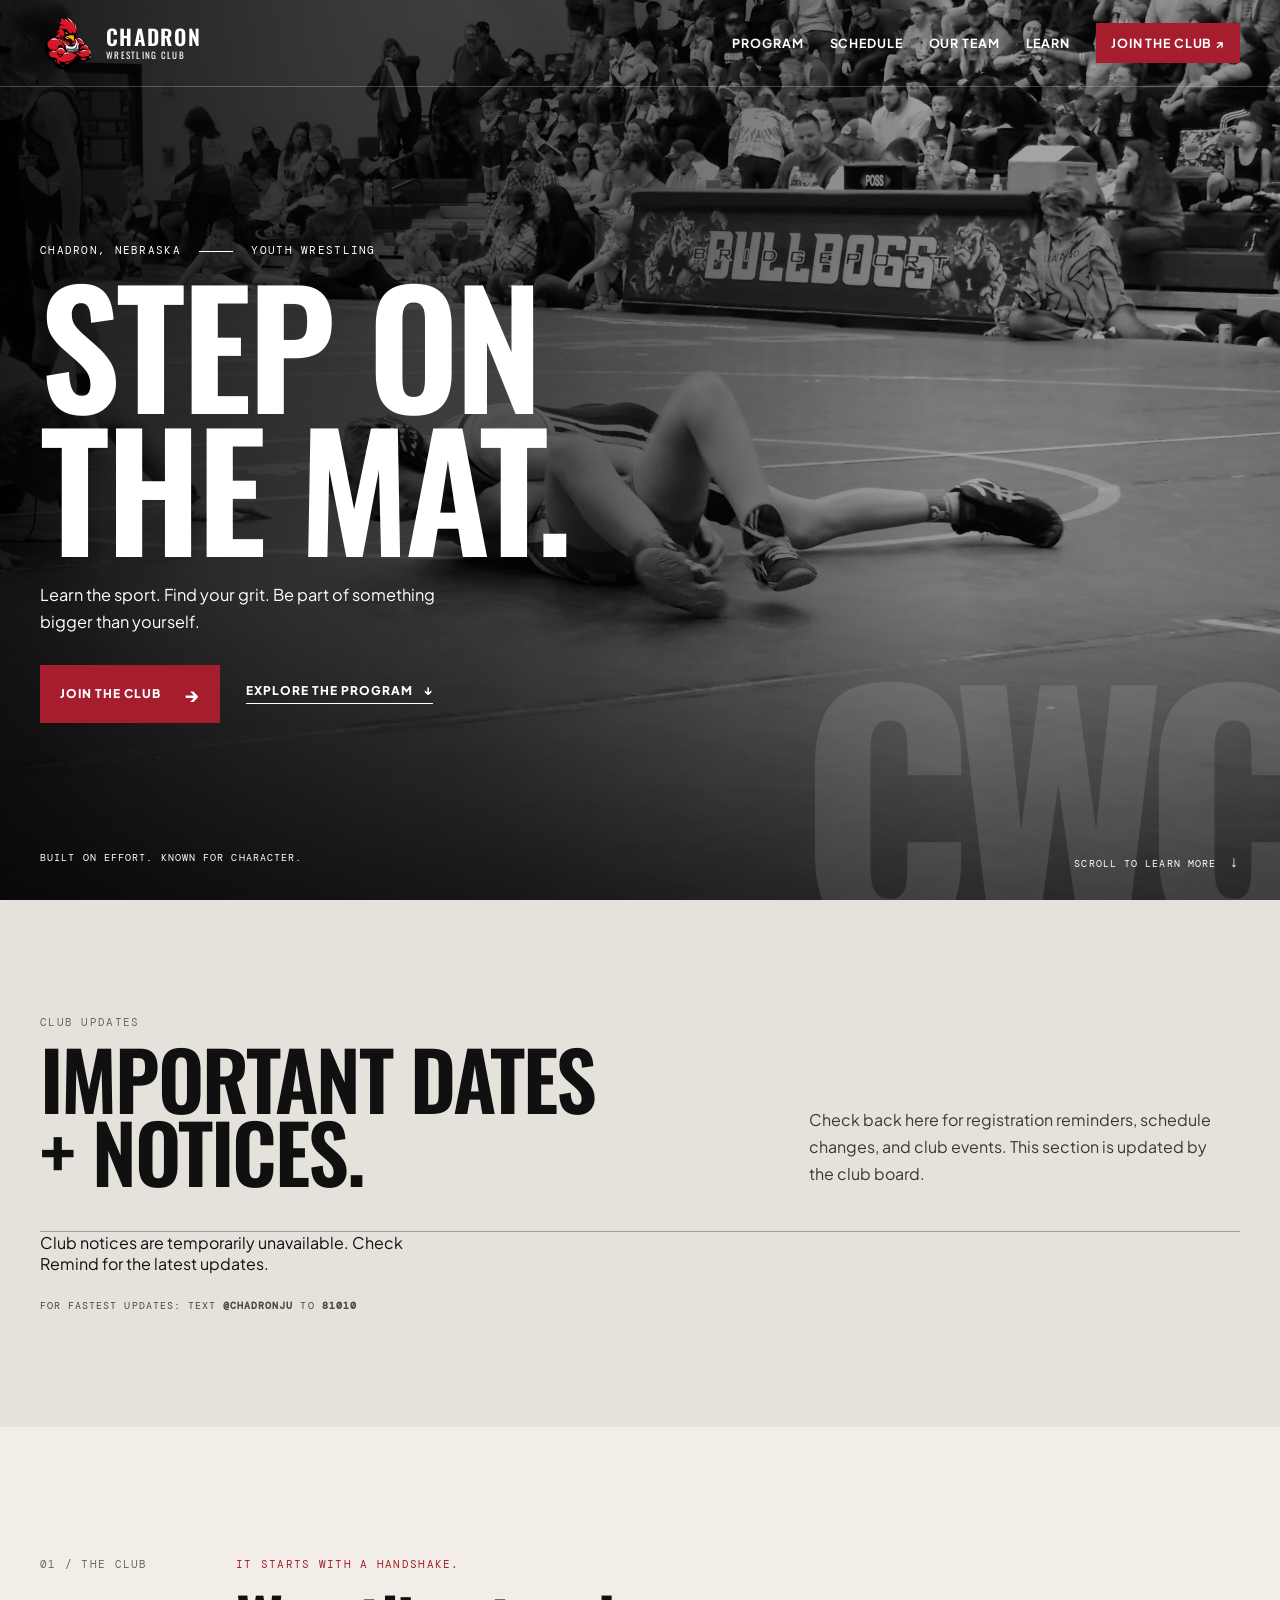
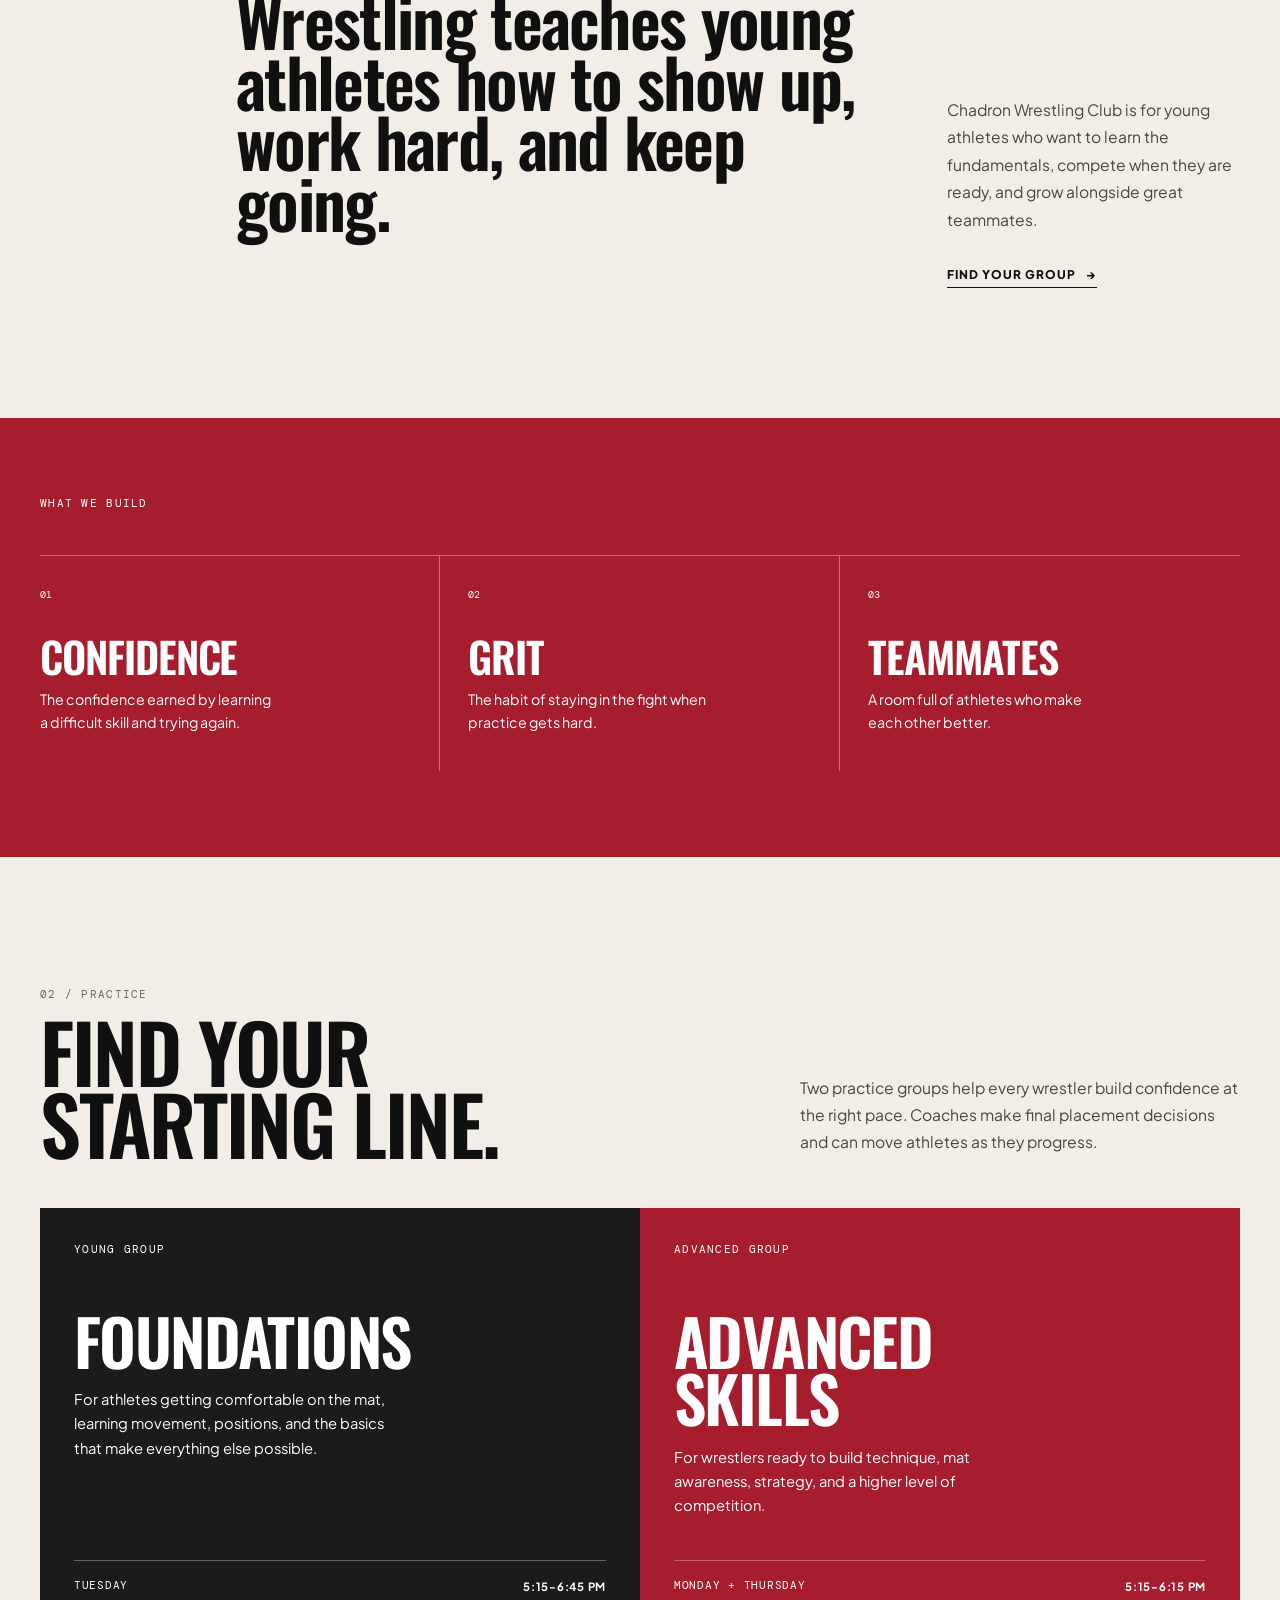
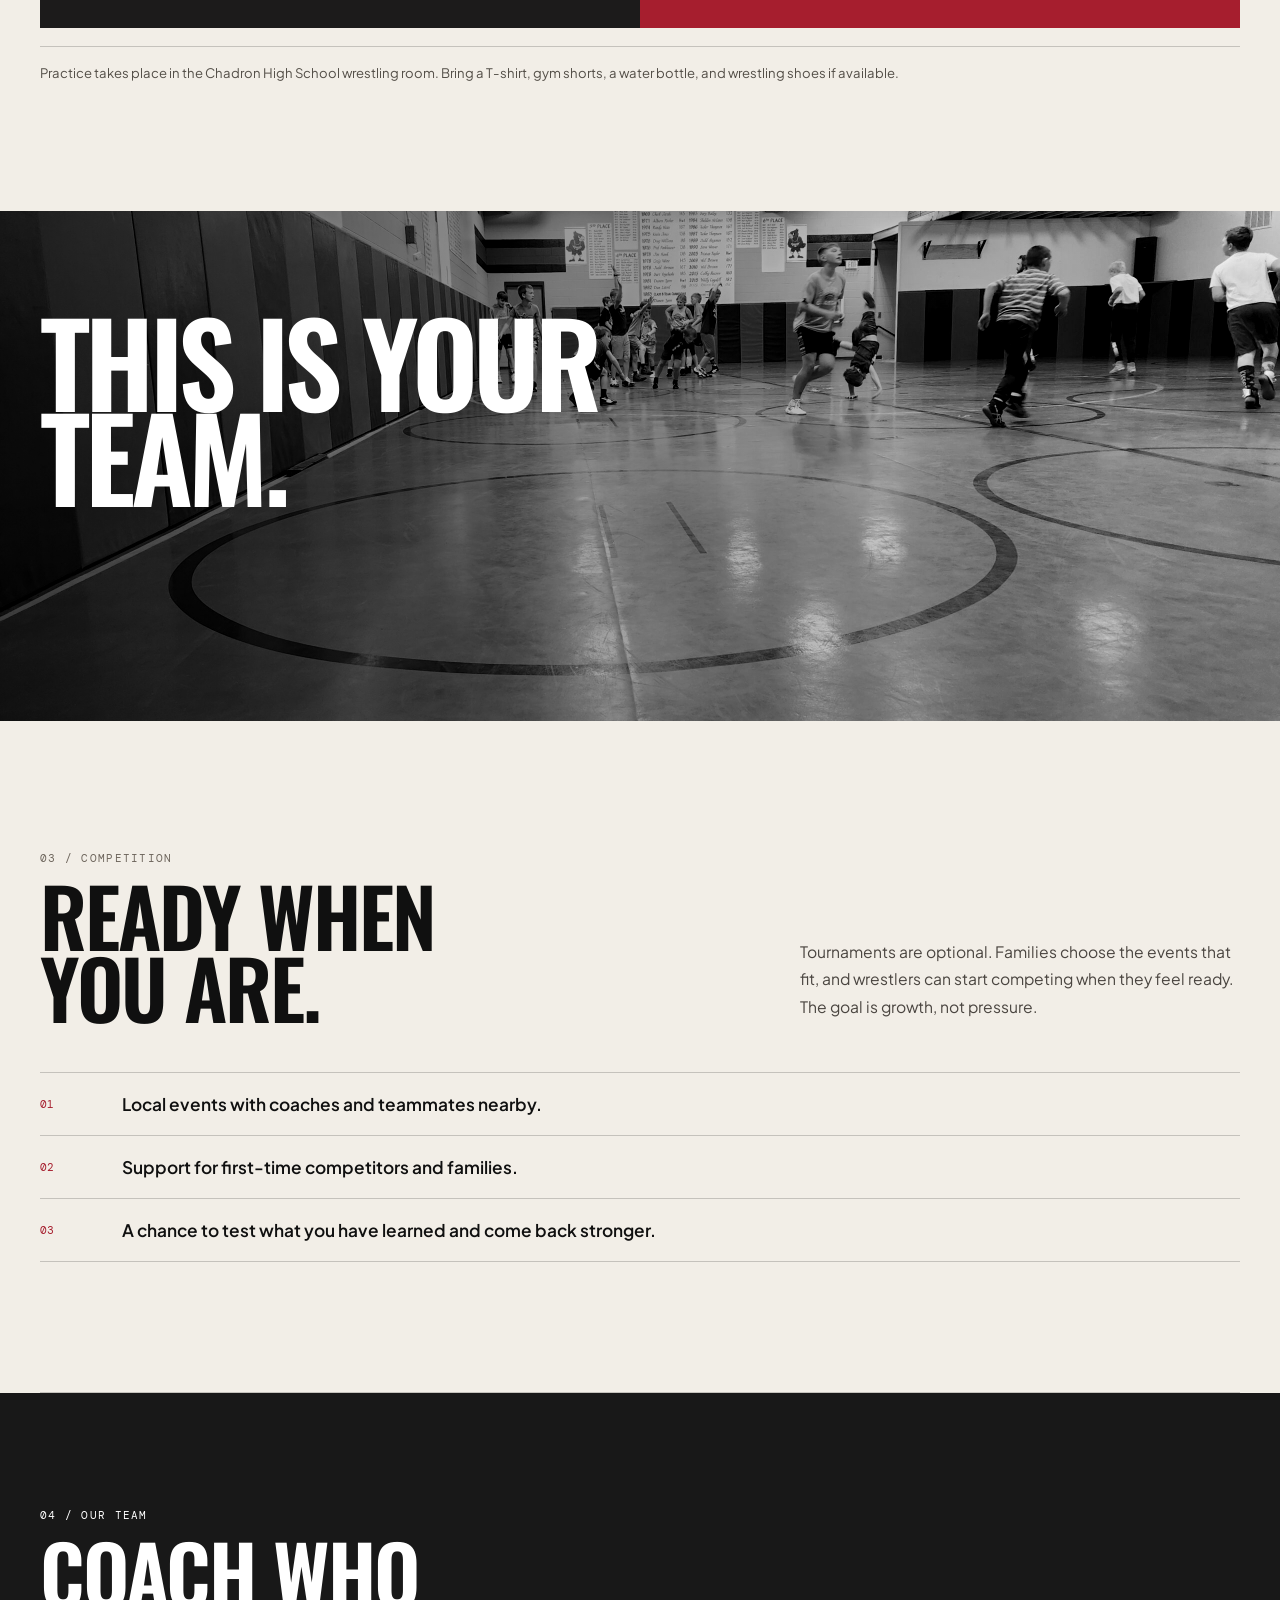
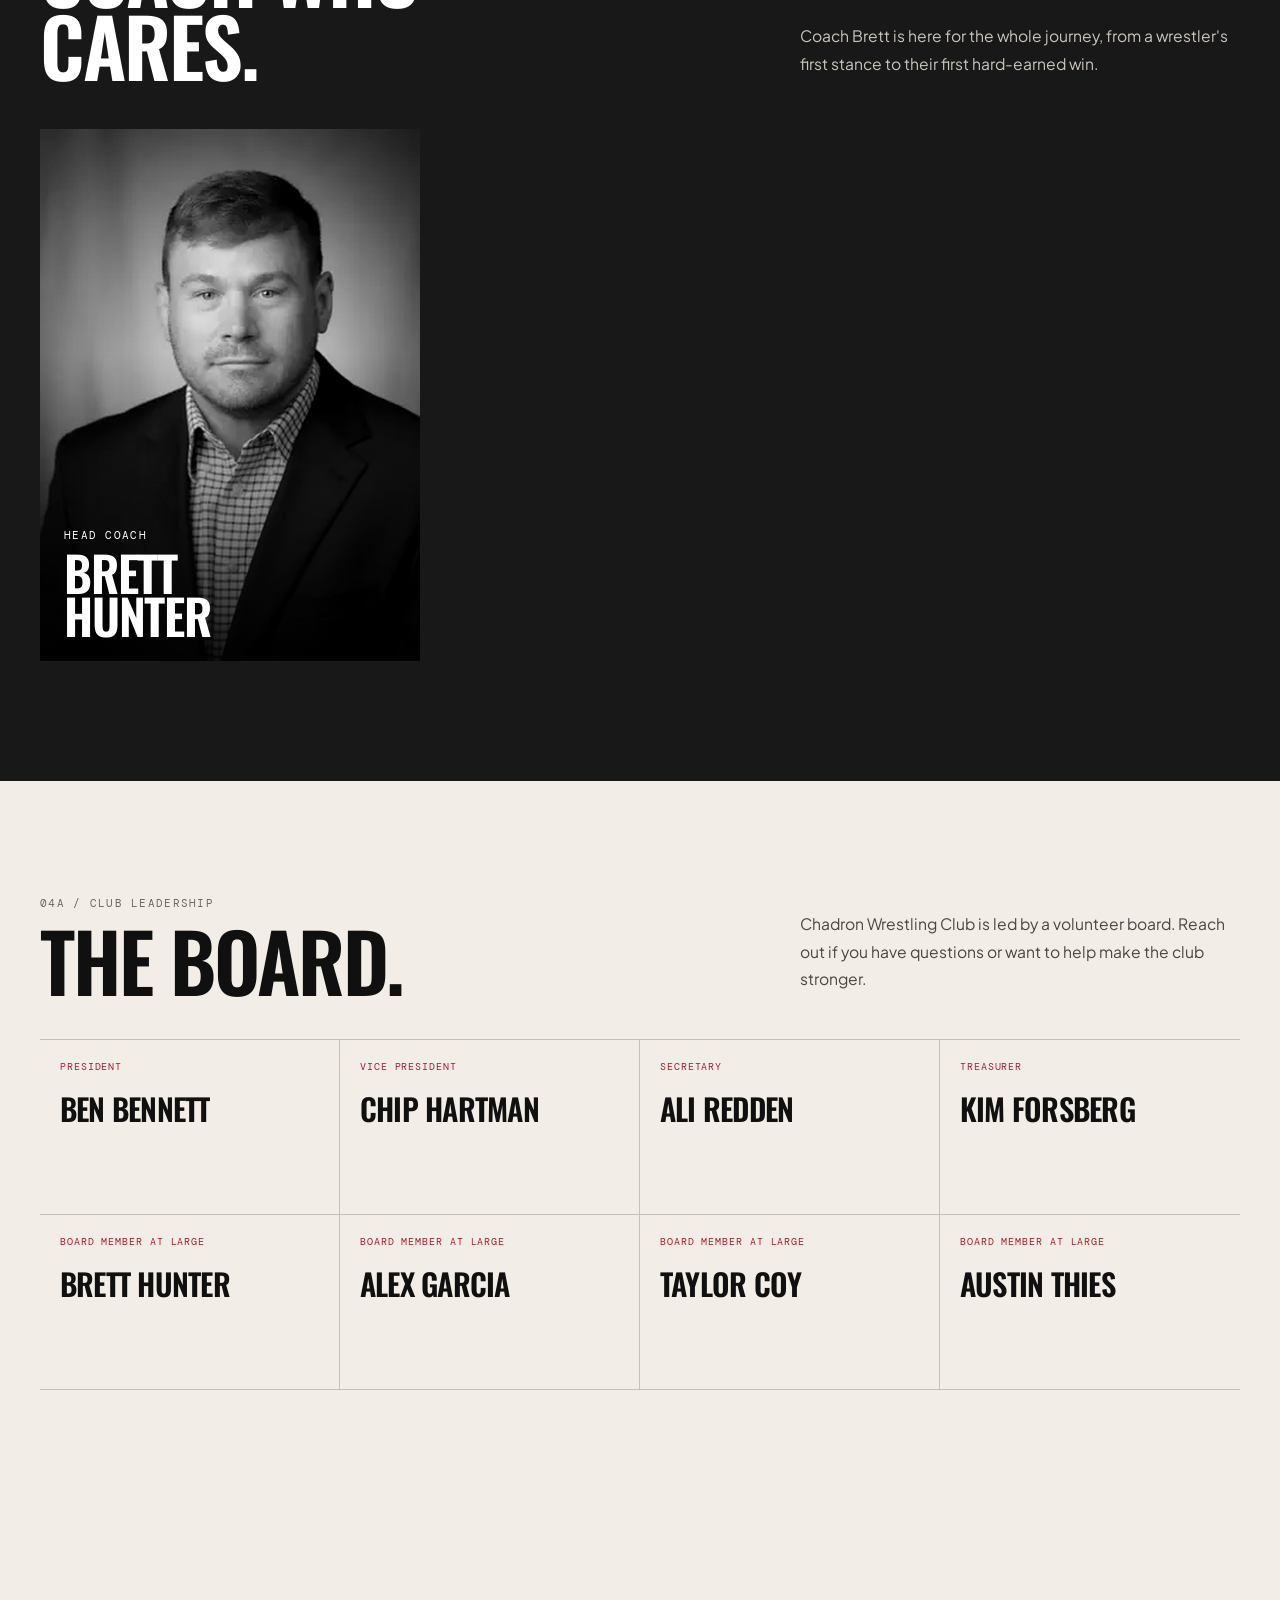
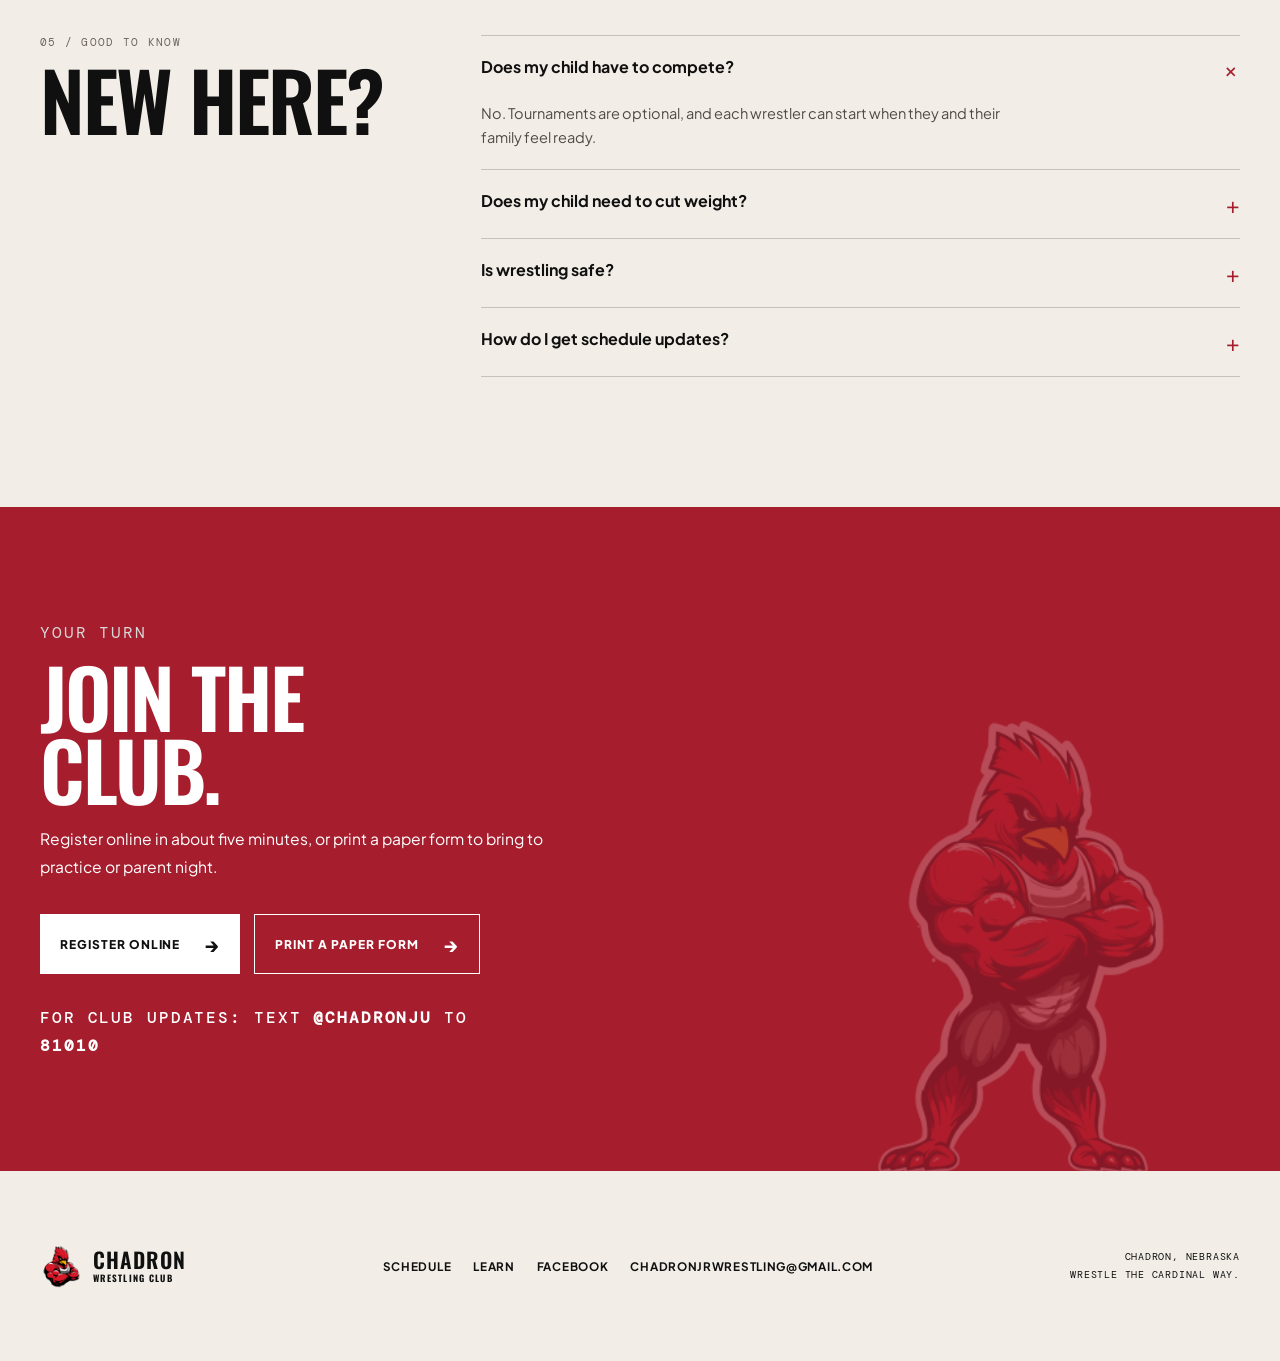
==== commit cf451117: "Add files via upload" ====
--- a/index.html
+++ b/index.html
@@ -43,7 +43,7 @@
     <section class="team-section" id="team"><div class="page-width"><div class="section-intro team-intro"><div><p class="section-tag light-tag">04 / OUR TEAM</p><h2>COACH WHO<br>CARES.</h2></div><p>Coach Brett is here for the whole journey, from a wrestler's first stance to their first hard-earned win.</p></div><div class="coach-grid coach-grid-single"><article class="coach"><img src="assets/images/brett-hunter.png" alt="Brett Hunter"><div><p>HEAD COACH</p><h3>BRETT<br>HUNTER</h3></div></article></div></div></section>
     <section class="board-section"><div class="page-width"><div class="section-intro"><div><p class="section-tag">04A / CLUB LEADERSHIP</p><h2>THE BOARD.</h2></div><p>Chadron Wrestling Club is led by a volunteer board. Reach out if you have questions or want to help make the club stronger.</p></div><div class="board-grid"><article><p>PRESIDENT</p><h3>BEN BENNETT</h3></article><article><p>VICE PRESIDENT</p><h3>CHIP HARTMAN</h3></article><article><p>SECRETARY</p><h3>ALI REDDEN</h3></article><article><p>TREASURER</p><h3>KIM FORSBERG</h3></article><article><p>BOARD MEMBER AT LARGE</p><h3>BRETT HUNTER</h3></article><article><p>BOARD MEMBER AT LARGE</p><h3>ALEX GARCIA</h3></article><article><p>BOARD MEMBER AT LARGE</p><h3>TAYLOR COY</h3></article><article><p>BOARD MEMBER AT LARGE</p><h3>AUSTIN THIES</h3></article></div></div></section>
     <section class="faq-section page-width" id="faq"><div><p class="section-tag">05 / GOOD TO KNOW</p><h2>NEW HERE?</h2></div><div class="faq-list"><details open><summary>Does my child have to compete? <span>+</span></summary><p>No. Tournaments are optional, and each wrestler can start when they and their family feel ready.</p></details><details><summary>Does my child need to cut weight? <span>+</span></summary><p>No. The club does not encourage children to maintain a particular weight.</p></details><details><summary>Is wrestling safe? <span>+</span></summary><p>Like every physical sport, wrestling carries some risk. It is built around coaching, rules, and safe technique.</p></details><details><summary>How do I get schedule updates? <span>+</span></summary><p>Join Remind by texting <strong>@chadronju</strong> to <strong>81010</strong> for practice and event updates.</p></details></div></section>
-    <section class="join-section" id="join"><div class="join-art" aria-hidden="true"><img src="assets/images/cardinal-vector.png" alt=""></div><div class="join-copy page-width"><p class="section-tag">YOUR TURN</p><h2>JOIN THE<br>CLUB.</h2><p class="join-lede">Register online in about five minutes, or print a paper form to bring to practice or parent night.</p><div class="join-grid"><div><p class="join-label">ON THE JOIN PAGE</p><ul><li>Online registration form</li><li>Membership details</li></ul></div><div><p class="join-label">PREFER PAPER?</p><ul><li>Printable registration form</li><li>Easy print or save-as-PDF option</li></ul></div></div><a class="button button-dark" href="join.html">View registration details <span aria-hidden="true">→</span></a><p class="remind">FOR CLUB UPDATES: TEXT <strong>@CHADRONJU</strong> TO <strong>81010</strong></p></div></section>
+    <section class="join-section" id="join"><div class="join-art" aria-hidden="true"><img src="assets/images/cardinal-vector.png" alt=""></div><div class="join-copy page-width"><p class="section-tag">YOUR TURN</p><h2>JOIN THE<br>CLUB.</h2><p class="join-lede">Register online in about five minutes, or print a paper form to bring to practice or parent night.</p><div class="join-buttons" style="display:flex;flex-wrap:wrap;gap:14px;margin:34px 0 30px"><a class="button button-dark" style="margin:0" href="https://forms.gle/x9qG11mkEsdDzZZB7" target="_blank" rel="noopener">Register online <span aria-hidden="true">→</span></a><a class="button" style="margin:0;color:#fff;border:1.5px solid #fff" href="registration-form.html">Print a paper form <span aria-hidden="true">→</span></a></div><p class="remind">FOR CLUB UPDATES: TEXT <strong>@CHADRONJU</strong> TO <strong>81010</strong></p></div></section>
     <section class="notices-section" id="notices"><div class="page-width"><div class="notices-heading"><div><p class="section-tag">CLUB UPDATES</p><h2>IMPORTANT DATES<br>+ NOTICES.</h2></div><p>Check back here for registration reminders, schedule changes, and club events. This section is updated by the club board.</p></div><div class="notice-list" id="notice-list" aria-live="polite"><p class="notice-loading">Loading club updates...</p></div><p class="notices-remind">FOR FASTEST UPDATES: TEXT <strong>@CHADRONJU</strong> TO <strong>81010</strong></p></div></section>
   </main>
   <footer class="site-footer page-width"><a class="brand footer-brand" href="#top"><img src="assets/images/cardinal-icon.png" alt=""><span><b>CHADRON</b><small>WRESTLING CLUB</small></span></a><div><a href="calendar.html">Schedule</a><a href="learn.html">Learn</a><a href="https://www.facebook.com/chadronjuniorwrestling">Facebook</a><a href="mailto:chadronjrwrestling@gmail.com">chadronjrwrestling@gmail.com</a></div><p>CHADRON, NEBRASKA<br>WRESTLE THE CARDINAL WAY.</p></footer>
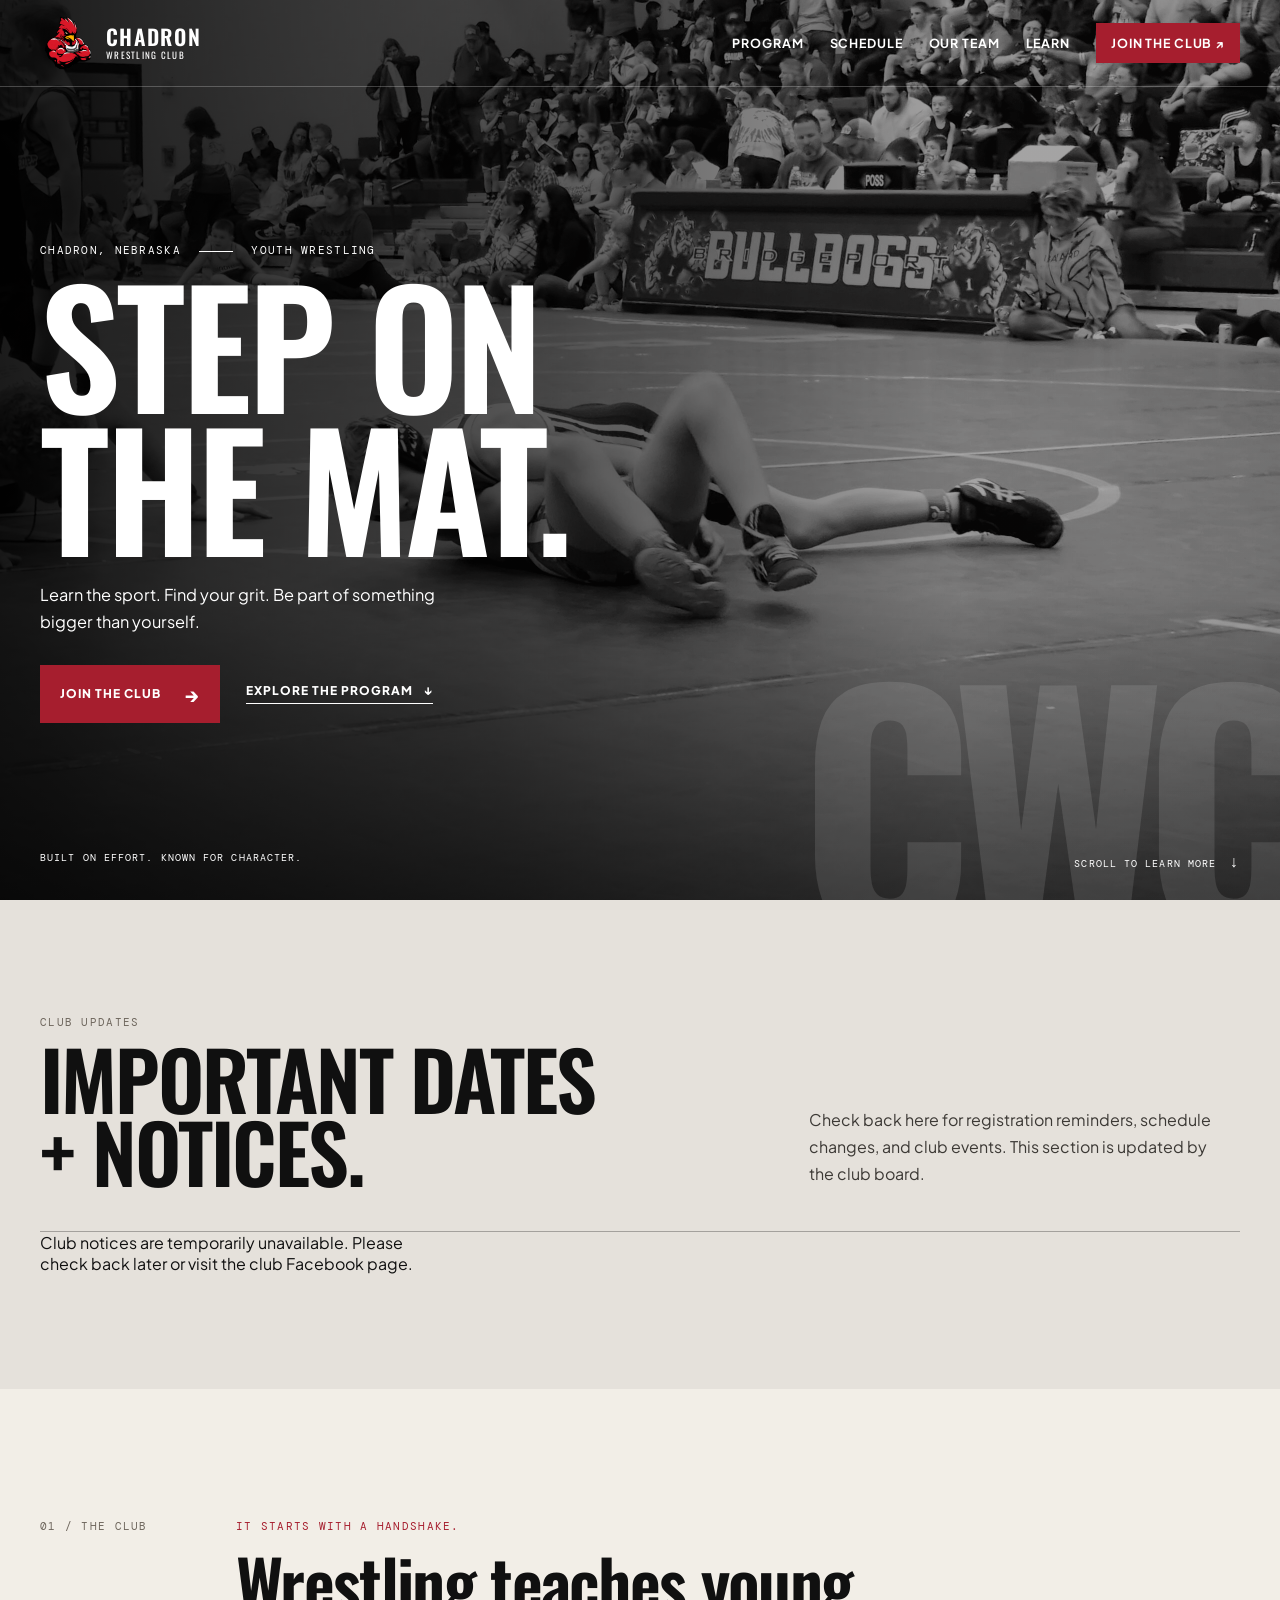
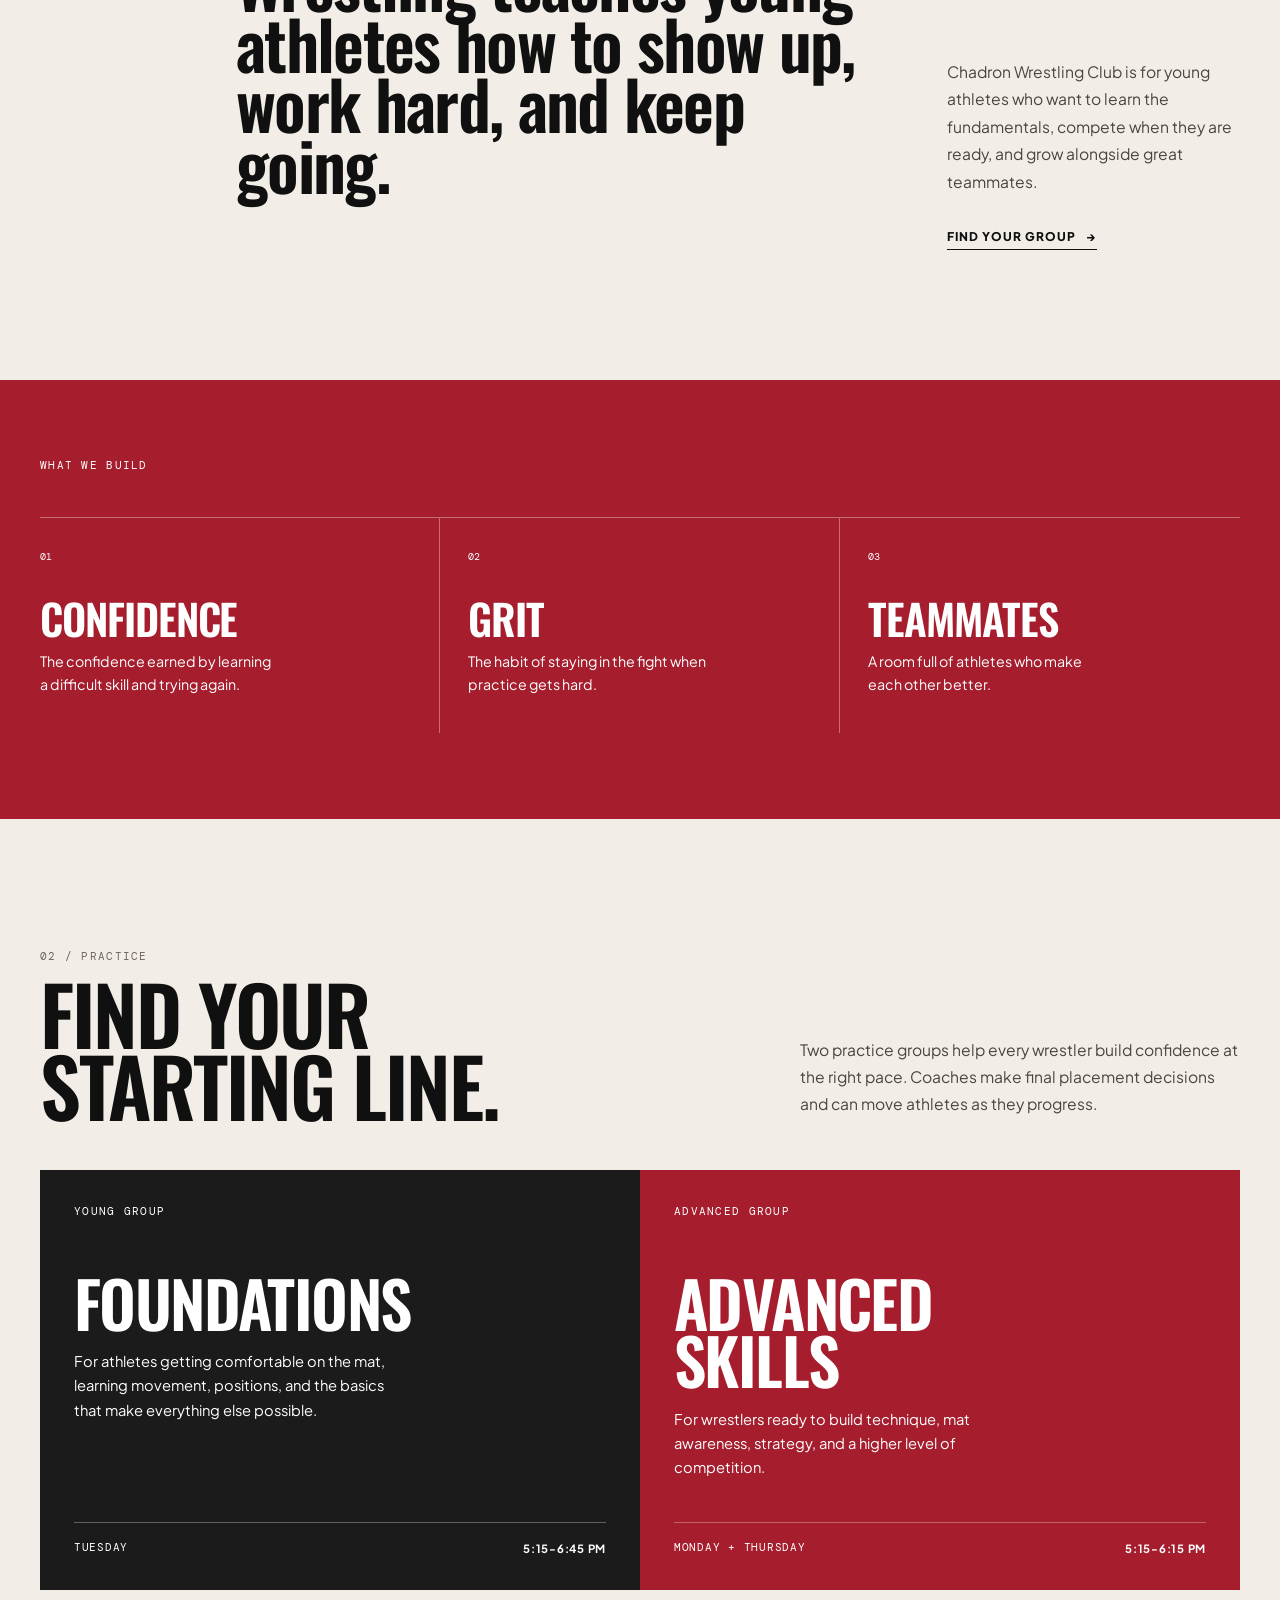
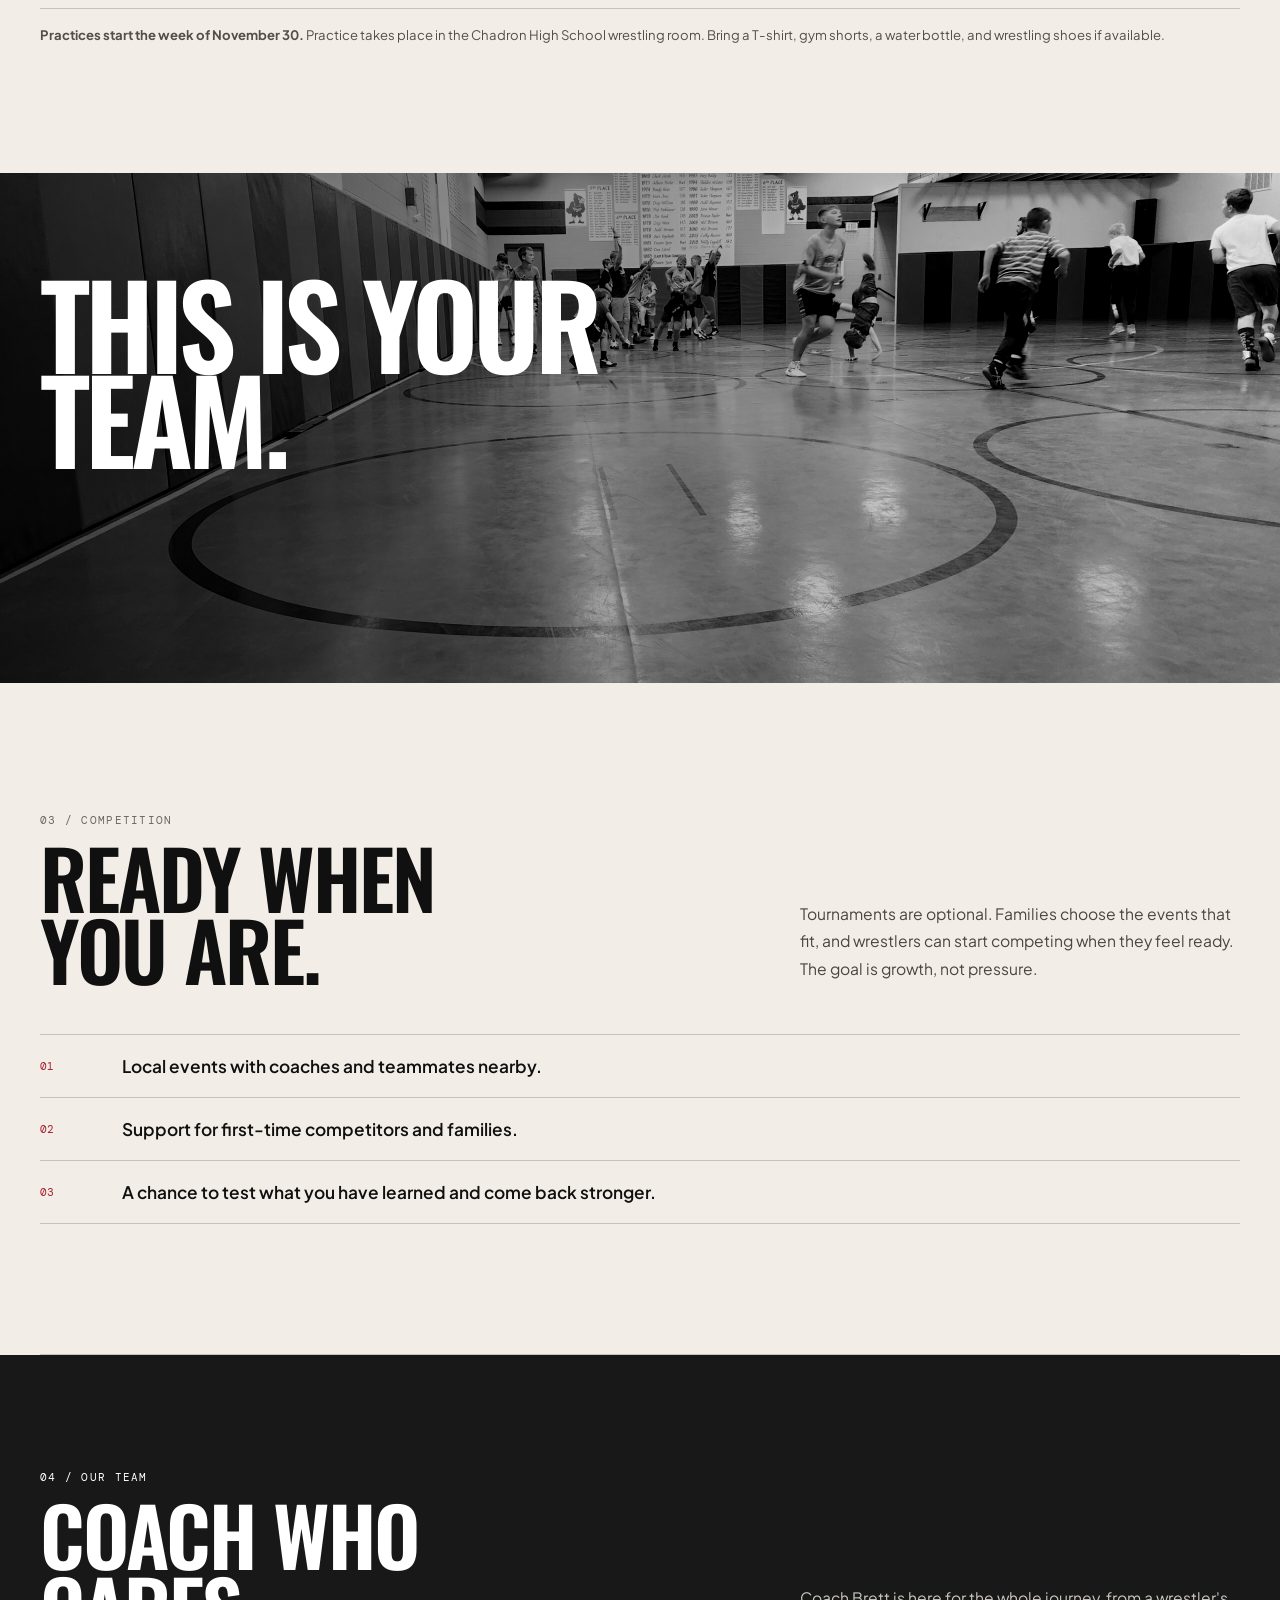
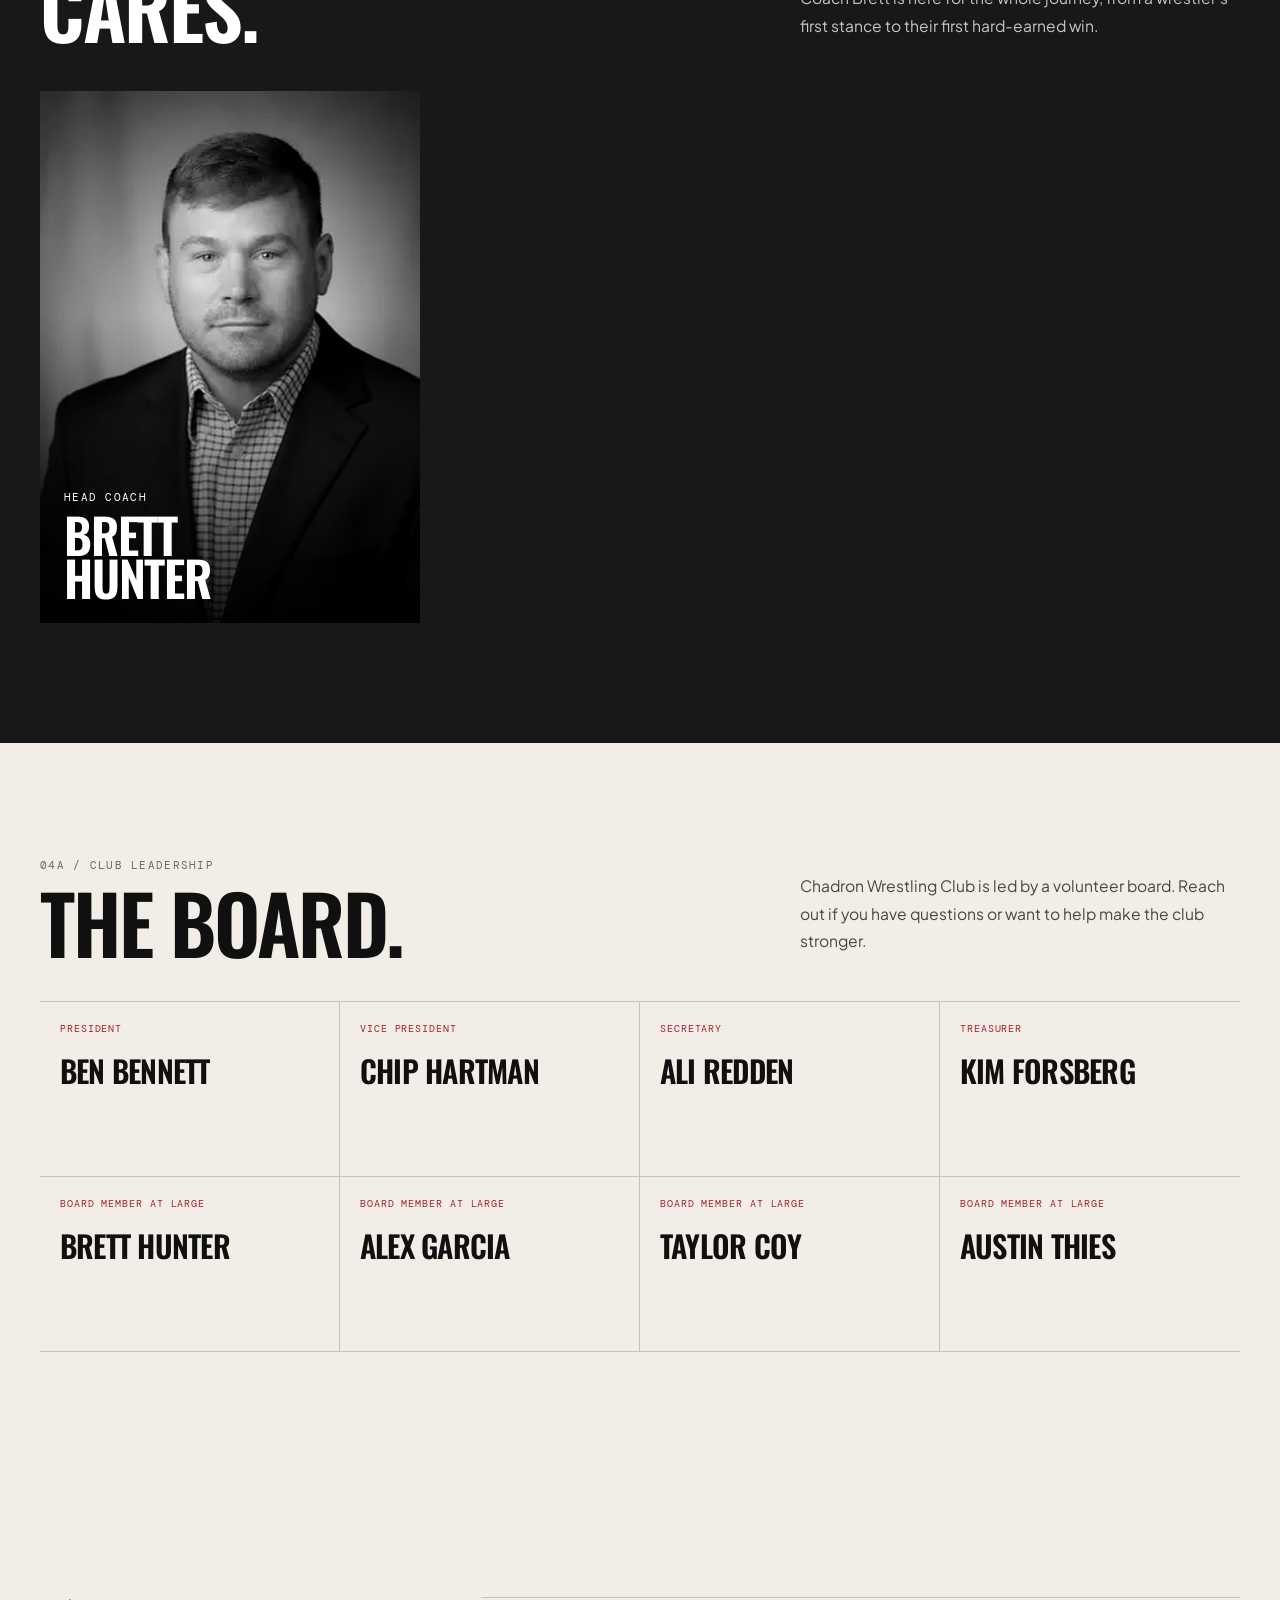
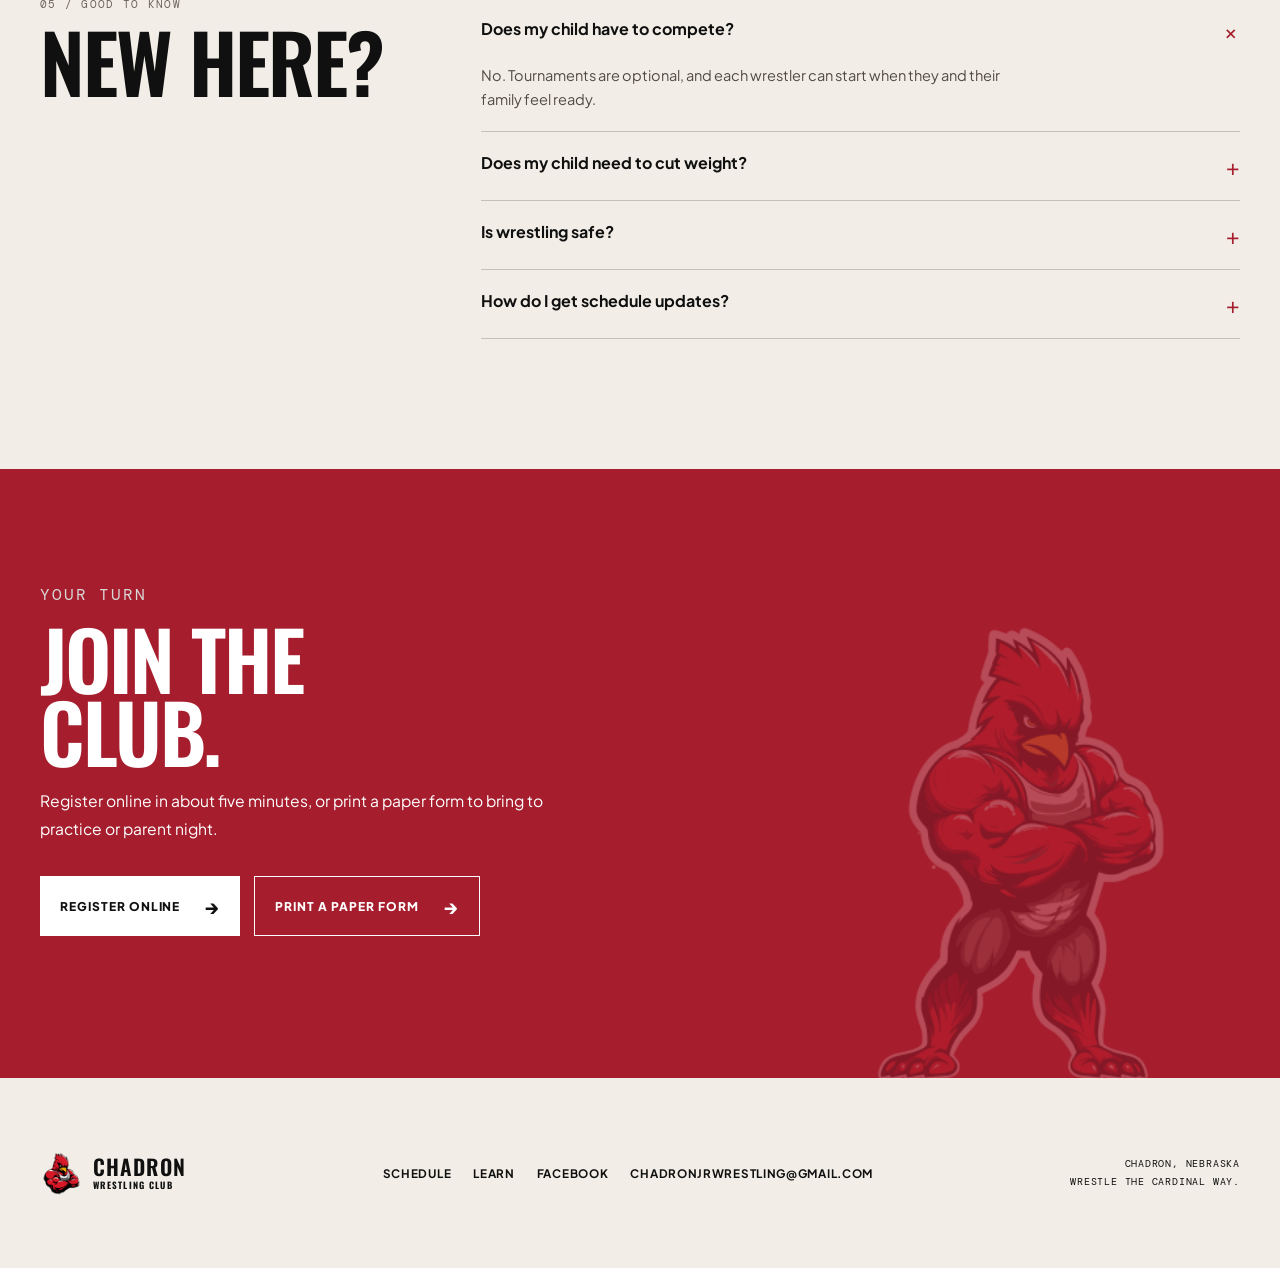
==== commit 87469e27: "Add files via upload" ====
--- a/index.html
+++ b/index.html
@@ -37,14 +37,14 @@
     </section>
     <section class="manifesto page-width" id="program"><div class="section-tag">01 / THE CLUB</div><div class="manifesto-copy"><p class="overline">IT STARTS WITH A HANDSHAKE.</p><h2>Wrestling teaches young athletes how to show up, work hard, and keep going.</h2></div><div class="manifesto-detail"><p>Chadron Wrestling Club is for young athletes who want to learn the fundamentals, compete when they are ready, and grow alongside great teammates.</p><a class="text-link" href="#practice">Find your group <span aria-hidden="true">→</span></a></div></section>
     <section class="values"><div class="page-width"><p class="section-tag light-tag">WHAT WE BUILD</p><div class="values-grid"><article><span>01</span><h3>CONFIDENCE</h3><p>The confidence earned by learning a difficult skill and trying again.</p></article><article><span>02</span><h3>GRIT</h3><p>The habit of staying in the fight when practice gets hard.</p></article><article><span>03</span><h3>TEAMMATES</h3><p>A room full of athletes who make each other better.</p></article></div></div></section>
-    <section class="practice-section page-width" id="practice"><div class="section-intro"><div><p class="section-tag">02 / PRACTICE</p><h2>FIND YOUR<br>STARTING LINE.</h2></div><p>Two practice groups help every wrestler build confidence at the right pace. Coaches make final placement decisions and can move athletes as they progress.</p></div><div class="program-grid"><article class="program-card foundations"><p class="program-number">YOUNG GROUP</p><h3>FOUNDATIONS</h3><p class="program-desc">For athletes getting comfortable on the mat, learning movement, positions, and the basics that make everything else possible.</p><div class="program-time"><span>TUESDAY</span><strong>5:15-6:45 PM</strong></div></article><article class="program-card advanced"><p class="program-number">ADVANCED GROUP</p><h3>ADVANCED<br>SKILLS</h3><p class="program-desc">For wrestlers ready to build technique, mat awareness, strategy, and a higher level of competition.</p><div class="program-time"><span>MONDAY + THURSDAY</span><strong>5:15-6:15 PM</strong></div></article></div><p class="practice-note">Practice takes place in the Chadron High School wrestling room. Bring a T-shirt, gym shorts, a water bottle, and wrestling shoes if available.</p></section>
+    <section class="practice-section page-width" id="practice"><div class="section-intro"><div><p class="section-tag">02 / PRACTICE</p><h2>FIND YOUR<br>STARTING LINE.</h2></div><p>Two practice groups help every wrestler build confidence at the right pace. Coaches make final placement decisions and can move athletes as they progress.</p></div><div class="program-grid"><article class="program-card foundations"><p class="program-number">YOUNG GROUP</p><h3>FOUNDATIONS</h3><p class="program-desc">For athletes getting comfortable on the mat, learning movement, positions, and the basics that make everything else possible.</p><div class="program-time"><span>TUESDAY</span><strong>5:15-6:45 PM</strong></div></article><article class="program-card advanced"><p class="program-number">ADVANCED GROUP</p><h3>ADVANCED<br>SKILLS</h3><p class="program-desc">For wrestlers ready to build technique, mat awareness, strategy, and a higher level of competition.</p><div class="program-time"><span>MONDAY + THURSDAY</span><strong>5:15-6:15 PM</strong></div></article></div><p class="practice-note"><strong>Practices start the week of November 30.</strong> Practice takes place in the Chadron High School wrestling room. Bring a T-shirt, gym shorts, a water bottle, and wrestling shoes if available.</p></section>
     <section class="photo-break"><div class="photo-break-image" role="img" aria-label="Chadron Wrestling team"></div><div class="photo-break-copy page-width"><p>THIS IS YOUR<br><em>TEAM.</em></p></div></section>
     <section class="competition page-width"><div class="section-intro"><div><p class="section-tag">03 / COMPETITION</p><h2>READY WHEN<br>YOU ARE.</h2></div><p>Tournaments are optional. Families choose the events that fit, and wrestlers can start competing when they feel ready. The goal is growth, not pressure.</p></div><div class="competition-points"><p><span>01</span> Local events with coaches and teammates nearby.</p><p><span>02</span> Support for first-time competitors and families.</p><p><span>03</span> A chance to test what you have learned and come back stronger.</p></div></section>
     <section class="team-section" id="team"><div class="page-width"><div class="section-intro team-intro"><div><p class="section-tag light-tag">04 / OUR TEAM</p><h2>COACH WHO<br>CARES.</h2></div><p>Coach Brett is here for the whole journey, from a wrestler's first stance to their first hard-earned win.</p></div><div class="coach-grid coach-grid-single"><article class="coach"><img src="assets/images/brett-hunter.png" alt="Brett Hunter"><div><p>HEAD COACH</p><h3>BRETT<br>HUNTER</h3></div></article></div></div></section>
     <section class="board-section"><div class="page-width"><div class="section-intro"><div><p class="section-tag">04A / CLUB LEADERSHIP</p><h2>THE BOARD.</h2></div><p>Chadron Wrestling Club is led by a volunteer board. Reach out if you have questions or want to help make the club stronger.</p></div><div class="board-grid"><article><p>PRESIDENT</p><h3>BEN BENNETT</h3></article><article><p>VICE PRESIDENT</p><h3>CHIP HARTMAN</h3></article><article><p>SECRETARY</p><h3>ALI REDDEN</h3></article><article><p>TREASURER</p><h3>KIM FORSBERG</h3></article><article><p>BOARD MEMBER AT LARGE</p><h3>BRETT HUNTER</h3></article><article><p>BOARD MEMBER AT LARGE</p><h3>ALEX GARCIA</h3></article><article><p>BOARD MEMBER AT LARGE</p><h3>TAYLOR COY</h3></article><article><p>BOARD MEMBER AT LARGE</p><h3>AUSTIN THIES</h3></article></div></div></section>
-    <section class="faq-section page-width" id="faq"><div><p class="section-tag">05 / GOOD TO KNOW</p><h2>NEW HERE?</h2></div><div class="faq-list"><details open><summary>Does my child have to compete? <span>+</span></summary><p>No. Tournaments are optional, and each wrestler can start when they and their family feel ready.</p></details><details><summary>Does my child need to cut weight? <span>+</span></summary><p>No. The club does not encourage children to maintain a particular weight.</p></details><details><summary>Is wrestling safe? <span>+</span></summary><p>Like every physical sport, wrestling carries some risk. It is built around coaching, rules, and safe technique.</p></details><details><summary>How do I get schedule updates? <span>+</span></summary><p>Join Remind by texting <strong>@chadronju</strong> to <strong>81010</strong> for practice and event updates.</p></details></div></section>
-    <section class="join-section" id="join"><div class="join-art" aria-hidden="true"><img src="assets/images/cardinal-vector.png" alt=""></div><div class="join-copy page-width"><p class="section-tag">YOUR TURN</p><h2>JOIN THE<br>CLUB.</h2><p class="join-lede">Register online in about five minutes, or print a paper form to bring to practice or parent night.</p><div class="join-buttons" style="display:flex;flex-wrap:wrap;gap:14px;margin:34px 0 30px"><a class="button button-dark" style="margin:0" href="https://forms.gle/x9qG11mkEsdDzZZB7" target="_blank" rel="noopener">Register online <span aria-hidden="true">→</span></a><a class="button" style="margin:0;color:#fff;border:1.5px solid #fff" href="registration-form.html">Print a paper form <span aria-hidden="true">→</span></a></div><p class="remind">FOR CLUB UPDATES: TEXT <strong>@CHADRONJU</strong> TO <strong>81010</strong></p></div></section>
-    <section class="notices-section" id="notices"><div class="page-width"><div class="notices-heading"><div><p class="section-tag">CLUB UPDATES</p><h2>IMPORTANT DATES<br>+ NOTICES.</h2></div><p>Check back here for registration reminders, schedule changes, and club events. This section is updated by the club board.</p></div><div class="notice-list" id="notice-list" aria-live="polite"><p class="notice-loading">Loading club updates...</p></div><p class="notices-remind">FOR FASTEST UPDATES: TEXT <strong>@CHADRONJU</strong> TO <strong>81010</strong></p></div></section>
+    <section class="faq-section page-width" id="faq"><div><p class="section-tag">05 / GOOD TO KNOW</p><h2>NEW HERE?</h2></div><div class="faq-list"><details open><summary>Does my child have to compete? <span>+</span></summary><p>No. Tournaments are optional, and each wrestler can start when they and their family feel ready.</p></details><details><summary>Does my child need to cut weight? <span>+</span></summary><p>No. The club does not encourage children to maintain a particular weight.</p></details><details><summary>Is wrestling safe? <span>+</span></summary><p>Like every physical sport, wrestling carries some risk. It is built around coaching, rules, and safe technique.</p></details><details><summary>How do I get schedule updates? <span>+</span></summary><p>Check the Important Dates + Notices section on this website and follow the club Facebook page for practice and event updates.</p></details></div></section>
+    <section class="join-section" id="join"><div class="join-art" aria-hidden="true"><img src="assets/images/cardinal-vector.png" alt=""></div><div class="join-copy page-width"><p class="section-tag">YOUR TURN</p><h2>JOIN THE<br>CLUB.</h2><p class="join-lede">Register online in about five minutes, or print a paper form to bring to practice or parent night.</p><div class="join-buttons" style="display:flex;flex-wrap:wrap;gap:14px;margin:34px 0 30px"><a class="button button-dark" style="margin:0" href="https://forms.gle/x9qG11mkEsdDzZZB7" target="_blank" rel="noopener">Register online <span aria-hidden="true">→</span></a><a class="button" style="margin:0;color:#fff;border:1.5px solid #fff" href="registration-form.html">Print a paper form <span aria-hidden="true">→</span></a></div></div></section>
+    <section class="notices-section" id="notices"><div class="page-width"><div class="notices-heading"><div><p class="section-tag">CLUB UPDATES</p><h2>IMPORTANT DATES<br>+ NOTICES.</h2></div><p>Check back here for registration reminders, schedule changes, and club events. This section is updated by the club board.</p></div><div class="notice-list" id="notice-list" aria-live="polite"><p class="notice-loading">Loading club updates...</p></div></div></section>
   </main>
   <footer class="site-footer page-width"><a class="brand footer-brand" href="#top"><img src="assets/images/cardinal-icon.png" alt=""><span><b>CHADRON</b><small>WRESTLING CLUB</small></span></a><div><a href="calendar.html">Schedule</a><a href="learn.html">Learn</a><a href="https://www.facebook.com/chadronjuniorwrestling">Facebook</a><a href="mailto:chadronjrwrestling@gmail.com">chadronjrwrestling@gmail.com</a></div><p>CHADRON, NEBRASKA<br>WRESTLE THE CARDINAL WAY.</p></footer>
   <script src="script.js"></script>
